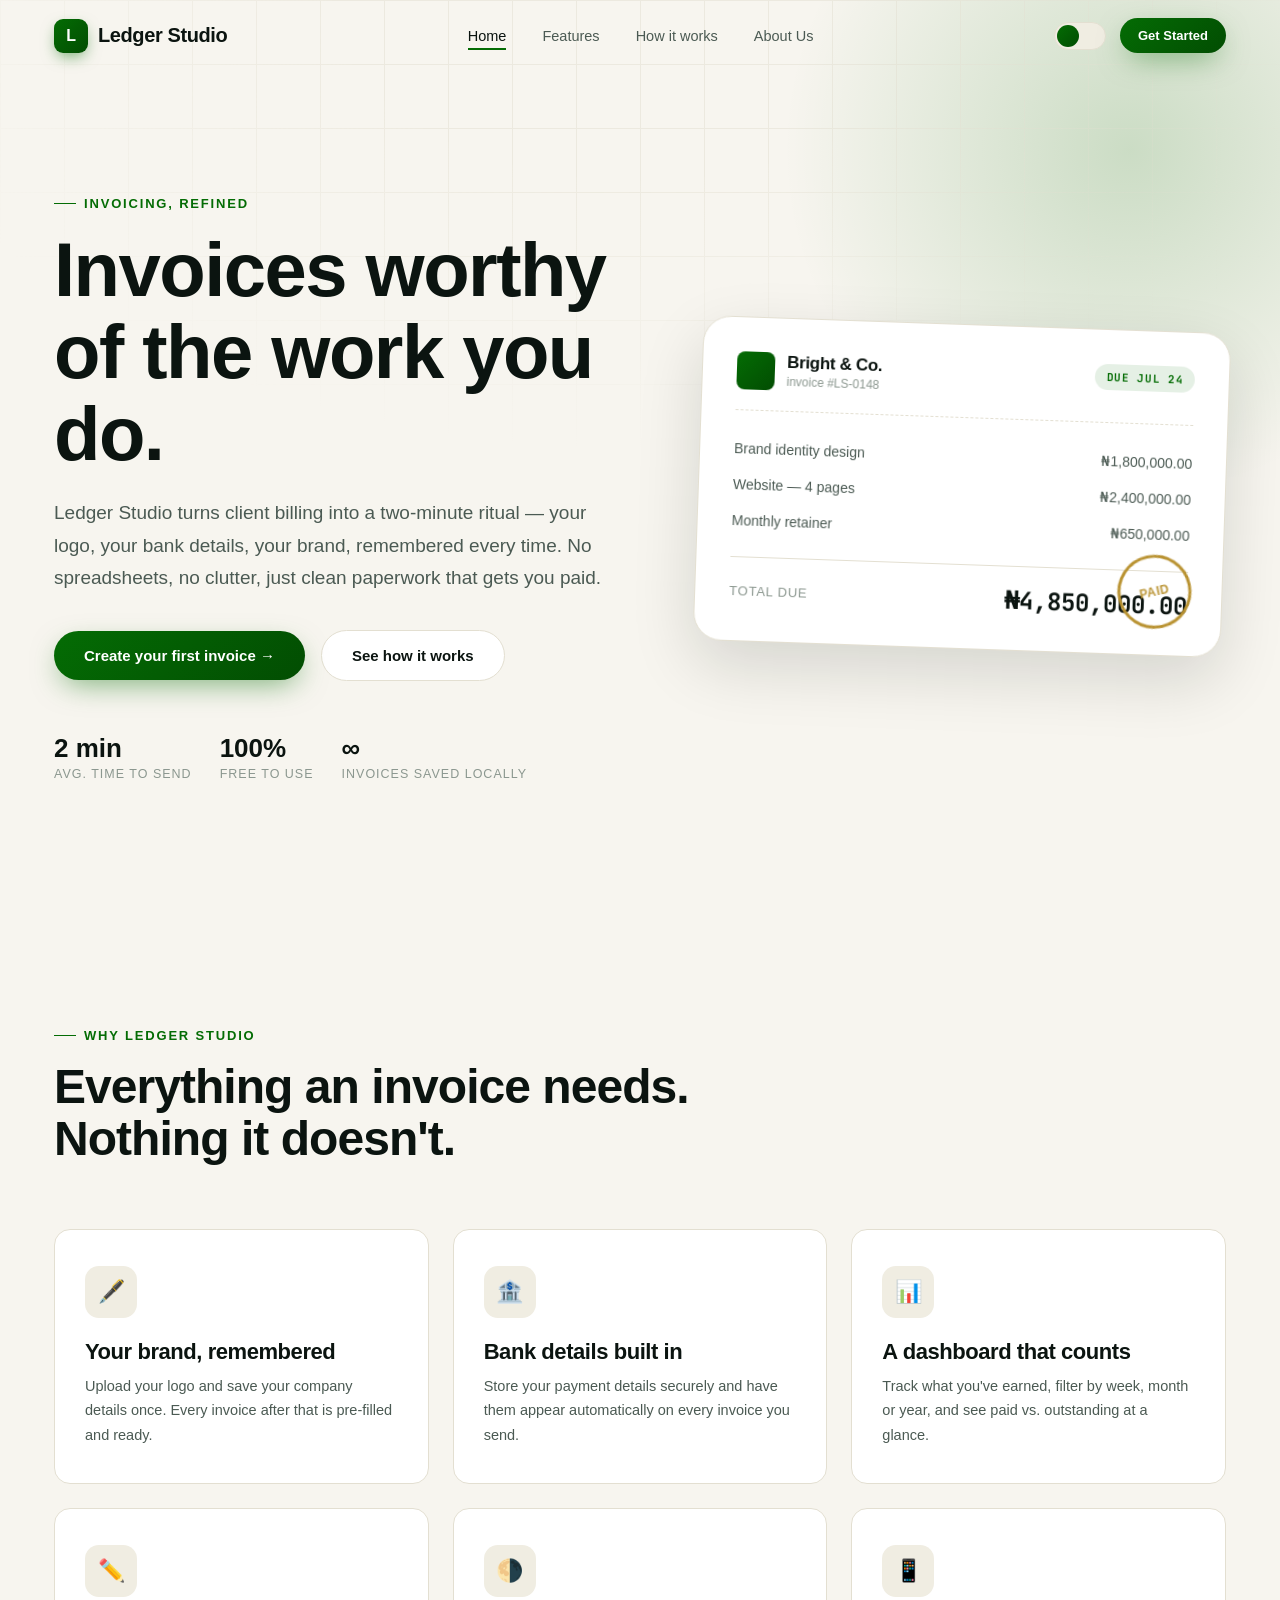
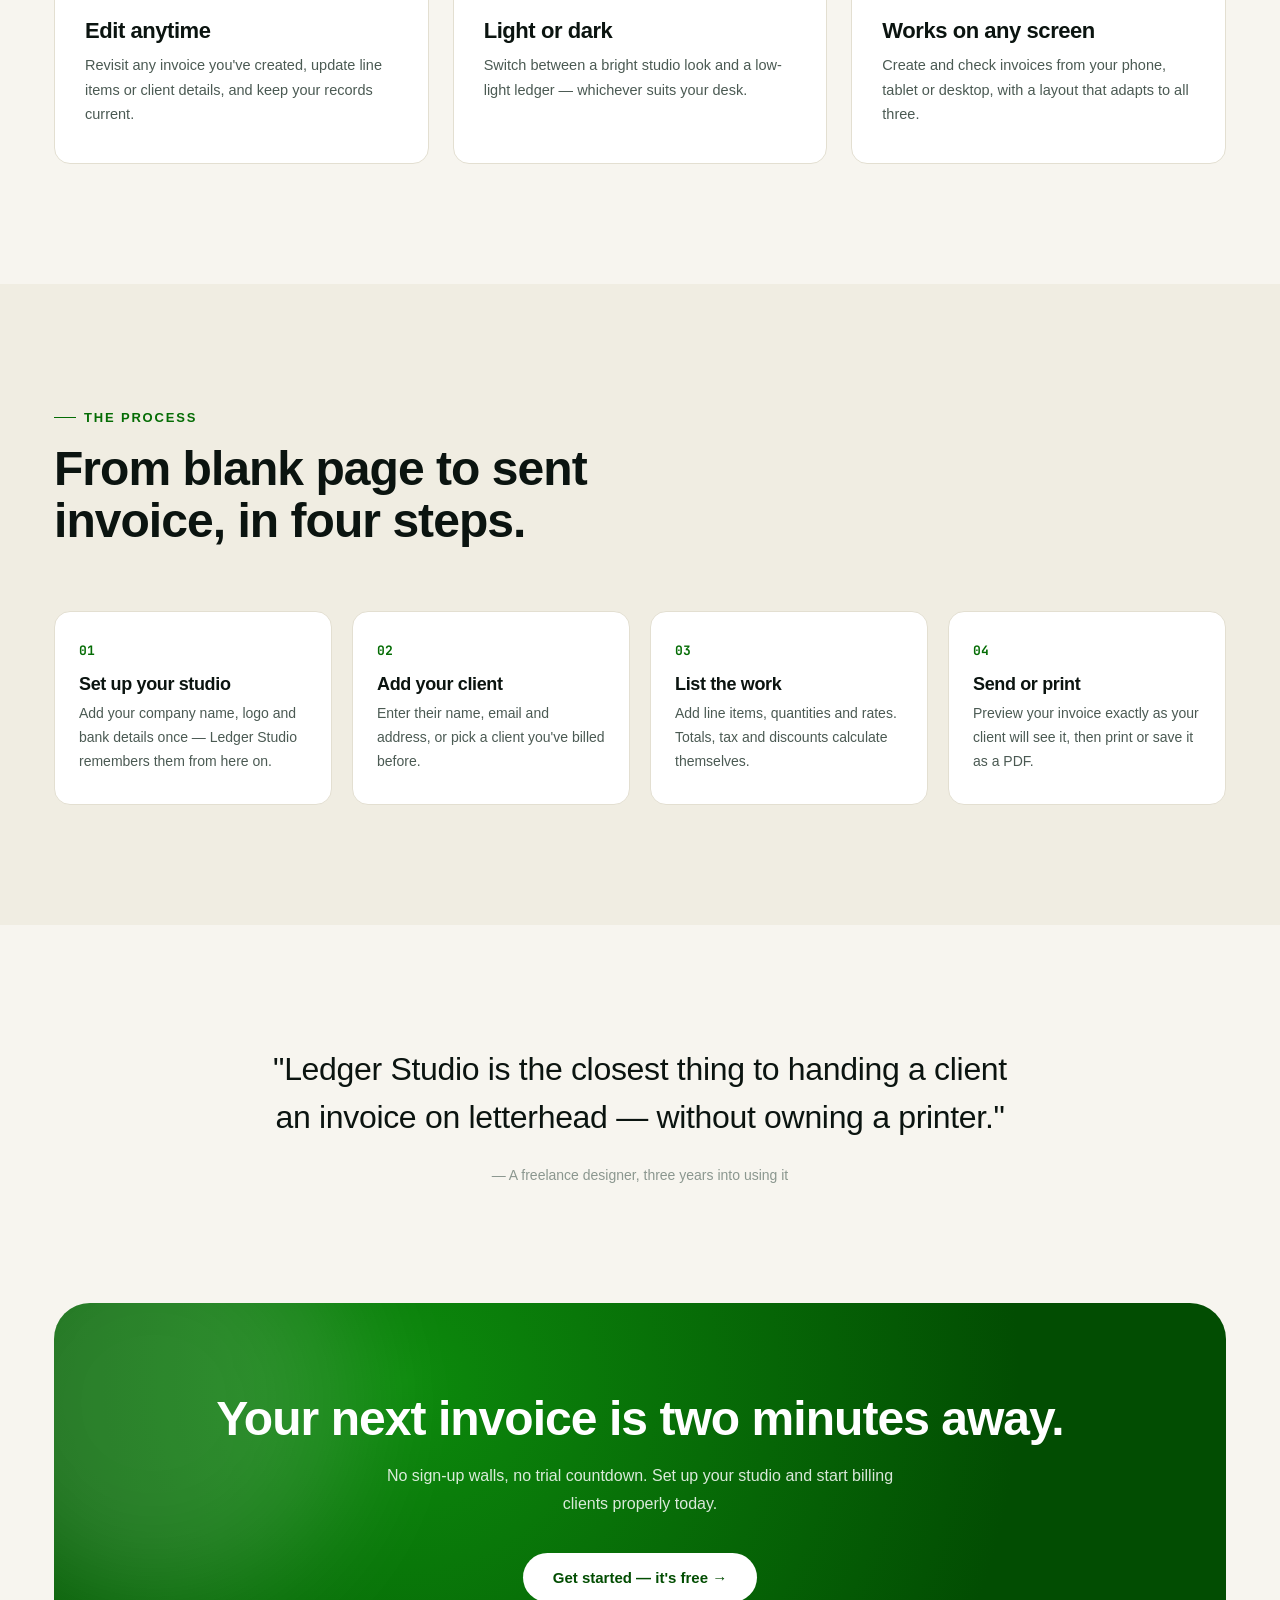
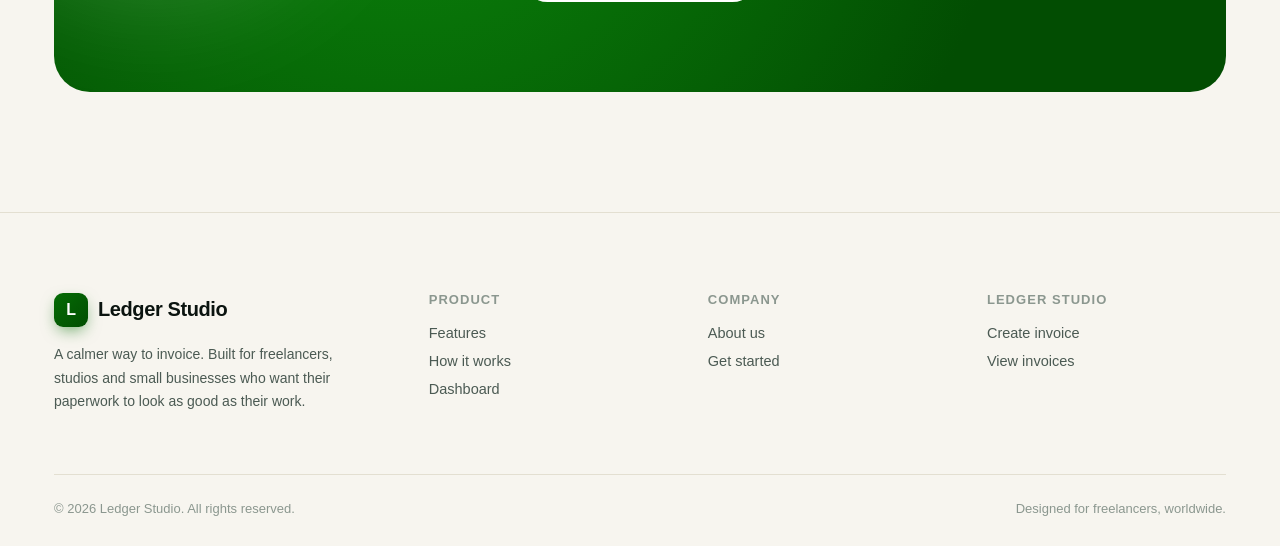
==== index.html @ 754c40a8 "Rename Index.html to index.html" ====
<!DOCTYPE html>
<html lang="en">
<head>
<meta charset="UTF-8">
<meta name="viewport" content="width=device-width, initial-scale=1.0">
<title>Ledger Studio — Beautiful invoices, generated in seconds</title>
<meta name="description" content="Ledger Studio helps freelancers and businesses create polished, professional invoices in minutes — with your logo, your bank details, and your brand.">
<link rel="stylesheet" href="style.css">
</head>
<body>

<nav class="nav" id="nav">
  <div class="container nav-inner">
    <a href="index.html" class="logo"><span class="logo-mark">L</span>Ledger Studio</a>
    <div class="nav-links" id="navLinks">
      <a href="index.html" class="active">Home</a>
      <a href="index.html#features">Features</a>
      <a href="index.html#how">How it works</a>
      <a href="about.html">About Us</a>
    </div>
    <div class="nav-actions">
      <button class="theme-switch" id="themeSwitch" aria-label="Toggle dark mode"><span class="knob"></span></button>
      <a href="app.html" class="btn btn-primary btn-sm">Get Started</a>
      <button class="mobile-menu-btn" id="mobileMenuBtn" aria-label="Toggle menu"><span></span><span></span><span></span></button>
    </div>
  </div>
</nav>

<section class="hero">
  <div class="hero-bg-glow"></div>
  <div class="hero-bg-grid"></div>
  <div class="container hero-grid">
    <div class="hero-copy">
      <span class="eyebrow">Invoicing, refined</span>
      <h1>Invoices worthy of the work you do.</h1>
      <p class="lead">Ledger Studio turns client billing into a two-minute ritual — your logo, your bank details, your brand, remembered every time. No spreadsheets, no clutter, just clean paperwork that gets you paid.</p>
      <div class="hero-actions">
        <a href="app.html" class="btn btn-primary">Create your first invoice →</a>
        <a href="#how" class="btn btn-ghost">See how it works</a>
      </div>
      <div class="trust-row">
        <div class="stat"><b>2 min</b><span>Avg. time to send</span></div>
        <div class="stat"><b>100%</b><span>Free to use</span></div>
        <div class="stat"><b>&#8734;</b><span>Invoices saved locally</span></div>
      </div>
    </div>

    <div class="invoice-mock" aria-hidden="true">
      <div class="invoice-mock-head">
        <div style="display:flex;gap:12px;align-items:center;">
          <div class="im-logo"></div>
          <div>
            <h4>Bright & Co.</h4>
            <small>invoice #LS-0148</small>
          </div>
        </div>
        <span class="im-badge">DUE JUL 24</span>
      </div>
      <div class="im-row"><span>Brand identity design</span><span>₦1,800,000.00</span></div>
      <div class="im-row"><span>Website — 4 pages</span><span>₦2,400,000.00</span></div>
      <div class="im-row"><span>Monthly retainer</span><span>₦650,000.00</span></div>
      <div class="im-total">
        <span style="font-size:13px;color:var(--ink-faint);text-transform:uppercase;letter-spacing:.06em;">Total due</span>
        <b class="im-total-num">₦4,850,000.00</b>
      </div>
      <div class="im-stamp">Paid</div>
    </div>
  </div>
</section>

<section class="section" id="features">
  <div class="container">
    <div class="section-head reveal">
      <span class="eyebrow">Why Ledger Studio</span>
      <h2>Everything an invoice needs. Nothing it doesn't.</h2>
    </div>
    <div class="feature-grid reveal-stagger">
      <div class="feature-card">
        <div class="feature-icon">🖋️</div>
        <h3>Your brand, remembered</h3>
        <p>Upload your logo and save your company details once. Every invoice after that is pre-filled and ready.</p>
      </div>
      <div class="feature-card">
        <div class="feature-icon">🏦</div>
        <h3>Bank details built in</h3>
        <p>Store your payment details securely and have them appear automatically on every invoice you send.</p>
      </div>
      <div class="feature-card">
        <div class="feature-icon">📊</div>
        <h3>A dashboard that counts</h3>
        <p>Track what you've earned, filter by week, month or year, and see paid vs. outstanding at a glance.</p>
      </div>
      <div class="feature-card">
        <div class="feature-icon">✏️</div>
        <h3>Edit anytime</h3>
        <p>Revisit any invoice you've created, update line items or client details, and keep your records current.</p>
      </div>
      <div class="feature-card">
        <div class="feature-icon">🌗</div>
        <h3>Light or dark</h3>
        <p>Switch between a bright studio look and a low-light ledger — whichever suits your desk.</p>
      </div>
      <div class="feature-card">
        <div class="feature-icon">📱</div>
        <h3>Works on any screen</h3>
        <p>Create and check invoices from your phone, tablet or desktop, with a layout that adapts to all three.</p>
      </div>
    </div>
  </div>
</section>

<section class="section" id="how" style="background:var(--surface-2);">
  <div class="container">
    <div class="section-head reveal">
      <span class="eyebrow">The process</span>
      <h2>From blank page to sent invoice, in four steps.</h2>
    </div>
    <div class="steps reveal-stagger">
      <div class="step">
        <span class="step-num">01</span>
        <h3>Set up your studio</h3>
        <p>Add your company name, logo and bank details once — Ledger Studio remembers them from here on.</p>
      </div>
      <div class="step">
        <span class="step-num">02</span>
        <h3>Add your client</h3>
        <p>Enter their name, email and address, or pick a client you've billed before.</p>
      </div>
      <div class="step">
        <span class="step-num">03</span>
        <h3>List the work</h3>
        <p>Add line items, quantities and rates. Totals, tax and discounts calculate themselves.</p>
      </div>
      <div class="step">
        <span class="step-num">04</span>
        <h3>Send or print</h3>
        <p>Preview your invoice exactly as your client will see it, then print or save it as a PDF.</p>
      </div>
    </div>
  </div>
</section>

<section class="section">
  <div class="container">
    <div class="quote-block reveal">
      <p>"Ledger Studio is the closest thing to handing a client an invoice on letterhead — without owning a printer."</p>
      <div class="quote-attr">— A freelance designer, three years into using it</div>
    </div>
  </div>
</section>

<section class="section" style="padding-top:0;">
  <div class="container">
    <div class="cta-banner reveal">
      <div class="cta-glow"></div>
      <h2>Your next invoice is two minutes away.</h2>
      <p>No sign-up walls, no trial countdown. Set up your studio and start billing clients properly today.</p>
      <a href="app.html" class="btn btn-ghost">Get started — it's free →</a>
    </div>
  </div>
</section>

<footer class="footer">
  <div class="container">
    <div class="footer-grid">
      <div class="footer-brand">
        <a href="index.html" class="logo"><span class="logo-mark">L</span>Ledger Studio</a>
        <p>A calmer way to invoice. Built for freelancers, studios and small businesses who want their paperwork to look as good as their work.</p>
      </div>
      <div class="footer-col">
        <h4>Product</h4>
        <a href="index.html#features">Features</a>
        <a href="index.html#how">How it works</a>
        <a href="app.html">Dashboard</a>
      </div>
      <div class="footer-col">
        <h4>Company</h4>
        <a href="about.html">About us</a>
        <a href="app.html">Get started</a>
      </div>
      <div class="footer-col">
        <h4>Ledger Studio</h4>
        <a href="app.html">Create invoice</a>
        <a href="app.html">View invoices</a>
      </div>
    </div>
    <div class="footer-bottom">
      <span>© <span id="year"></span> Ledger Studio. All rights reserved.</span>
      <span>Designed for freelancers, worldwide.</span>
    </div>
  </div>
</footer>

<script src="script.js"></script>
</body>
</html>
---- style.css ----
/* =========================================================
   LEDGER STUDIO — Global Stylesheet
   Font: Satoshi (display + body) / JetBrains Mono (ledger numerals)
   Brand: #046C04
========================================================= */

@import url('https://api.fontshare.com/v2/css?f[]=satoshi@400,500,700,900&display=swap');
@import url('https://fonts.googleapis.com/css2?family=JetBrains+Mono:wght@400;500;700&display=swap');

/* ---------- Design Tokens ---------- */
:root{
  --font-display:'Satoshi', -apple-system, BlinkMacSystemFont, sans-serif;
  --font-body:'Satoshi', -apple-system, BlinkMacSystemFont, sans-serif;
  --font-mono:'JetBrains Mono', ui-monospace, monospace;

  --brand:#046C04;
  --brand-light:#0C8A0C;
  --brand-dark:#024D02;
  --gold:#B8912F;

  --bg:#F7F5EF;
  --surface:#FFFFFF;
  --surface-2:#F0EDE2;
  --surface-3:#E9E5D8;
  --ink:#0B1410;
  --ink-soft:#4B5A53;
  --ink-faint:#8B978F;
  --border:#E3DFD1;
  --danger:#B3261E;
  --warn:#9A6B00;

  --shadow-sm:0 1px 2px rgba(11,20,16,.06);
  --shadow-md:0 8px 24px rgba(11,20,16,.08);
  --shadow-lg:0 24px 64px rgba(11,20,16,.14);
  --shadow-gold:0 8px 30px rgba(184,145,47,.25);

  --radius-sm:8px;
  --radius-md:16px;
  --radius-lg:28px;
  --ease:cubic-bezier(.16,.84,.44,1);
}

[data-theme="dark"]{
  --brand:#22B54A;
  --brand-light:#3ECF63;
  --brand-dark:#0C8A0C;
  --gold:#D9B76A;

  --bg:#080D0A;
  --surface:#101511;
  --surface-2:#161D18;
  --surface-3:#1E2721;
  --ink:#EEF3EF;
  --ink-soft:#A6B4AC;
  --ink-faint:#5C6A62;
  --border:#212B24;
  --shadow-sm:0 1px 2px rgba(0,0,0,.3);
  --shadow-md:0 8px 24px rgba(0,0,0,.45);
  --shadow-lg:0 24px 64px rgba(0,0,0,.55);
  --shadow-gold:0 8px 30px rgba(217,183,106,.15);
}

*,*::before,*::after{box-sizing:border-box;margin:0;padding:0;}
html{scroll-behavior:smooth;}
body{
  font-family:var(--font-body);
  background:var(--bg);
  color:var(--ink);
  -webkit-font-smoothing:antialiased;
  transition:background .4s var(--ease),color .4s var(--ease);
  overflow-x:hidden;
}
img{max-width:100%;display:block;}
a{color:inherit;text-decoration:none;}
ul{list-style:none;}
button{font-family:inherit;cursor:pointer;border:none;background:none;color:inherit;}
input,select,textarea{font-family:inherit;color:inherit;}
::selection{background:var(--brand);color:#fff;}

@media (prefers-reduced-motion: reduce){
  *{animation-duration:.001ms !important;animation-iteration-count:1 !important;transition-duration:.001ms !important;scroll-behavior:auto !important;}
}

.container{width:100%;max-width:1220px;margin:0 auto;padding:0 24px;}
.section{padding:120px 0;}
.eyebrow{
  display:inline-flex;align-items:center;gap:8px;
  font-size:13px;letter-spacing:.14em;text-transform:uppercase;
  color:var(--brand);font-weight:700;margin-bottom:18px;
}
.eyebrow::before{content:"";width:22px;height:1px;background:var(--brand);display:inline-block;}

h1,h2,h3,h4{font-family:var(--font-display);font-weight:700;line-height:1.08;letter-spacing:-.02em;}
h1{font-size:clamp(40px,6vw,76px);font-weight:900;}
h2{font-size:clamp(30px,4.2vw,48px);}
h3{font-size:22px;}
p{color:var(--ink-soft);line-height:1.7;font-size:16px;}
.lead{font-size:19px;max-width:560px;}
.mono{font-family:var(--font-mono);}

/* ---------- Buttons ---------- */
.btn{
  display:inline-flex;align-items:center;justify-content:center;gap:10px;
  padding:16px 30px;border-radius:999px;font-weight:700;font-size:15px;
  transition:transform .35s var(--ease),box-shadow .35s var(--ease),background .35s var(--ease);
  white-space:nowrap;
}
.btn-primary{
  background:linear-gradient(135deg,var(--brand) 0%,var(--brand-dark) 100%);
  color:#fff;box-shadow:0 10px 30px -8px rgba(4,108,4,.55);
  position:relative;overflow:hidden;
}
.btn-primary::after{
  content:"";position:absolute;inset:0;
  background:linear-gradient(120deg,transparent 30%,rgba(255,255,255,.35) 50%,transparent 70%);
  transform:translateX(-120%);transition:transform .7s var(--ease);
}
.btn-primary:hover::after{transform:translateX(120%);}
.btn-primary:hover{transform:translateY(-3px);box-shadow:0 16px 40px -8px rgba(4,108,4,.7);}
.btn-ghost{
  background:var(--surface);border:1px solid var(--border);color:var(--ink);
}
.btn-ghost:hover{border-color:var(--brand);color:var(--brand);transform:translateY(-2px);}
.btn-gold{
  background:linear-gradient(135deg,var(--gold),#8C6D22);color:#fff;box-shadow:var(--shadow-gold);
}
.btn-sm{padding:10px 18px;font-size:13px;}
.btn-block{width:100%;}
.btn-danger{background:rgba(179,38,30,.1);color:var(--danger);}
.btn-danger:hover{background:var(--danger);color:#fff;}
.btn-icon{width:42px;height:42px;padding:0;border-radius:50%;background:var(--surface-2);border:1px solid var(--border);}
.btn-icon:hover{background:var(--brand);color:#fff;border-color:var(--brand);}

/* ---------- Nav ---------- */
.nav{
  position:fixed;top:0;left:0;right:0;z-index:100;
  padding:18px 0;transition:all .4s var(--ease);
}
.nav.scrolled{
  background:color-mix(in srgb, var(--bg) 82%, transparent);
  backdrop-filter:blur(16px);border-bottom:1px solid var(--border);padding:14px 0;
}
.nav-inner{display:flex;align-items:center;justify-content:space-between;}
.logo{display:flex;align-items:center;gap:10px;font-family:var(--font-display);font-weight:900;font-size:20px;letter-spacing:-.02em;}
.logo-mark{
  width:34px;height:34px;border-radius:9px;
  background:linear-gradient(135deg,var(--brand),var(--brand-dark));
  display:flex;align-items:center;justify-content:center;color:#fff;font-size:16px;font-weight:900;
  box-shadow:0 6px 16px -4px rgba(4,108,4,.6);
}
.nav-links{display:flex;align-items:center;gap:36px;}
.nav-links a{font-size:14.5px;font-weight:500;color:var(--ink-soft);position:relative;padding:4px 0;}
.nav-links a::after{content:"";position:absolute;bottom:-2px;left:0;width:0;height:2px;background:var(--brand);transition:width .3s var(--ease);}
.nav-links a:hover,.nav-links a.active{color:var(--ink);}
.nav-links a:hover::after,.nav-links a.active::after{width:100%;}
.nav-actions{display:flex;align-items:center;gap:14px;}
.nav-toggle{display:none;}

/* Theme switch */
.theme-switch{
  width:52px;height:28px;border-radius:999px;background:var(--surface-2);border:1px solid var(--border);
  position:relative;transition:background .3s var(--ease);flex-shrink:0;
}
.theme-switch .knob{
  position:absolute;top:2px;left:2px;width:22px;height:22px;border-radius:50%;
  background:linear-gradient(135deg,var(--brand),var(--brand-dark));
  transition:transform .4s var(--ease);display:flex;align-items:center;justify-content:center;font-size:11px;
}
[data-theme="dark"] .theme-switch .knob{transform:translateX(24px);}

/* Mobile nav */
.mobile-menu-btn{display:none;width:40px;height:40px;flex-direction:column;justify-content:center;gap:5px;align-items:center;}
.mobile-menu-btn span{width:22px;height:2px;background:var(--ink);transition:all .3s var(--ease);}
.mobile-menu-btn.open span:nth-child(1){transform:translateY(7px) rotate(45deg);}
.mobile-menu-btn.open span:nth-child(2){opacity:0;}
.mobile-menu-btn.open span:nth-child(3){transform:translateY(-7px) rotate(-45deg);}

/* ---------- Hero ---------- */
.hero{position:relative;padding:190px 0 120px;overflow:hidden;}
.hero-bg-glow{
  position:absolute;top:-200px;right:-200px;width:700px;height:700px;border-radius:50%;
  background:radial-gradient(circle,rgba(4,108,4,.18),transparent 70%);pointer-events:none;
  animation:float 12s ease-in-out infinite;
}
.hero-bg-grid{
  position:absolute;inset:0;opacity:.5;pointer-events:none;
  background-image:linear-gradient(var(--border) 1px,transparent 1px),linear-gradient(90deg,var(--border) 1px,transparent 1px);
  background-size:64px 64px;mask-image:radial-gradient(ellipse 60% 50% at 50% 0%,#000 40%,transparent 100%);
}
@keyframes float{0%,100%{transform:translate(0,0);}50%{transform:translate(-30px,40px);}}

.hero-grid{display:grid;grid-template-columns:1.05fr .95fr;gap:60px;align-items:center;position:relative;z-index:2;}
.hero-copy .lead{margin:22px 0 36px;}
.hero-actions{display:flex;gap:16px;align-items:center;flex-wrap:wrap;}
.trust-row{display:flex;gap:28px;margin-top:52px;flex-wrap:wrap;}
.trust-row .stat b{display:block;font-family:var(--font-display);font-size:26px;font-weight:900;color:var(--ink);}
.trust-row .stat span{font-size:12.5px;color:var(--ink-faint);text-transform:uppercase;letter-spacing:.08em;}

/* ---- Signature element: animated invoice mock ---- */
.invoice-mock{
  position:relative;background:var(--surface);border:1px solid var(--border);border-radius:var(--radius-lg);
  box-shadow:var(--shadow-lg);padding:34px;transform:rotate(2deg);
  animation:mockIn 1.1s var(--ease) both, hover-float 6s ease-in-out 1.1s infinite;
}
@keyframes mockIn{from{opacity:0;transform:rotate(2deg) translateY(60px) scale(.94);}to{opacity:1;transform:rotate(2deg) translateY(0) scale(1);}}
@keyframes hover-float{0%,100%{transform:rotate(2deg) translateY(0);}50%{transform:rotate(1deg) translateY(-14px);}}
.invoice-mock-head{display:flex;justify-content:space-between;align-items:flex-start;padding-bottom:20px;border-bottom:1px dashed var(--border);margin-bottom:20px;}
.invoice-mock-head .im-logo{width:38px;height:38px;border-radius:8px;background:linear-gradient(135deg,var(--brand),var(--brand-dark));}
.invoice-mock-head h4{font-size:17px;}
.invoice-mock-head small{color:var(--ink-faint);font-size:12px;}
.im-badge{
  font-family:var(--font-mono);font-size:11px;font-weight:700;letter-spacing:.06em;
  background:rgba(4,108,4,.1);color:var(--brand);padding:6px 12px;border-radius:999px;
}
.im-row{display:flex;justify-content:space-between;font-size:14px;padding:10px 0;color:var(--ink-soft);
  opacity:0;transform:translateX(-14px);animation:rowIn .6s var(--ease) forwards;}
.im-row:nth-child(1){animation-delay:1.3s;}
.im-row:nth-child(2){animation-delay:1.55s;}
.im-row:nth-child(3){animation-delay:1.8s;}
@keyframes rowIn{to{opacity:1;transform:translateX(0);}}
.im-total{
  display:flex;justify-content:space-between;align-items:center;margin-top:18px;padding-top:18px;border-top:1px solid var(--border);
}
.im-total b{font-family:var(--font-mono);font-size:24px;color:var(--ink);}
.im-total .im-total-num{opacity:0;animation:fadeUp .6s var(--ease) forwards;animation-delay:2.1s;}
@keyframes fadeUp{from{opacity:0;transform:translateY(6px);}to{opacity:1;transform:translateY(0);}}
.im-stamp{
  position:absolute;bottom:26px;right:30px;width:74px;height:74px;border-radius:50%;
  border:3px solid var(--gold);color:var(--gold);display:flex;align-items:center;justify-content:center;
  font-family:var(--font-display);font-weight:900;font-size:12px;letter-spacing:.05em;text-transform:uppercase;
  transform:rotate(-18deg) scale(0);opacity:0;
  animation:stampIn .5s cubic-bezier(.3,1.6,.4,1) forwards;animation-delay:2.4s;
}
@keyframes stampIn{60%{transform:rotate(-14deg) scale(1.15);opacity:1;}100%{transform:rotate(-14deg) scale(1);opacity:1;}}

/* ---------- Reveal on scroll ---------- */
.reveal{opacity:0;transform:translateY(36px);transition:opacity .8s var(--ease),transform .8s var(--ease);}
.reveal.in{opacity:1;transform:translateY(0);}
.reveal-stagger > *{opacity:0;transform:translateY(30px);transition:opacity .7s var(--ease),transform .7s var(--ease);}
.reveal-stagger.in > *{opacity:1;transform:translateY(0);}
.reveal-stagger.in > *:nth-child(1){transition-delay:.05s;}
.reveal-stagger.in > *:nth-child(2){transition-delay:.15s;}
.reveal-stagger.in > *:nth-child(3){transition-delay:.25s;}
.reveal-stagger.in > *:nth-child(4){transition-delay:.35s;}

/* ---------- Feature Grid ---------- */
.section-head{max-width:640px;margin-bottom:64px;}
.feature-grid{display:grid;grid-template-columns:repeat(3,1fr);gap:24px;}
.feature-card{
  background:var(--surface);border:1px solid var(--border);border-radius:var(--radius-md);padding:36px 30px;
  transition:transform .4s var(--ease),box-shadow .4s var(--ease),border-color .4s var(--ease);
}
.feature-card:hover{transform:translateY(-8px);box-shadow:var(--shadow-md);border-color:var(--brand);}
.feature-icon{
  width:52px;height:52px;border-radius:14px;background:var(--surface-2);display:flex;align-items:center;justify-content:center;
  margin-bottom:22px;font-size:22px;color:var(--brand);transition:all .4s var(--ease);
}
.feature-card:hover .feature-icon{background:var(--brand);color:#fff;transform:rotate(-8deg) scale(1.06);}
.feature-card h3{margin-bottom:10px;}
.feature-card p{font-size:14.5px;}

/* ---------- How it works ---------- */
.steps{display:grid;grid-template-columns:repeat(4,1fr);gap:20px;position:relative;}
.step{position:relative;padding:30px 24px;background:var(--surface);border:1px solid var(--border);border-radius:var(--radius-md);}
.step-num{
  font-family:var(--font-mono);font-size:13px;color:var(--brand);font-weight:700;margin-bottom:16px;display:block;
}
.step h3{font-size:18px;margin-bottom:8px;}
.step p{font-size:14px;}

/* ---------- CTA banner ---------- */
.cta-banner{
  position:relative;border-radius:36px;overflow:hidden;padding:90px 60px;text-align:center;
  background:radial-gradient(circle at 30% 20%,var(--brand-light),var(--brand-dark) 70%);
  color:#fff;
}
.cta-banner h2{color:#fff;margin-bottom:18px;}
.cta-banner p{color:rgba(255,255,255,.85);max-width:520px;margin:0 auto 36px;}
.cta-banner .btn-ghost{background:#fff;color:var(--brand-dark);border:none;}
.cta-glow{position:absolute;width:400px;height:400px;background:rgba(255,255,255,.15);border-radius:50%;filter:blur(60px);top:-100px;left:-100px;animation:float 10s ease-in-out infinite;}

/* ---------- Testimonial / luxury quote ---------- */
.quote-block{text-align:center;max-width:760px;margin:0 auto;}
.quote-block p{font-family:var(--font-display);font-size:clamp(22px,3vw,32px);color:var(--ink);font-weight:500;line-height:1.5;letter-spacing:-.01em;}
.quote-attr{margin-top:26px;font-size:14px;color:var(--ink-faint);}

/* ---------- Footer ---------- */
.footer{padding:80px 0 30px;border-top:1px solid var(--border);}
.footer-grid{display:grid;grid-template-columns:1.4fr 1fr 1fr 1fr;gap:40px;margin-bottom:60px;}
.footer-brand p{margin-top:16px;font-size:14px;max-width:280px;}
.footer-col h4{font-size:13px;text-transform:uppercase;letter-spacing:.08em;margin-bottom:18px;color:var(--ink-faint);}
.footer-col a{display:block;font-size:14.5px;color:var(--ink-soft);margin-bottom:12px;transition:color .25s;}
.footer-col a:hover{color:var(--brand);}
.footer-bottom{display:flex;justify-content:space-between;align-items:center;padding-top:26px;border-top:1px solid var(--border);font-size:13px;color:var(--ink-faint);flex-wrap:wrap;gap:12px;}

/* ---------- About page ---------- */
.about-hero{padding:180px 0 80px;text-align:center;}
.about-hero .eyebrow{justify-content:center;}
.about-hero h1{max-width:820px;margin:0 auto;}
.values-grid{display:grid;grid-template-columns:repeat(2,1fr);gap:24px;}
.value-card{padding:32px;border-radius:var(--radius-md);border:1px solid var(--border);background:var(--surface);}
.value-card .n{font-family:var(--font-mono);color:var(--gold);font-weight:700;}
.split{display:grid;grid-template-columns:1fr 1fr;gap:70px;align-items:center;}
.timeline{border-left:2px solid var(--border);padding-left:30px;display:flex;flex-direction:column;gap:40px;}
.timeline-item{position:relative;}
.timeline-item::before{content:"";position:absolute;left:-36px;top:4px;width:10px;height:10px;border-radius:50%;background:var(--brand);box-shadow:0 0 0 4px color-mix(in srgb, var(--brand) 20%, transparent);}
.timeline-item span{font-family:var(--font-mono);font-size:13px;color:var(--brand);font-weight:700;}
.stat-strip{display:grid;grid-template-columns:repeat(4,1fr);gap:24px;padding:60px 0;border-top:1px solid var(--border);border-bottom:1px solid var(--border);}
.stat-strip .stat{text-align:center;}
.stat-strip b{font-family:var(--font-display);font-size:44px;font-weight:900;background:linear-gradient(135deg,var(--brand),var(--gold));-webkit-background-clip:text;background-clip:text;color:transparent;}
.stat-strip span{display:block;font-size:13px;color:var(--ink-faint);margin-top:6px;text-transform:uppercase;letter-spacing:.06em;}
.team-grid{display:grid;grid-template-columns:repeat(4,1fr);gap:24px;}
.team-card{text-align:center;}
.team-avatar{
  width:100%;aspect-ratio:1;border-radius:var(--radius-md);
  background:linear-gradient(135deg,var(--surface-2),var(--surface-3));margin-bottom:16px;
  display:flex;align-items:center;justify-content:center;font-family:var(--font-display);font-weight:900;font-size:30px;color:var(--brand);
  transition:transform .4s var(--ease);
}
.team-card:hover .team-avatar{transform:scale(1.04) rotate(-2deg);}
.team-card h4{font-size:15px;margin-bottom:4px;}
.team-card span{font-size:13px;color:var(--ink-faint);}

/* =========================================================
   APP SHELL (app.html)
========================================================= */
.app-body{background:var(--bg);}
.app-shell{display:grid;grid-template-columns:270px 1fr;min-height:100vh;}

/* Sidebar */
.sidebar{
  border-right:1px solid var(--border);background:var(--surface);padding:26px 20px;
  display:flex;flex-direction:column;gap:6px;position:sticky;top:0;height:100vh;
}
.sidebar .logo{margin-bottom:34px;padding:0 6px;}
.side-link{
  display:flex;align-items:center;gap:12px;padding:12px 14px;border-radius:12px;color:var(--ink-soft);
  font-size:14.5px;font-weight:500;transition:all .25s var(--ease);
}
.side-link .ic{width:20px;text-align:center;font-size:16px;}
.side-link:hover{background:var(--surface-2);color:var(--ink);}
.side-link.active{background:linear-gradient(135deg,var(--brand),var(--brand-dark));color:#fff;box-shadow:0 8px 20px -6px rgba(4,108,4,.5);}
.sidebar-section-label{font-size:11px;text-transform:uppercase;letter-spacing:.08em;color:var(--ink-faint);margin:22px 0 8px 14px;}
.sidebar-foot{margin-top:auto;display:flex;align-items:center;justify-content:space-between;padding:14px;border-top:1px solid var(--border);}

/* Main area */
.app-main{padding:34px 40px 80px;max-width:1180px;width:100%;}
.app-topbar{display:flex;justify-content:space-between;align-items:center;margin-bottom:34px;flex-wrap:wrap;gap:16px;}
.app-topbar h1{font-size:28px;}
.app-topbar p{font-size:14px;margin-top:4px;}
.view{display:none;animation:viewIn .5s var(--ease);}
.view.active{display:block;}
@keyframes viewIn{from{opacity:0;transform:translateY(14px);}to{opacity:1;transform:translateY(0);}}

/* Dashboard cards */
.stat-cards{display:grid;grid-template-columns:repeat(4,1fr);gap:20px;margin-bottom:32px;}
.stat-card{
  background:var(--surface);border:1px solid var(--border);border-radius:var(--radius-md);padding:24px;
  transition:transform .35s var(--ease),box-shadow .35s var(--ease);position:relative;overflow:hidden;
}
.stat-card:hover{transform:translateY(-5px);box-shadow:var(--shadow-md);}
.stat-card .lbl{font-size:12.5px;color:var(--ink-faint);text-transform:uppercase;letter-spacing:.06em;margin-bottom:12px;display:flex;justify-content:space-between;align-items:center;}
.stat-card .val{font-family:var(--font-mono);font-size:28px;font-weight:700;}
.stat-card .delta{font-size:12.5px;margin-top:8px;color:var(--brand);font-weight:600;}
.stat-card .delta.down{color:var(--danger);}
.stat-card .glyph{position:absolute;top:18px;right:18px;font-size:20px;color:var(--brand);opacity:.5;}

.filter-row{display:flex;gap:10px;margin-bottom:26px;flex-wrap:wrap;}
.chip{
  padding:9px 18px;border-radius:999px;font-size:13.5px;font-weight:600;border:1px solid var(--border);
  background:var(--surface);color:var(--ink-soft);transition:all .25s var(--ease);
}
.chip:hover{border-color:var(--brand);}
.chip.active{background:var(--brand);color:#fff;border-color:var(--brand);}

.panel{background:var(--surface);border:1px solid var(--border);border-radius:var(--radius-md);padding:28px;margin-bottom:24px;}
.panel-head{display:flex;justify-content:space-between;align-items:center;margin-bottom:22px;}
.panel-head h3{font-size:17px;}

/* Bar chart */
.bar-chart{display:flex;align-items:flex-end;gap:14px;height:200px;padding-top:20px;}
.bar-col{flex:1;display:flex;flex-direction:column;align-items:center;justify-content:flex-end;height:100%;gap:10px;}
.bar{
  width:100%;max-width:44px;border-radius:8px 8px 0 0;background:linear-gradient(180deg,var(--brand-light),var(--brand));
  transform:scaleY(0);transform-origin:bottom;transition:transform 1s var(--ease);
  box-shadow:0 -4px 14px -6px rgba(4,108,4,.5);
}
.bar-col span{font-size:11.5px;color:var(--ink-faint);}
.bar-col b{font-size:11px;font-family:var(--font-mono);color:var(--ink-soft);}

/* Table */
.table-wrap{overflow-x:auto;}
table{width:100%;border-collapse:collapse;font-size:14px;}
th{text-align:left;font-size:12px;text-transform:uppercase;letter-spacing:.06em;color:var(--ink-faint);padding:12px 14px;border-bottom:1px solid var(--border);}
td{padding:16px 14px;border-bottom:1px solid var(--border);color:var(--ink-soft);vertical-align:middle;}
tr:last-child td{border-bottom:none;}
tbody tr{transition:background .25s var(--ease);}
tbody tr:hover{background:var(--surface-2);}
.row-actions{display:flex;gap:8px;}
.icon-btn{width:34px;height:34px;border-radius:9px;background:var(--surface-2);display:inline-flex;align-items:center;justify-content:center;font-size:14px;transition:all .2s;}
.icon-btn:hover{background:var(--brand);color:#fff;}
.icon-btn.del:hover{background:var(--danger);}

.badge{padding:5px 12px;border-radius:999px;font-size:11.5px;font-weight:700;text-transform:uppercase;letter-spacing:.03em;}
.badge.paid{background:rgba(4,108,4,.12);color:var(--brand);}
.badge.unpaid{background:rgba(154,107,0,.14);color:var(--warn);}
.badge.draft{background:var(--surface-2);color:var(--ink-faint);}

.empty-state{text-align:center;padding:60px 20px;color:var(--ink-faint);}
.empty-state .ic{font-size:40px;margin-bottom:16px;opacity:.5;}
.empty-state h4{color:var(--ink);margin-bottom:8px;}

/* Search */
.search-box{position:relative;flex:1;max-width:320px;}
.search-box input{
  width:100%;padding:11px 16px 11px 40px;border-radius:12px;border:1px solid var(--border);background:var(--surface-2);font-size:14px;
}
.search-box::before{content:"⌕";position:absolute;left:14px;top:50%;transform:translateY(-50%);color:var(--ink-faint);font-size:16px;}

/* Forms */
.form-grid{display:grid;grid-template-columns:1fr 1fr;gap:20px;}
.field{display:flex;flex-direction:column;gap:8px;margin-bottom:18px;}
.field.full{grid-column:1/-1;}
.field label{font-size:13px;font-weight:600;color:var(--ink-soft);}
.field .hint{font-size:12px;color:var(--ink-faint);font-weight:400;}
.field input,.field select,.field textarea{
  padding:13px 16px;border-radius:11px;border:1px solid var(--border);background:var(--surface-2);color:var(--ink);font-size:14.5px;
  transition:border-color .25s,box-shadow .25s;
}
.field input:focus,.field select:focus,.field textarea:focus{
  outline:none;border-color:var(--brand);box-shadow:0 0 0 4px color-mix(in srgb, var(--brand) 14%, transparent);
}
.field textarea{resize:vertical;min-height:90px;}

/* Logo uploader */
.logo-upload{
  display:flex;align-items:center;gap:18px;padding:18px;border:1.5px dashed var(--border);border-radius:14px;background:var(--surface-2);
  transition:all .3s var(--ease);cursor:pointer;
}
.logo-upload:hover{border-color:var(--brand);}
.logo-upload.dragover{border-color:var(--brand);background:color-mix(in srgb, var(--brand) 8%, var(--surface-2));}
.logo-preview{
  width:64px;height:64px;border-radius:12px;background:var(--surface);border:1px solid var(--border);
  display:flex;align-items:center;justify-content:center;overflow:hidden;flex-shrink:0;font-size:22px;color:var(--ink-faint);
}
.logo-preview img{width:100%;height:100%;object-fit:contain;}
.logo-upload-text b{display:block;font-size:14px;}
.logo-upload-text span{font-size:12.5px;color:var(--ink-faint);}

/* Line items */
.line-items{display:flex;flex-direction:column;gap:12px;margin-bottom:18px;}
.line-item{
  display:grid;grid-template-columns:1fr 90px 120px 120px 40px;gap:12px;align-items:center;
  background:var(--surface-2);padding:12px;border-radius:12px;
}
.line-item input{background:var(--surface);}
.line-item .amt{font-family:var(--font-mono);font-size:14px;text-align:right;padding-right:6px;color:var(--ink);}
.add-line-btn{
  border:1.5px dashed var(--border);border-radius:12px;padding:14px;text-align:center;font-size:14px;font-weight:600;color:var(--ink-soft);
  transition:all .25s var(--ease);
}
.add-line-btn:hover{border-color:var(--brand);color:var(--brand);background:color-mix(in srgb, var(--brand) 6%, transparent);}

.totals-box{margin-left:auto;max-width:320px;display:flex;flex-direction:column;gap:10px;margin-top:20px;}
.totals-box .row{display:flex;justify-content:space-between;font-size:14px;color:var(--ink-soft);}
.totals-box .row.grand{font-size:20px;font-weight:800;color:var(--ink);padding-top:14px;border-top:1px solid var(--border);font-family:var(--font-mono);}
.totals-box .row b{font-family:var(--font-mono);color:var(--ink);}

/* Invoice editor layout */
.editor-grid{display:grid;grid-template-columns:1.1fr .9fr;gap:24px;align-items:start;}
@media (max-width:1050px){.editor-grid{grid-template-columns:1fr;}}

/* Invoice preview (matches print) */
.invoice-preview{
  background:#fff;color:#111;border-radius:var(--radius-md);padding:44px;box-shadow:var(--shadow-lg);position:sticky;top:30px;
  font-size:14px;
}
.invoice-preview .prev-head{display:flex;justify-content:space-between;align-items:flex-start;margin-bottom:36px;}
.invoice-preview .prev-logo{width:56px;height:56px;border-radius:10px;object-fit:contain;background:#f3f3f3;}
.invoice-preview h2{color:#111;font-size:22px;}
.invoice-preview .prev-meta{text-align:right;font-size:12.5px;color:#777;}
.invoice-preview .prev-badge{
  display:inline-block;margin-top:8px;padding:4px 12px;border-radius:999px;font-size:11px;font-weight:700;text-transform:uppercase;
}
.invoice-preview .prev-parties{display:flex;justify-content:space-between;margin-bottom:30px;gap:20px;}
.invoice-preview .prev-parties h5{font-size:11px;text-transform:uppercase;letter-spacing:.06em;color:#999;margin-bottom:8px;}
.invoice-preview .prev-parties p{color:#333;font-size:13.5px;line-height:1.6;}
.invoice-preview table{font-size:13px;}
.invoice-preview th{color:#999;border-color:#eee;}
.invoice-preview td{color:#333;border-color:#eee;}
.invoice-preview .prev-totals{margin-left:auto;max-width:260px;margin-top:10px;}
.invoice-preview .prev-totals .row{display:flex;justify-content:space-between;padding:6px 0;font-size:13.5px;color:#555;}
.invoice-preview .prev-totals .row.grand{font-size:19px;font-weight:800;color:#046C04;border-top:1px solid #eee;margin-top:6px;padding-top:12px;}
.invoice-preview .prev-bank{margin-top:34px;padding-top:22px;border-top:1px dashed #ddd;font-size:12.5px;color:#555;}
.invoice-preview .prev-bank h5{font-size:11px;text-transform:uppercase;color:#999;margin-bottom:8px;letter-spacing:.06em;}
.invoice-preview .prev-notes{margin-top:20px;font-size:12.5px;color:#777;}

/* Modal */
.modal-overlay{
  position:fixed;inset:0;background:rgba(6,10,8,.55);backdrop-filter:blur(6px);z-index:200;
  display:flex;align-items:center;justify-content:center;padding:24px;opacity:0;pointer-events:none;transition:opacity .3s var(--ease);
}
.modal-overlay.open{opacity:1;pointer-events:all;}
.modal{
  background:var(--surface);border-radius:var(--radius-md);padding:32px;max-width:460px;width:100%;box-shadow:var(--shadow-lg);
  transform:scale(.92) translateY(20px);transition:transform .35s var(--ease);
}
.modal-overlay.open .modal{transform:scale(1) translateY(0);}
.modal h3{margin-bottom:12px;}
.modal p{margin-bottom:24px;font-size:14.5px;}
.modal-actions{display:flex;gap:12px;justify-content:flex-end;}

/* Toast */
.toast-wrap{position:fixed;bottom:26px;right:26px;z-index:300;display:flex;flex-direction:column;gap:10px;}
.toast{
  background:var(--ink);color:var(--bg);padding:14px 20px;border-radius:12px;font-size:14px;font-weight:600;
  box-shadow:var(--shadow-lg);display:flex;align-items:center;gap:10px;
  animation:toastIn .4s var(--ease);
}
.toast.success::before{content:"✓";color:var(--brand-light);}
.toast.error::before{content:"✕";color:#ff6b6b;}
@keyframes toastIn{from{opacity:0;transform:translateY(16px) scale(.95);}to{opacity:1;transform:translateY(0) scale(1);}}

/* Mobile sidebar */
.app-mobile-bar{display:none;}

/* ---------- Responsive ---------- */
@media (max-width:1050px){
  .hero-grid{grid-template-columns:1fr;}
  .invoice-mock{max-width:460px;margin:0 auto;}
  .feature-grid{grid-template-columns:repeat(2,1fr);}
  .steps{grid-template-columns:repeat(2,1fr);}
  .footer-grid{grid-template-columns:1fr 1fr;}
  .values-grid{grid-template-columns:1fr;}
  .split{grid-template-columns:1fr;gap:40px;}
  .stat-strip{grid-template-columns:repeat(2,1fr);gap:30px;}
  .team-grid{grid-template-columns:repeat(2,1fr);}
  .stat-cards{grid-template-columns:repeat(2,1fr);}
}
@media (max-width:860px){
  .app-shell{grid-template-columns:1fr;}
  .sidebar{
    position:fixed;left:-280px;top:0;width:270px;z-index:150;transition:left .35s var(--ease);box-shadow:var(--shadow-lg);
  }
  .sidebar.open{left:0;}
  .app-mobile-bar{
    display:flex;align-items:center;justify-content:space-between;padding:16px 20px;border-bottom:1px solid var(--border);
    background:var(--surface);position:sticky;top:0;z-index:60;
  }
  .app-main{padding:24px 18px 60px;}
  .sidebar-overlay{display:none;position:fixed;inset:0;background:rgba(0,0,0,.5);z-index:140;}
  .sidebar-overlay.open{display:block;}
}
@media (max-width:640px){
  .nav-links{
    position:fixed;top:70px;left:0;right:0;background:var(--bg);border-bottom:1px solid var(--border);
    flex-direction:column;padding:20px 24px 30px;gap:20px;transform:translateY(-130%);opacity:0;transition:all .4s var(--ease);
  }
  .nav-links.open{transform:translateY(0);opacity:1;}
  .mobile-menu-btn{display:flex;}
  .nav-actions .btn{display:none;}
  .hero{padding:150px 0 80px;}
  .feature-grid{grid-template-columns:1fr;}
  .steps{grid-template-columns:1fr;}
  .footer-grid{grid-template-columns:1fr 1fr;gap:30px;}
  .stat-strip{grid-template-columns:1fr 1fr;}
  .team-grid{grid-template-columns:1fr 1fr;}
  .cta-banner{padding:60px 26px;}
  .form-grid{grid-template-columns:1fr;}
  .editor-grid{grid-template-columns:1fr;}
  .line-item{grid-template-columns:1fr 1fr;grid-template-areas:"desc desc" "qty rate" "amt del";}
  .stat-cards{grid-template-columns:1fr 1fr;}
  .invoice-preview{padding:26px;}
}

/* Print */
@media print{
  body *{visibility:hidden;}
  .invoice-preview,.invoice-preview *{visibility:visible;}
  .invoice-preview{position:absolute;top:0;left:0;width:100%;box-shadow:none;}
}
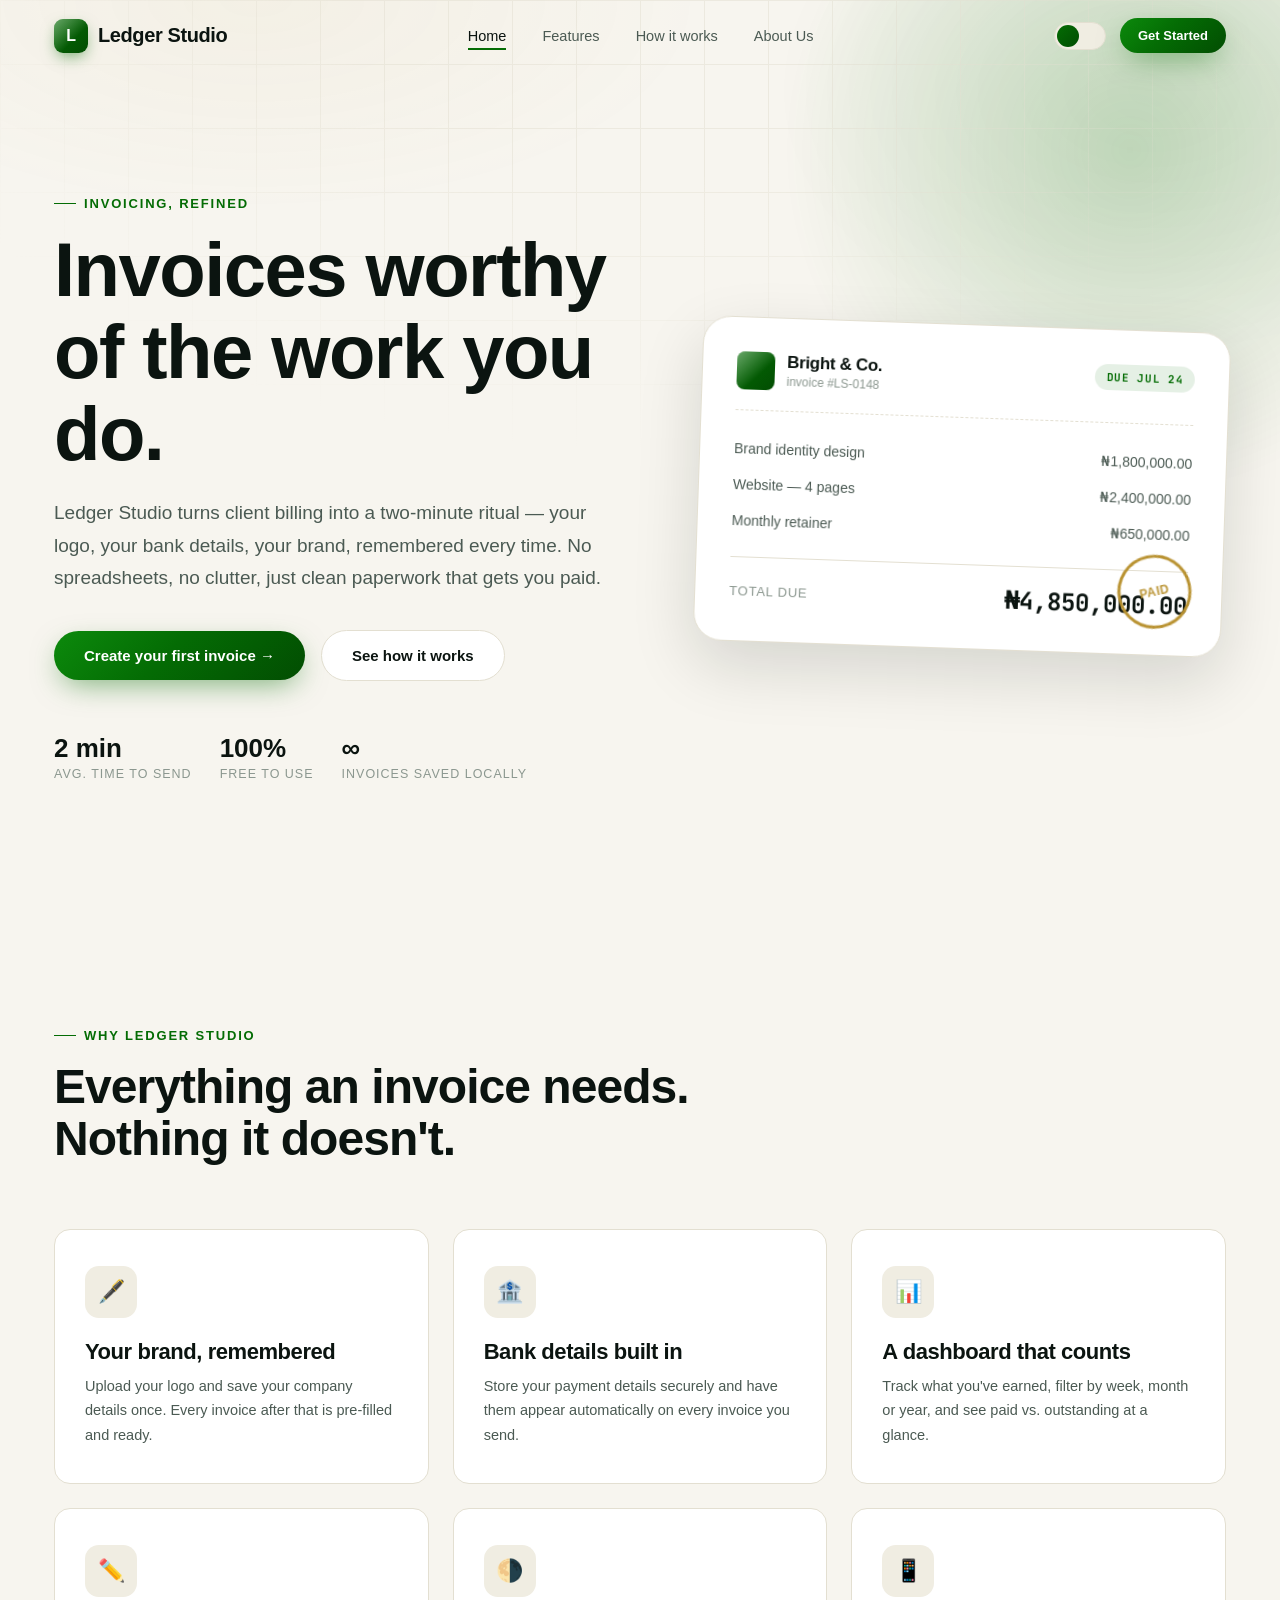
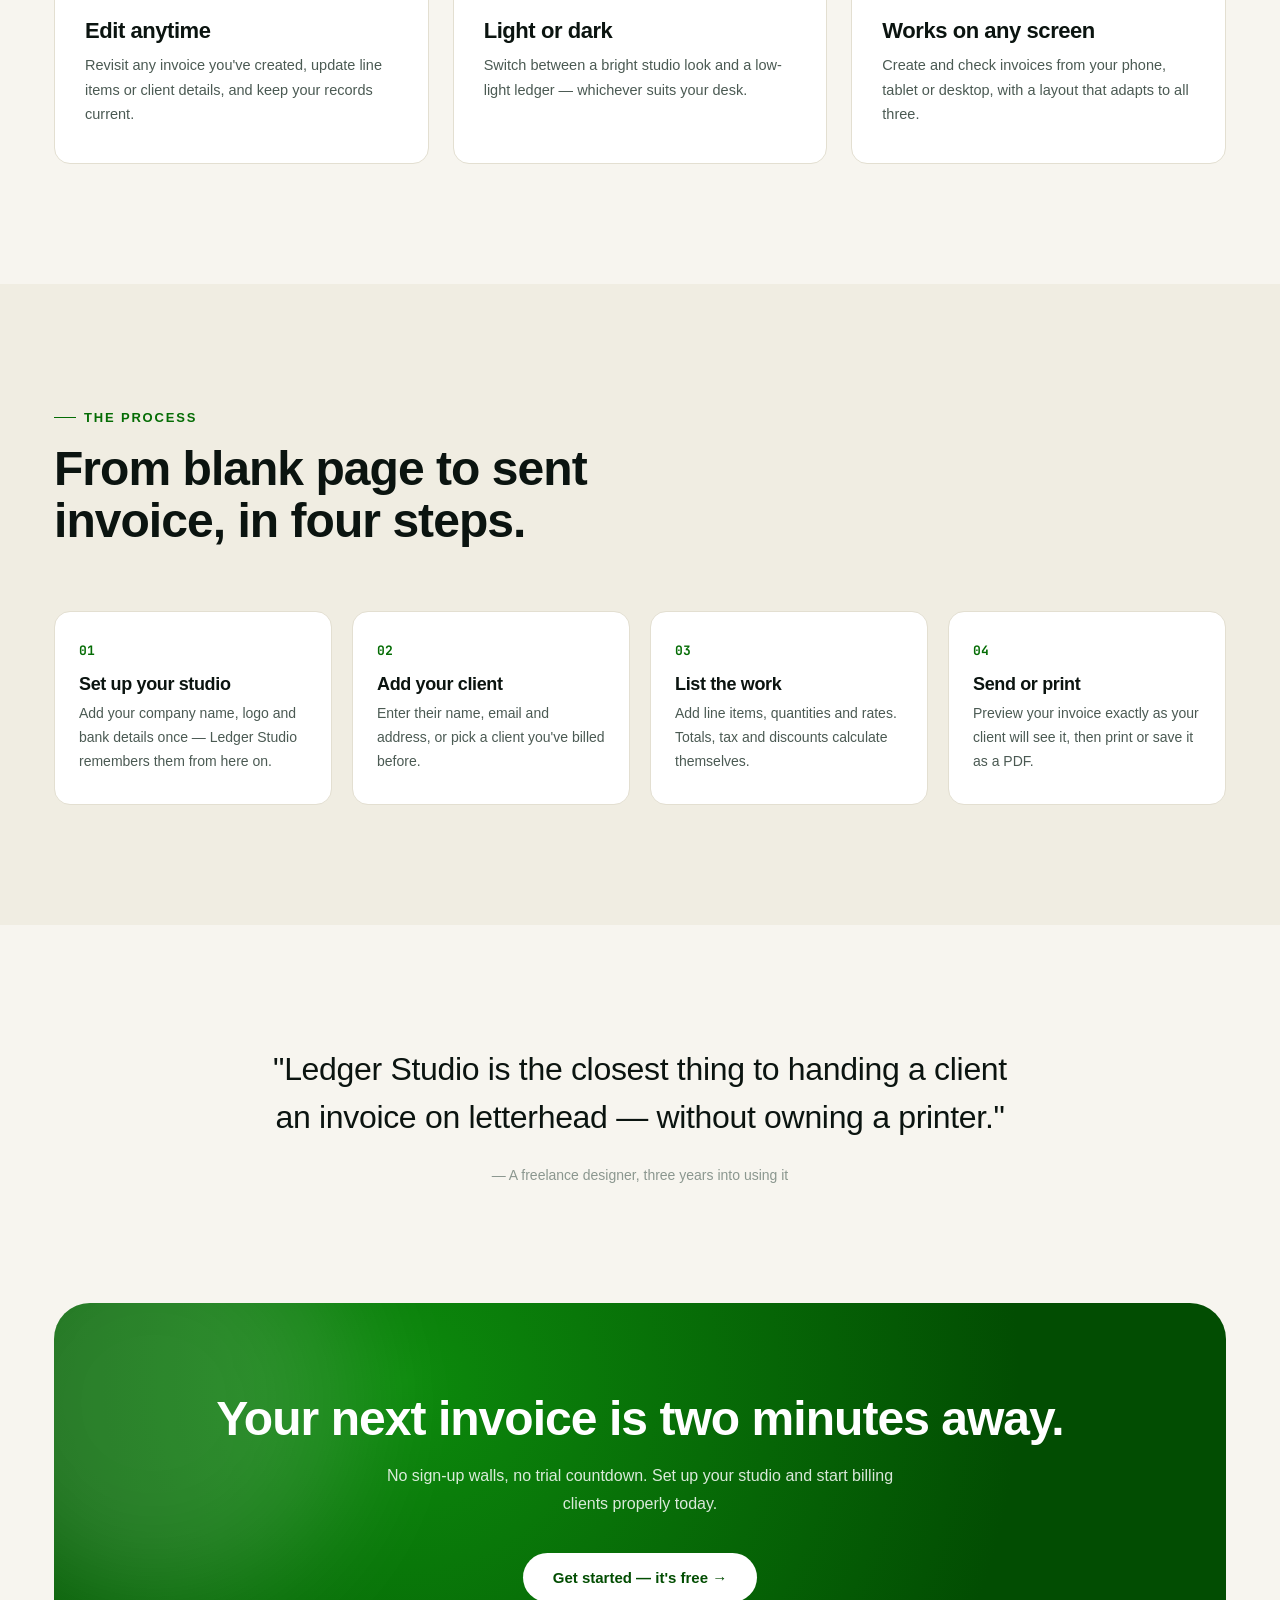
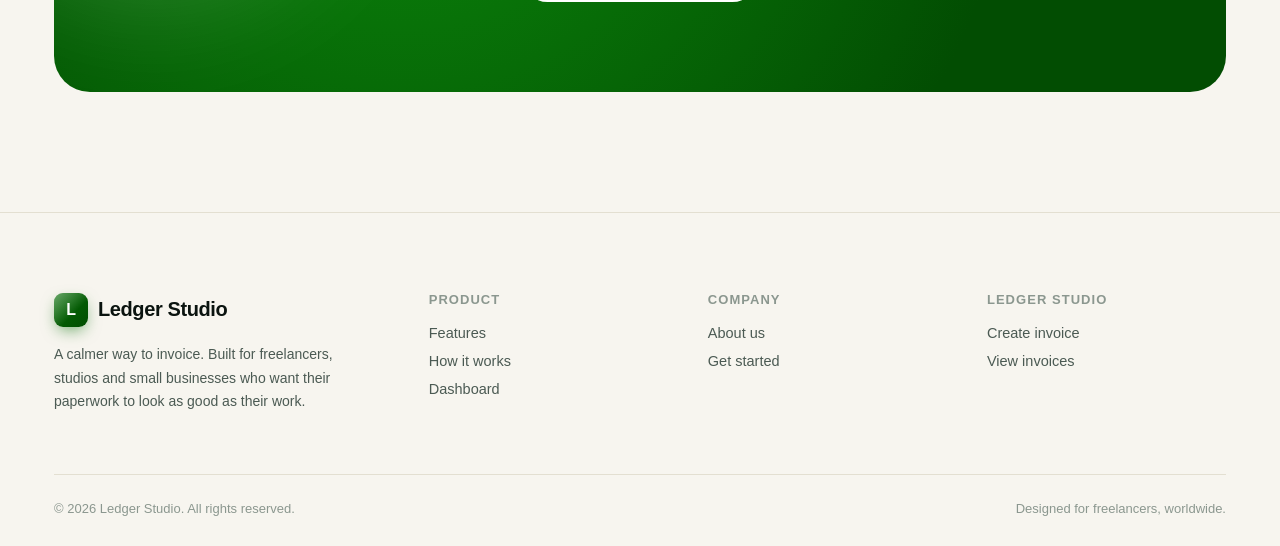
==== commit d57d033d: "modifications" ====
--- a/index.html
+++ b/index.html
@@ -193,4 +193,4 @@
 
 <script src="script.js"></script>
 </body>
-</html>
+</html>
--- a/style.css
+++ b/style.css
@@ -573,9 +573,127 @@
   .invoice-preview{padding:26px;}
 }
 
+/* =========================================================
+   POLISH PASS — richer depth, texture and premium detailing
+========================================================= */
+.hero-bg-glow{filter:blur(2px);}
+.hero::before{
+  content:"";position:absolute;inset:0;pointer-events:none;opacity:.5;
+  background:
+    radial-gradient(ellipse 60% 40% at 20% 0%, color-mix(in srgb, var(--gold) 10%, transparent), transparent 60%),
+    radial-gradient(ellipse 50% 50% at 90% 10%, color-mix(in srgb, var(--brand) 14%, transparent), transparent 60%);
+}
+.nav.scrolled{box-shadow:var(--shadow-sm);}
+.btn-primary{background:linear-gradient(135deg,var(--brand-light) 0%,var(--brand) 45%,var(--brand-dark) 100%);}
+.feature-card, .stat-card, .panel, .value-card, .step{
+  background:linear-gradient(180deg, color-mix(in srgb, var(--surface) 100%, transparent) 0%, var(--surface) 100%);
+}
+.invoice-mock{backdrop-filter:blur(2px);}
+.im-logo, .logo-mark{position:relative;overflow:hidden;}
+.im-logo::after, .logo-mark::after{
+  content:"";position:absolute;inset:0;background:linear-gradient(135deg,rgba(255,255,255,.4),transparent 60%);
+}
+
+/* =========================================================
+   AUTH SCREEN
+========================================================= */
+.auth-screen{
+  position:fixed;inset:0;z-index:400;display:flex;align-items:center;justify-content:center;
+  background:
+    radial-gradient(circle at 15% 10%, color-mix(in srgb, var(--brand) 16%, transparent), transparent 55%),
+    radial-gradient(circle at 85% 90%, color-mix(in srgb, var(--gold) 12%, transparent), transparent 55%),
+    var(--bg);
+  padding:24px;
+}
+.auth-card{
+  width:100%;max-width:420px;background:var(--surface);border:1px solid var(--border);border-radius:var(--radius-lg);
+  padding:40px 36px;box-shadow:var(--shadow-lg);animation:mockIn .7s var(--ease) both;
+}
+.auth-card .logo{justify-content:center;margin-bottom:8px;}
+.auth-sub{text-align:center;font-size:14px;color:var(--ink-faint);margin-bottom:28px;}
+.auth-tabs{display:flex;background:var(--surface-2);border-radius:12px;padding:4px;margin-bottom:26px;}
+.auth-tab{flex:1;text-align:center;padding:10px;border-radius:9px;font-size:13.5px;font-weight:700;color:var(--ink-faint);transition:all .3s var(--ease);}
+.auth-tab.active{background:var(--surface);color:var(--ink);box-shadow:var(--shadow-sm);}
+.auth-form{display:none;flex-direction:column;gap:16px;}
+.auth-form.active{display:flex;}
+.auth-error{
+  font-size:13px;color:var(--danger);background:rgba(179,38,30,.08);padding:10px 14px;border-radius:10px;display:none;
+}
+.auth-error.show{display:block;}
+.auth-foot{text-align:center;margin-top:22px;font-size:13.5px;color:var(--ink-faint);}
+.auth-foot button{color:var(--brand);font-weight:700;}
+.demo-note{margin-top:18px;font-size:12px;color:var(--ink-faint);text-align:center;line-height:1.6;}
+
+/* =========================================================
+   SIDEBAR USER CARD & PROFILE
+========================================================= */
+.user-card{
+  display:flex;align-items:center;gap:12px;padding:12px;border-radius:14px;background:var(--surface-2);
+  margin-bottom:18px;cursor:pointer;transition:background .25s var(--ease);
+}
+.user-card:hover{background:var(--surface-3);}
+.avatar{
+  width:38px;height:38px;border-radius:50%;background:linear-gradient(135deg,var(--brand),var(--brand-dark));
+  color:#fff;display:flex;align-items:center;justify-content:center;font-weight:800;font-size:14px;flex-shrink:0;
+  overflow:hidden;
+}
+.avatar img{width:100%;height:100%;object-fit:cover;}
+.avatar.lg{width:88px;height:88px;font-size:28px;}
+.user-card .who{overflow:hidden;}
+.user-card b{display:block;font-size:14px;white-space:nowrap;overflow:hidden;text-overflow:ellipsis;}
+.user-card span{font-size:12px;color:var(--ink-faint);white-space:nowrap;overflow:hidden;text-overflow:ellipsis;display:block;}
+
+.profile-head{display:flex;align-items:center;gap:22px;margin-bottom:8px;}
+.avatar-upload{position:relative;cursor:pointer;}
+.avatar-upload .edit-badge{
+  position:absolute;bottom:-2px;right:-2px;width:28px;height:28px;border-radius:50%;background:var(--brand);color:#fff;
+  display:flex;align-items:center;justify-content:center;font-size:13px;border:3px solid var(--surface);
+}
+.topbar-user-chip{display:flex;align-items:center;gap:10px;position:relative;}
+.topbar-user-chip .avatar{width:34px;height:34px;font-size:13px;}
+
+/* =========================================================
+   SHARE MODAL & PDF/SHARE BUTTONS
+========================================================= */
+.share-link-box{display:flex;gap:10px;margin:18px 0;}
+.share-link-box input{
+  flex:1;padding:12px 14px;border-radius:10px;border:1px solid var(--border);background:var(--surface-2);font-size:13px;font-family:var(--font-mono);
+}
+.share-options{display:flex;gap:10px;flex-wrap:wrap;margin-top:6px;}
+.share-options .btn{flex:1;}
+.link-warning{font-size:12px;color:var(--ink-faint);margin-top:14px;line-height:1.6;}
+
+/* =========================================================
+   PUBLIC INVOICE VIEW PAGE
+========================================================= */
+.public-invoice-page{min-height:100vh;padding:60px 20px 100px;background:var(--bg);}
+.public-invoice-wrap{max-width:760px;margin:0 auto;}
+.public-invoice-topbar{display:flex;justify-content:space-between;align-items:center;margin-bottom:26px;flex-wrap:wrap;gap:14px;}
+.public-invoice-actions{display:flex;gap:10px;}
+.public-invoice-footer{text-align:center;margin-top:34px;font-size:13px;color:var(--ink-faint);}
+.public-invoice-footer a{color:var(--brand);font-weight:700;}
+.invalid-link{text-align:center;padding:100px 20px;}
+.invalid-link .ic{font-size:48px;margin-bottom:20px;}
+
+@media (max-width:640px){
+  .profile-head{flex-direction:column;text-align:center;}
+  .share-link-box{flex-direction:column;}
+}
+
+.spinner{
+  width:40px;height:40px;border-radius:50%;margin:0 auto;
+  border:3px solid var(--border);border-top-color:var(--brand);
+  animation:spin .8s linear infinite;
+}
+@keyframes spin{to{transform:rotate(360deg);}}
+.btn[disabled]{opacity:.6;pointer-events:none;}
+
 /* Print */
 @media print{
   body *{visibility:hidden;}
   .invoice-preview,.invoice-preview *{visibility:visible;}
   .invoice-preview{position:absolute;top:0;left:0;width:100%;box-shadow:none;}
+}
+@media print{
+  .public-invoice-topbar, .public-invoice-footer{display:none !important;}
 }
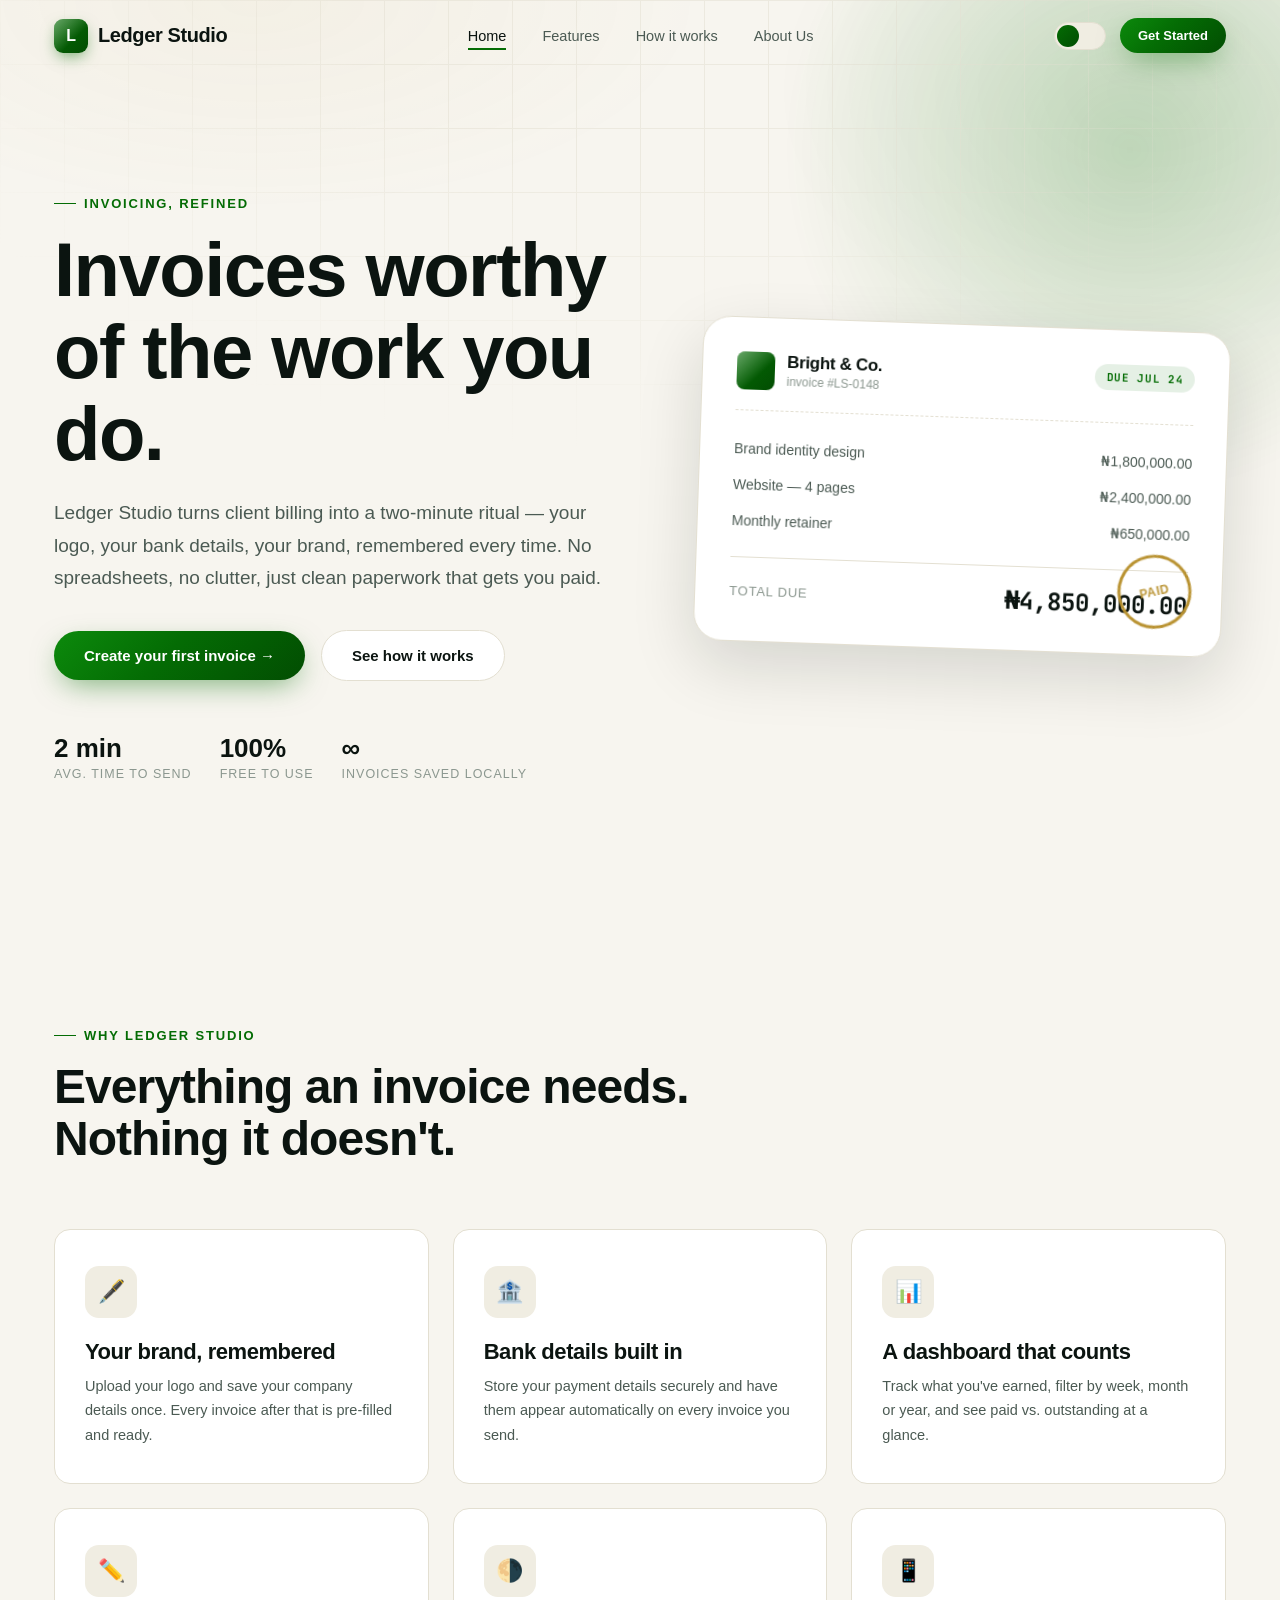
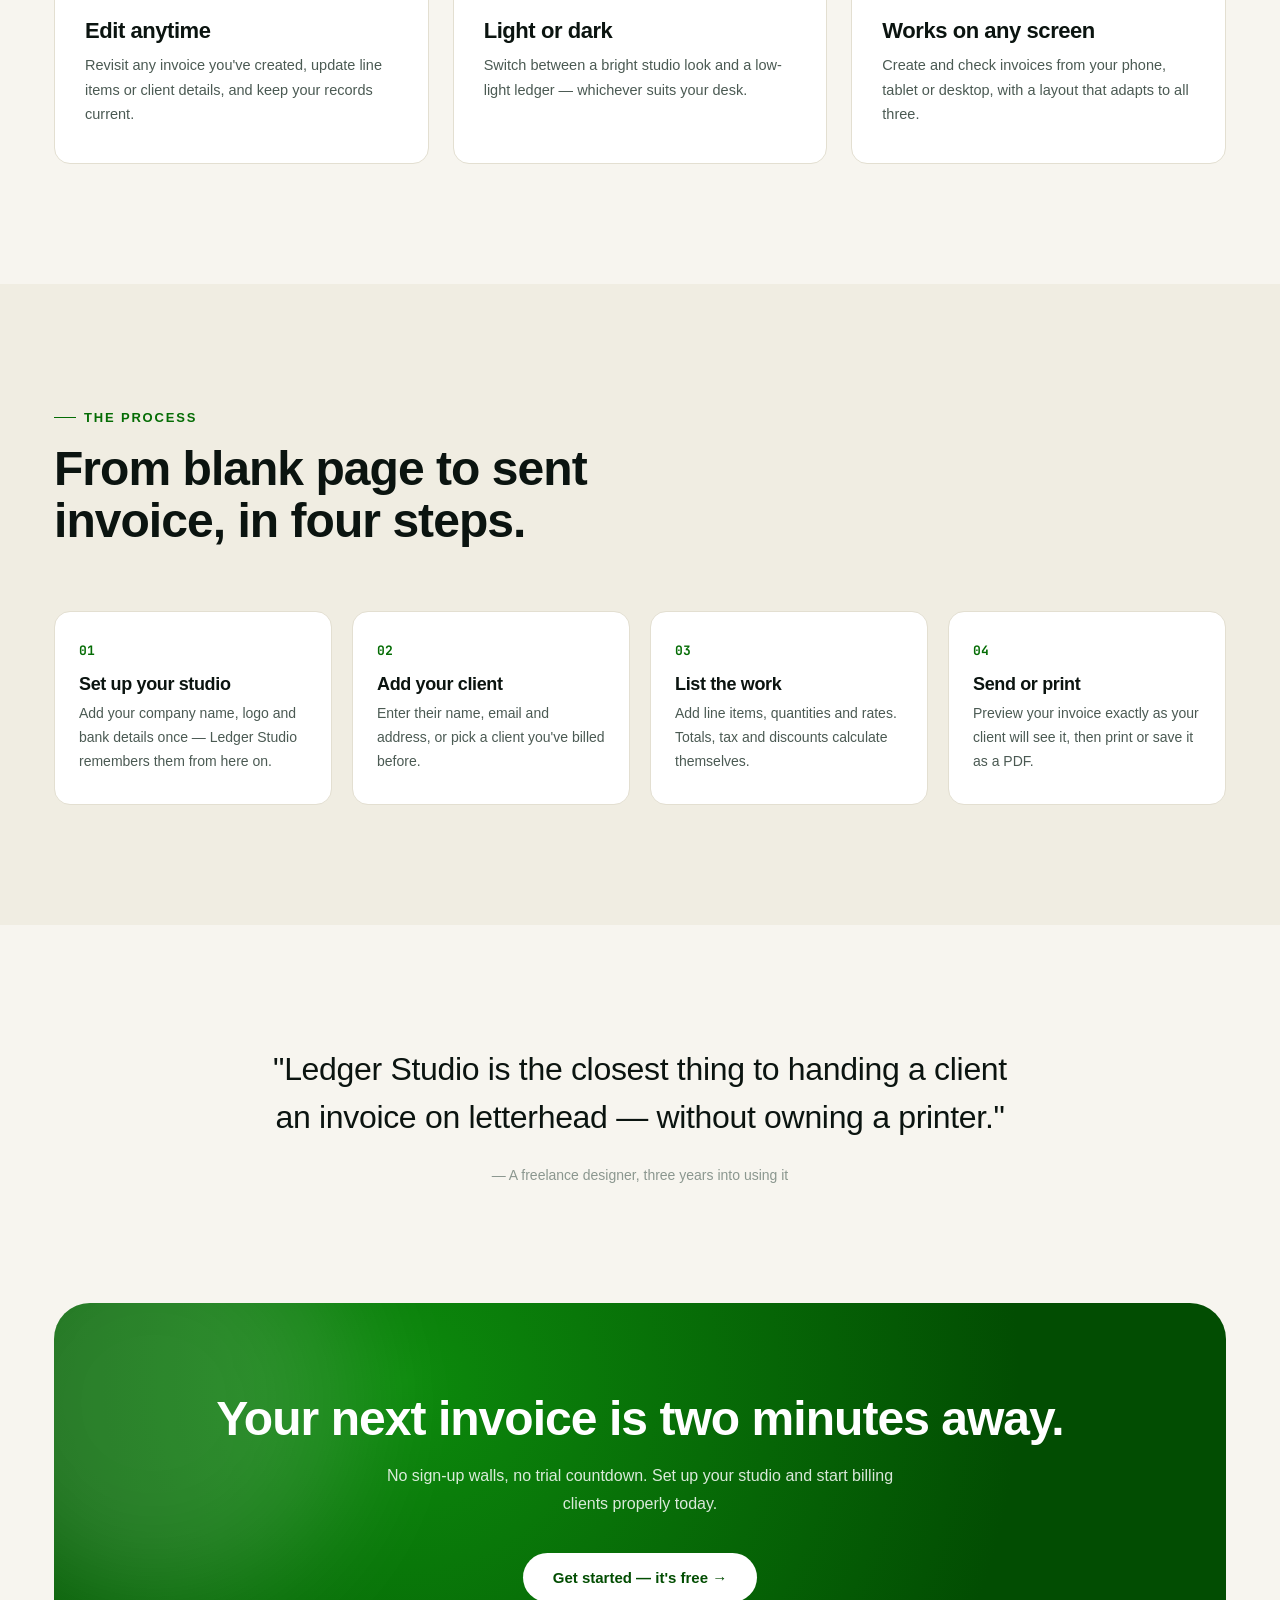
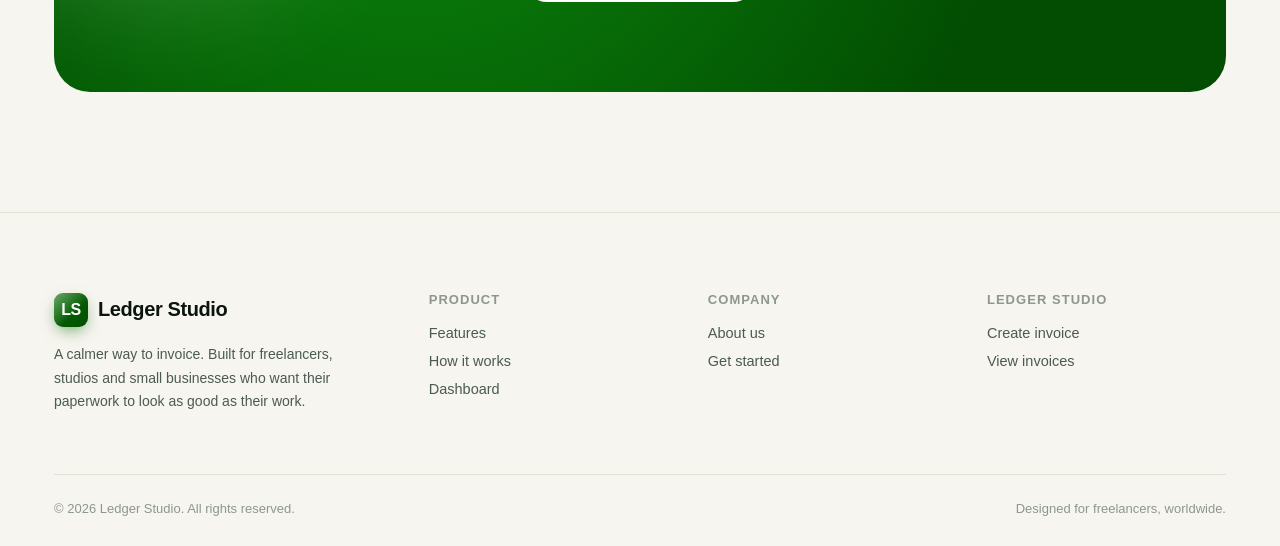
==== commit 1027fb09: "modifications on superbase-config.js and app.html to fix the issue with the database connection. Upd" ====
--- a/index.html
+++ b/index.html
@@ -164,7 +164,7 @@
   <div class="container">
     <div class="footer-grid">
       <div class="footer-brand">
-        <a href="index.html" class="logo"><span class="logo-mark">L</span>Ledger Studio</a>
+        <a href="index.html" class="logo"><span class="logo-mark">LS</span>Ledger Studio</a>
         <p>A calmer way to invoice. Built for freelancers, studios and small businesses who want their paperwork to look as good as their work.</p>
       </div>
       <div class="footer-col">
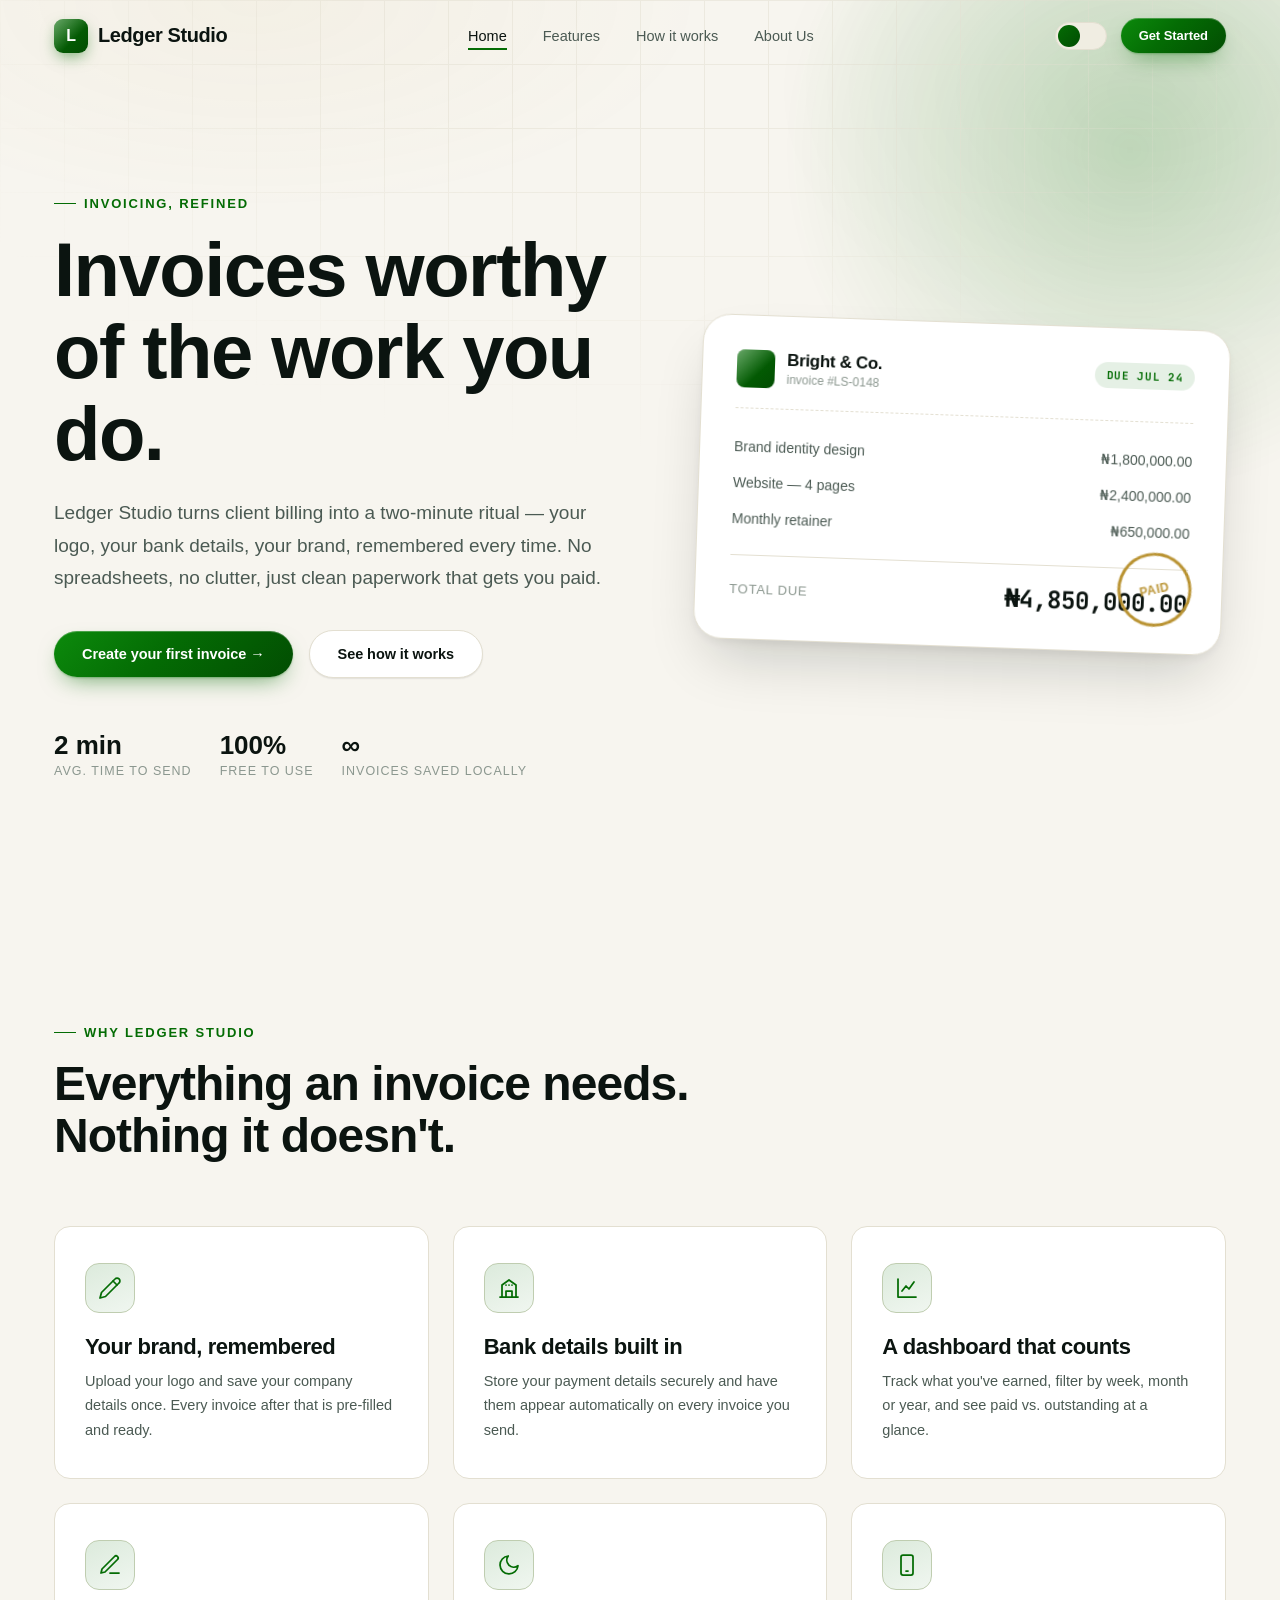
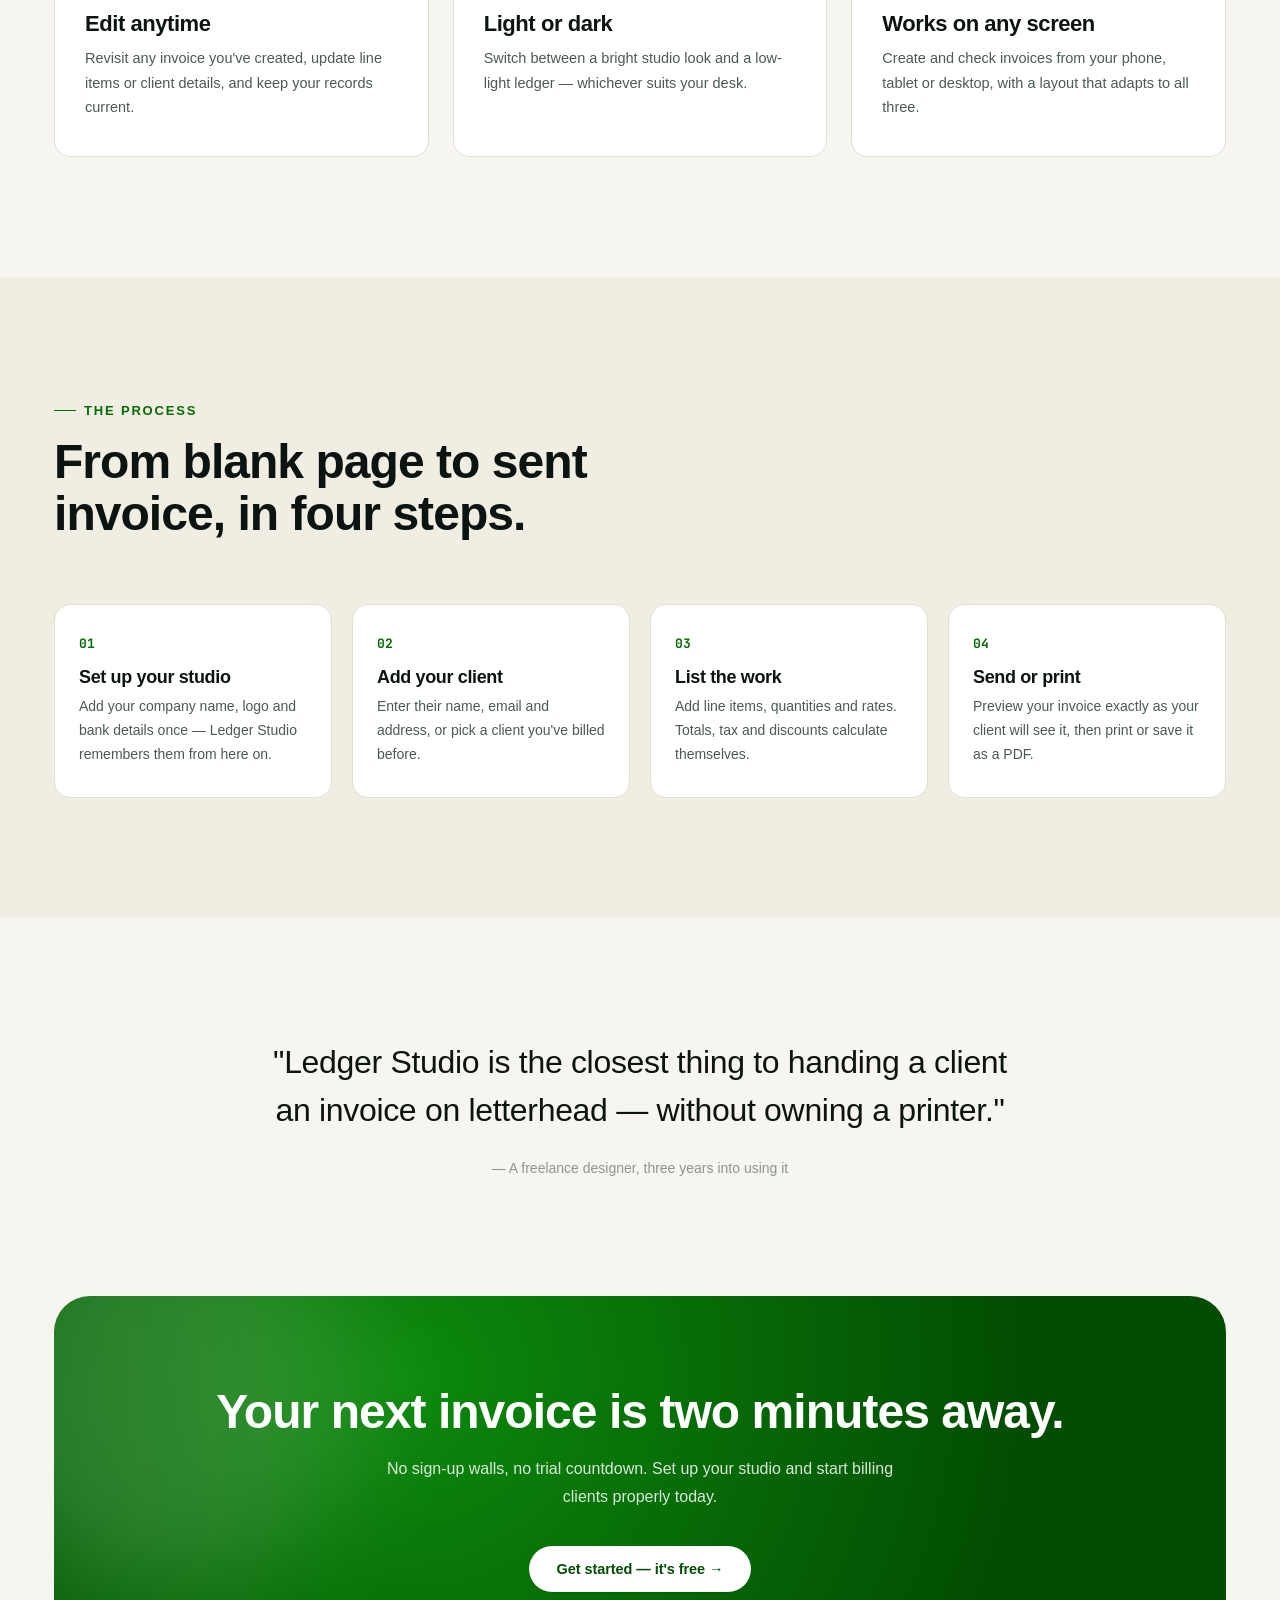
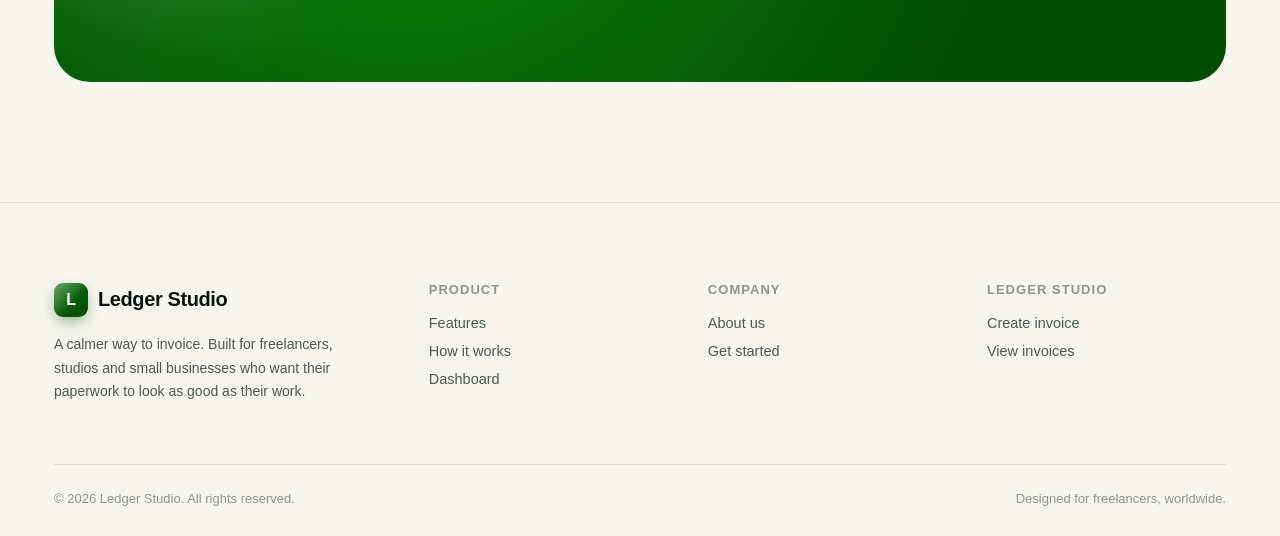
==== commit 53590479: "update on all the files and added supabase-config.js file to connect to supabase database" ====
--- a/index.html
+++ b/index.html
@@ -76,32 +76,32 @@
     </div>
     <div class="feature-grid reveal-stagger">
       <div class="feature-card">
-        <div class="feature-icon">🖋️</div>
+        <div class="feature-icon"><svg class="icon-lg" viewBox="0 0 24 24" fill="none" stroke="currentColor" stroke-width="1.75" stroke-linecap="round" stroke-linejoin="round"><path d="M17 3a2.83 2.83 0 1 1 4 4L7.5 20.5 2 22l1.5-5.5Z"/><path d="M15 5l4 4"/></svg></div>
         <h3>Your brand, remembered</h3>
         <p>Upload your logo and save your company details once. Every invoice after that is pre-filled and ready.</p>
       </div>
       <div class="feature-card">
-        <div class="feature-icon">🏦</div>
+        <div class="feature-icon"><svg class="icon-lg" viewBox="0 0 24 24" fill="none" stroke="currentColor" stroke-width="1.75" stroke-linecap="round" stroke-linejoin="round"><path d="M3 21h18"/><path d="M5 21V9l7-5 7 5v12"/><path d="M9 21v-6h6v6"/><path d="M9 9h.01M12 9h.01M15 9h.01"/></svg></div>
         <h3>Bank details built in</h3>
         <p>Store your payment details securely and have them appear automatically on every invoice you send.</p>
       </div>
       <div class="feature-card">
-        <div class="feature-icon">📊</div>
+        <div class="feature-icon"><svg class="icon-lg" viewBox="0 0 24 24" fill="none" stroke="currentColor" stroke-width="1.75" stroke-linecap="round" stroke-linejoin="round"><path d="M3 3v18h18"/><path d="M7 15l4-5 3 3 5-7"/></svg></div>
         <h3>A dashboard that counts</h3>
         <p>Track what you've earned, filter by week, month or year, and see paid vs. outstanding at a glance.</p>
       </div>
       <div class="feature-card">
-        <div class="feature-icon">✏️</div>
+        <div class="feature-icon"><svg class="icon-lg" viewBox="0 0 24 24" fill="none" stroke="currentColor" stroke-width="1.75" stroke-linecap="round" stroke-linejoin="round"><path d="M12 20h9"/><path d="M16.5 3.5a2.12 2.12 0 0 1 3 3L7 19l-4 1 1-4Z"/></svg></div>
         <h3>Edit anytime</h3>
         <p>Revisit any invoice you've created, update line items or client details, and keep your records current.</p>
       </div>
       <div class="feature-card">
-        <div class="feature-icon">🌗</div>
+        <div class="feature-icon"><svg class="icon-lg" viewBox="0 0 24 24" fill="none" stroke="currentColor" stroke-width="1.75" stroke-linecap="round" stroke-linejoin="round"><path d="M21 12.79A9 9 0 1 1 11.21 3 7 7 0 0 0 21 12.79Z"/></svg></div>
         <h3>Light or dark</h3>
         <p>Switch between a bright studio look and a low-light ledger — whichever suits your desk.</p>
       </div>
       <div class="feature-card">
-        <div class="feature-icon">📱</div>
+        <div class="feature-icon"><svg class="icon-lg" viewBox="0 0 24 24" fill="none" stroke="currentColor" stroke-width="1.75" stroke-linecap="round" stroke-linejoin="round"><rect x="6" y="2" width="12" height="20" rx="2"/><path d="M11 18h2"/></svg></div>
         <h3>Works on any screen</h3>
         <p>Create and check invoices from your phone, tablet or desktop, with a layout that adapts to all three.</p>
       </div>
@@ -164,7 +164,7 @@
   <div class="container">
     <div class="footer-grid">
       <div class="footer-brand">
-        <a href="index.html" class="logo"><span class="logo-mark">LS</span>Ledger Studio</a>
+        <a href="index.html" class="logo"><span class="logo-mark">L</span>Ledger Studio</a>
         <p>A calmer way to invoice. Built for freelancers, studios and small businesses who want their paperwork to look as good as their work.</p>
       </div>
       <div class="footer-col">
--- a/style.css
+++ b/style.css
@@ -29,15 +29,17 @@
   --danger:#B3261E;
   --warn:#9A6B00;
 
-  --shadow-sm:0 1px 2px rgba(11,20,16,.06);
-  --shadow-md:0 8px 24px rgba(11,20,16,.08);
-  --shadow-lg:0 24px 64px rgba(11,20,16,.14);
+  --shadow-sm:0 1px 2px rgba(11,20,16,.05), 0 1px 1px rgba(11,20,16,.04);
+  --shadow-md:0 2px 6px rgba(11,20,16,.05), 0 14px 28px -10px rgba(11,20,16,.14);
+  --shadow-lg:0 4px 10px rgba(11,20,16,.05), 0 30px 60px -16px rgba(11,20,16,.20);
   --shadow-gold:0 8px 30px rgba(184,145,47,.25);
+  --ring:0 0 0 4px color-mix(in srgb, var(--brand) 16%, transparent);
 
   --radius-sm:8px;
   --radius-md:16px;
   --radius-lg:28px;
   --ease:cubic-bezier(.16,.84,.44,1);
+  --ease-spring:cubic-bezier(.2,1.1,.3,1);
 }
 
 [data-theme="dark"]{
@@ -54,10 +56,11 @@
   --ink-soft:#A6B4AC;
   --ink-faint:#5C6A62;
   --border:#212B24;
-  --shadow-sm:0 1px 2px rgba(0,0,0,.3);
-  --shadow-md:0 8px 24px rgba(0,0,0,.45);
-  --shadow-lg:0 24px 64px rgba(0,0,0,.55);
+  --shadow-sm:0 1px 2px rgba(0,0,0,.35), 0 1px 1px rgba(0,0,0,.2);
+  --shadow-md:0 2px 6px rgba(0,0,0,.3), 0 14px 30px -10px rgba(0,0,0,.5);
+  --shadow-lg:0 4px 12px rgba(0,0,0,.35), 0 30px 64px -16px rgba(0,0,0,.6);
   --shadow-gold:0 8px 30px rgba(217,183,106,.15);
+  --ring:0 0 0 4px color-mix(in srgb, var(--brand) 22%, transparent);
 }
 
 *,*::before,*::after{box-sizing:border-box;margin:0;padding:0;}
@@ -76,6 +79,12 @@
 button{font-family:inherit;cursor:pointer;border:none;background:none;color:inherit;}
 input,select,textarea{font-family:inherit;color:inherit;}
 ::selection{background:var(--brand);color:#fff;}
+:focus-visible{outline:none;box-shadow:var(--ring);border-radius:6px;}
+button:focus-visible, a:focus-visible{box-shadow:var(--ring);}
+
+.icon{width:18px;height:18px;flex-shrink:0;display:inline-block;vertical-align:middle;}
+.icon-lg{width:24px;height:24px;}
+.icon-sm{width:15px;height:15px;}
 
 @media (prefers-reduced-motion: reduce){
   *{animation-duration:.001ms !important;animation-iteration-count:1 !important;transition-duration:.001ms !important;scroll-behavior:auto !important;}
@@ -100,34 +109,30 @@
 
 /* ---------- Buttons ---------- */
 .btn{
-  display:inline-flex;align-items:center;justify-content:center;gap:10px;
-  padding:16px 30px;border-radius:999px;font-weight:700;font-size:15px;
-  transition:transform .35s var(--ease),box-shadow .35s var(--ease),background .35s var(--ease);
+  display:inline-flex;align-items:center;justify-content:center;gap:9px;
+  padding:15px 28px;border-radius:999px;font-weight:600;font-size:14.5px;letter-spacing:-.005em;
+  transition:transform .25s var(--ease-spring),box-shadow .3s var(--ease),background .3s var(--ease),border-color .3s var(--ease),color .3s var(--ease);
   white-space:nowrap;
 }
+.btn:active{transform:translateY(1px) scale(.98);}
 .btn-primary{
-  background:linear-gradient(135deg,var(--brand) 0%,var(--brand-dark) 100%);
-  color:#fff;box-shadow:0 10px 30px -8px rgba(4,108,4,.55);
-  position:relative;overflow:hidden;
-}
-.btn-primary::after{
-  content:"";position:absolute;inset:0;
-  background:linear-gradient(120deg,transparent 30%,rgba(255,255,255,.35) 50%,transparent 70%);
-  transform:translateX(-120%);transition:transform .7s var(--ease);
-}
-.btn-primary:hover::after{transform:translateX(120%);}
-.btn-primary:hover{transform:translateY(-3px);box-shadow:0 16px 40px -8px rgba(4,108,4,.7);}
+  background:linear-gradient(180deg,var(--brand-light) 0%,var(--brand) 55%,var(--brand-dark) 100%);
+  color:#fff;box-shadow:inset 0 1px 0 rgba(255,255,255,.25), 0 1px 2px rgba(4,108,4,.3), 0 10px 24px -10px rgba(4,108,4,.65);
+  position:relative;
+}
+.btn-primary:hover{transform:translateY(-2px);box-shadow:inset 0 1px 0 rgba(255,255,255,.3), 0 2px 4px rgba(4,108,4,.3), 0 18px 32px -12px rgba(4,108,4,.75);}
+.btn-primary:active{transform:translateY(0) scale(.98);box-shadow:inset 0 1px 4px rgba(0,0,0,.2);}
 .btn-ghost{
-  background:var(--surface);border:1px solid var(--border);color:var(--ink);
-}
-.btn-ghost:hover{border-color:var(--brand);color:var(--brand);transform:translateY(-2px);}
+  background:var(--surface);border:1px solid var(--border);color:var(--ink);box-shadow:var(--shadow-sm);
+}
+.btn-ghost:hover{border-color:var(--brand);color:var(--brand);transform:translateY(-2px);box-shadow:var(--shadow-md);}
 .btn-gold{
-  background:linear-gradient(135deg,var(--gold),#8C6D22);color:#fff;box-shadow:var(--shadow-gold);
+  background:linear-gradient(180deg,#CBA646,var(--gold) 55%,#8C6D22);color:#fff;box-shadow:var(--shadow-gold);
 }
 .btn-sm{padding:10px 18px;font-size:13px;}
 .btn-block{width:100%;}
-.btn-danger{background:rgba(179,38,30,.1);color:var(--danger);}
-.btn-danger:hover{background:var(--danger);color:#fff;}
+.btn-danger{background:color-mix(in srgb, var(--danger) 10%, transparent);color:var(--danger);}
+.btn-danger:hover{background:var(--danger);color:#fff;transform:translateY(-1px);}
 .btn-icon{width:42px;height:42px;padding:0;border-radius:50%;background:var(--surface-2);border:1px solid var(--border);}
 .btn-icon:hover{background:var(--brand);color:#fff;border-color:var(--brand);}
 
@@ -137,8 +142,9 @@
   padding:18px 0;transition:all .4s var(--ease);
 }
 .nav.scrolled{
-  background:color-mix(in srgb, var(--bg) 82%, transparent);
-  backdrop-filter:blur(16px);border-bottom:1px solid var(--border);padding:14px 0;
+  background:color-mix(in srgb, var(--bg) 85%, transparent);
+  backdrop-filter:blur(20px) saturate(1.4);border-bottom:1px solid var(--border);padding:14px 0;
+  box-shadow:0 1px 0 rgba(0,0,0,.02), 0 12px 24px -16px rgba(11,20,16,.12);
 }
 .nav-inner{display:flex;align-items:center;justify-content:space-between;}
 .logo{display:flex;align-items:center;gap:10px;font-family:var(--font-display);font-weight:900;font-size:20px;letter-spacing:-.02em;}
@@ -250,12 +256,18 @@
   background:var(--surface);border:1px solid var(--border);border-radius:var(--radius-md);padding:36px 30px;
   transition:transform .4s var(--ease),box-shadow .4s var(--ease),border-color .4s var(--ease);
 }
-.feature-card:hover{transform:translateY(-8px);box-shadow:var(--shadow-md);border-color:var(--brand);}
+.feature-card:hover{transform:translateY(-6px);box-shadow:var(--shadow-md);border-color:color-mix(in srgb, var(--brand) 40%, var(--border));}
 .feature-icon{
-  width:52px;height:52px;border-radius:14px;background:var(--surface-2);display:flex;align-items:center;justify-content:center;
-  margin-bottom:22px;font-size:22px;color:var(--brand);transition:all .4s var(--ease);
-}
-.feature-card:hover .feature-icon{background:var(--brand);color:#fff;transform:rotate(-8deg) scale(1.06);}
+  width:50px;height:50px;border-radius:14px;
+  background:linear-gradient(155deg, color-mix(in srgb, var(--brand) 14%, var(--surface)), color-mix(in srgb, var(--brand) 6%, var(--surface)));
+  border:1px solid color-mix(in srgb, var(--brand) 16%, var(--border));
+  display:flex;align-items:center;justify-content:center;
+  margin-bottom:22px;color:var(--brand);transition:all .4s var(--ease-spring);
+}
+.feature-card:hover .feature-icon{
+  background:linear-gradient(155deg,var(--brand-light),var(--brand-dark));border-color:transparent;
+  color:#fff;transform:scale(1.08) rotate(-4deg);box-shadow:0 8px 20px -6px rgba(4,108,4,.5);
+}
 .feature-card h3{margin-bottom:10px;}
 .feature-card p{font-size:14.5px;}
 
@@ -334,12 +346,17 @@
 }
 .sidebar .logo{margin-bottom:34px;padding:0 6px;}
 .side-link{
-  display:flex;align-items:center;gap:12px;padding:12px 14px;border-radius:12px;color:var(--ink-soft);
-  font-size:14.5px;font-weight:500;transition:all .25s var(--ease);
-}
-.side-link .ic{width:20px;text-align:center;font-size:16px;}
+  display:flex;align-items:center;gap:12px;padding:11px 14px;border-radius:11px;color:var(--ink-soft);
+  font-size:14.5px;font-weight:500;transition:all .25s var(--ease);position:relative;
+}
+.side-link .ic{width:20px;height:20px;display:inline-flex;align-items:center;justify-content:center;flex-shrink:0;}
 .side-link:hover{background:var(--surface-2);color:var(--ink);}
-.side-link.active{background:linear-gradient(135deg,var(--brand),var(--brand-dark));color:#fff;box-shadow:0 8px 20px -6px rgba(4,108,4,.5);}
+.side-link.active{
+  background:color-mix(in srgb, var(--brand) 11%, transparent);
+  color:var(--brand);font-weight:700;
+  box-shadow:inset 2.5px 0 0 var(--brand);
+}
+[data-theme="dark"] .side-link.active{background:color-mix(in srgb, var(--brand) 16%, transparent);}
 .sidebar-section-label{font-size:11px;text-transform:uppercase;letter-spacing:.08em;color:var(--ink-faint);margin:22px 0 8px 14px;}
 .sidebar-foot{margin-top:auto;display:flex;align-items:center;justify-content:space-between;padding:14px;border-top:1px solid var(--border);}
 
@@ -355,27 +372,34 @@
 /* Dashboard cards */
 .stat-cards{display:grid;grid-template-columns:repeat(4,1fr);gap:20px;margin-bottom:32px;}
 .stat-card{
-  background:var(--surface);border:1px solid var(--border);border-radius:var(--radius-md);padding:24px;
+  background:var(--surface);border:1px solid var(--border);border-radius:var(--radius-md);padding:22px 24px;
   transition:transform .35s var(--ease),box-shadow .35s var(--ease);position:relative;overflow:hidden;
 }
-.stat-card:hover{transform:translateY(-5px);box-shadow:var(--shadow-md);}
-.stat-card .lbl{font-size:12.5px;color:var(--ink-faint);text-transform:uppercase;letter-spacing:.06em;margin-bottom:12px;display:flex;justify-content:space-between;align-items:center;}
-.stat-card .val{font-family:var(--font-mono);font-size:28px;font-weight:700;}
+.stat-card:hover{transform:translateY(-4px);box-shadow:var(--shadow-md);}
+.stat-card .lbl{font-size:12.5px;color:var(--ink-faint);text-transform:uppercase;letter-spacing:.06em;margin-bottom:22px;display:flex;justify-content:space-between;align-items:center;}
+.stat-card .val{font-family:var(--font-mono);font-size:27px;font-weight:700;letter-spacing:-.01em;}
 .stat-card .delta{font-size:12.5px;margin-top:8px;color:var(--brand);font-weight:600;}
 .stat-card .delta.down{color:var(--danger);}
-.stat-card .glyph{position:absolute;top:18px;right:18px;font-size:20px;color:var(--brand);opacity:.5;}
+.stat-card .glyph{
+  position:absolute;top:16px;right:16px;width:34px;height:34px;border-radius:10px;
+  background:color-mix(in srgb, var(--brand) 10%, transparent);color:var(--brand);
+  display:flex;align-items:center;justify-content:center;
+}
 
 .filter-row{display:flex;gap:10px;margin-bottom:26px;flex-wrap:wrap;}
 .chip{
   padding:9px 18px;border-radius:999px;font-size:13.5px;font-weight:600;border:1px solid var(--border);
-  background:var(--surface);color:var(--ink-soft);transition:all .25s var(--ease);
-}
-.chip:hover{border-color:var(--brand);}
-.chip.active{background:var(--brand);color:#fff;border-color:var(--brand);}
-
-.panel{background:var(--surface);border:1px solid var(--border);border-radius:var(--radius-md);padding:28px;margin-bottom:24px;}
+  background:var(--surface);color:var(--ink-soft);transition:all .22s var(--ease-spring);
+}
+.chip:hover{border-color:color-mix(in srgb, var(--brand) 50%, var(--border));color:var(--ink);transform:translateY(-1px);}
+.chip.active{
+  background:linear-gradient(180deg,var(--brand-light),var(--brand-dark));color:#fff;border-color:transparent;
+  box-shadow:0 4px 12px -4px rgba(4,108,4,.5);
+}
+
+.panel{background:var(--surface);border:1px solid var(--border);border-radius:var(--radius-md);padding:28px;margin-bottom:24px;box-shadow:var(--shadow-sm);}
 .panel-head{display:flex;justify-content:space-between;align-items:center;margin-bottom:22px;}
-.panel-head h3{font-size:17px;}
+.panel-head h3{font-size:16.5px;font-weight:700;letter-spacing:-.01em;}
 
 /* Bar chart */
 .bar-chart{display:flex;align-items:flex-end;gap:14px;height:200px;padding-top:20px;}
@@ -391,23 +415,27 @@
 /* Table */
 .table-wrap{overflow-x:auto;}
 table{width:100%;border-collapse:collapse;font-size:14px;}
-th{text-align:left;font-size:12px;text-transform:uppercase;letter-spacing:.06em;color:var(--ink-faint);padding:12px 14px;border-bottom:1px solid var(--border);}
+th{text-align:left;font-size:11.5px;font-weight:700;text-transform:uppercase;letter-spacing:.07em;color:var(--ink-faint);padding:12px 14px;border-bottom:1px solid var(--border);}
 td{padding:16px 14px;border-bottom:1px solid var(--border);color:var(--ink-soft);vertical-align:middle;}
 tr:last-child td{border-bottom:none;}
 tbody tr{transition:background .25s var(--ease);}
 tbody tr:hover{background:var(--surface-2);}
 .row-actions{display:flex;gap:8px;}
-.icon-btn{width:34px;height:34px;border-radius:9px;background:var(--surface-2);display:inline-flex;align-items:center;justify-content:center;font-size:14px;transition:all .2s;}
-.icon-btn:hover{background:var(--brand);color:#fff;}
+.icon-btn{width:34px;height:34px;border-radius:9px;background:var(--surface-2);display:inline-flex;align-items:center;justify-content:center;transition:all .2s var(--ease-spring);}
+.icon-btn:hover{background:var(--brand);color:#fff;transform:translateY(-1px);}
 .icon-btn.del:hover{background:var(--danger);}
 
-.badge{padding:5px 12px;border-radius:999px;font-size:11.5px;font-weight:700;text-transform:uppercase;letter-spacing:.03em;}
-.badge.paid{background:rgba(4,108,4,.12);color:var(--brand);}
-.badge.unpaid{background:rgba(154,107,0,.14);color:var(--warn);}
+.badge{padding:5px 12px 5px 10px;border-radius:999px;font-size:11.5px;font-weight:700;text-transform:uppercase;letter-spacing:.03em;display:inline-flex;align-items:center;gap:6px;}
+.badge::before{content:"";width:6px;height:6px;border-radius:50%;background:currentColor;flex-shrink:0;}
+.badge.paid{background:color-mix(in srgb, var(--brand) 12%, transparent);color:var(--brand);}
+.badge.unpaid{background:color-mix(in srgb, var(--warn) 14%, transparent);color:var(--warn);}
 .badge.draft{background:var(--surface-2);color:var(--ink-faint);}
 
 .empty-state{text-align:center;padding:60px 20px;color:var(--ink-faint);}
-.empty-state .ic{font-size:40px;margin-bottom:16px;opacity:.5;}
+.empty-state .ic{
+  width:56px;height:56px;border-radius:16px;margin:0 auto 18px;background:var(--surface-2);
+  display:flex;align-items:center;justify-content:center;color:var(--ink-faint);
+}
 .empty-state h4{color:var(--ink);margin-bottom:8px;}
 
 /* Search */
@@ -673,12 +701,29 @@
 .public-invoice-footer{text-align:center;margin-top:34px;font-size:13px;color:var(--ink-faint);}
 .public-invoice-footer a{color:var(--brand);font-weight:700;}
 .invalid-link{text-align:center;padding:100px 20px;}
-.invalid-link .ic{font-size:48px;margin-bottom:20px;}
+.invalid-link .ic{
+  width:64px;height:64px;border-radius:18px;margin:0 auto 22px;background:var(--surface-2);color:var(--ink-faint);
+  display:flex;align-items:center;justify-content:center;
+}
 
 @media (max-width:640px){
   .profile-head{flex-direction:column;text-align:center;}
   .share-link-box{flex-direction:column;}
 }
+
+.password-wrap{position:relative;}
+.password-wrap input{width:100%;padding-right:46px;}
+.pw-toggle{
+  position:absolute;right:6px;top:50%;transform:translateY(-50%);width:32px;height:32px;
+  border-radius:8px;font-size:15px;color:var(--ink-faint);display:flex;align-items:center;justify-content:center;
+}
+.pw-toggle:hover{background:var(--surface-3);color:var(--ink);}
+.link-btn{
+  font-size:12.5px;color:var(--brand);font-weight:700;margin-top:8px;display:inline-block;
+}
+.link-btn:hover{text-decoration:underline;}
+#resendBox{color:var(--ink-soft);background:var(--surface-2);font-size:13px;}
+#resendBox button{color:var(--brand);font-weight:700;}
 
 .spinner{
   width:40px;height:40px;border-radius:50%;margin:0 auto;
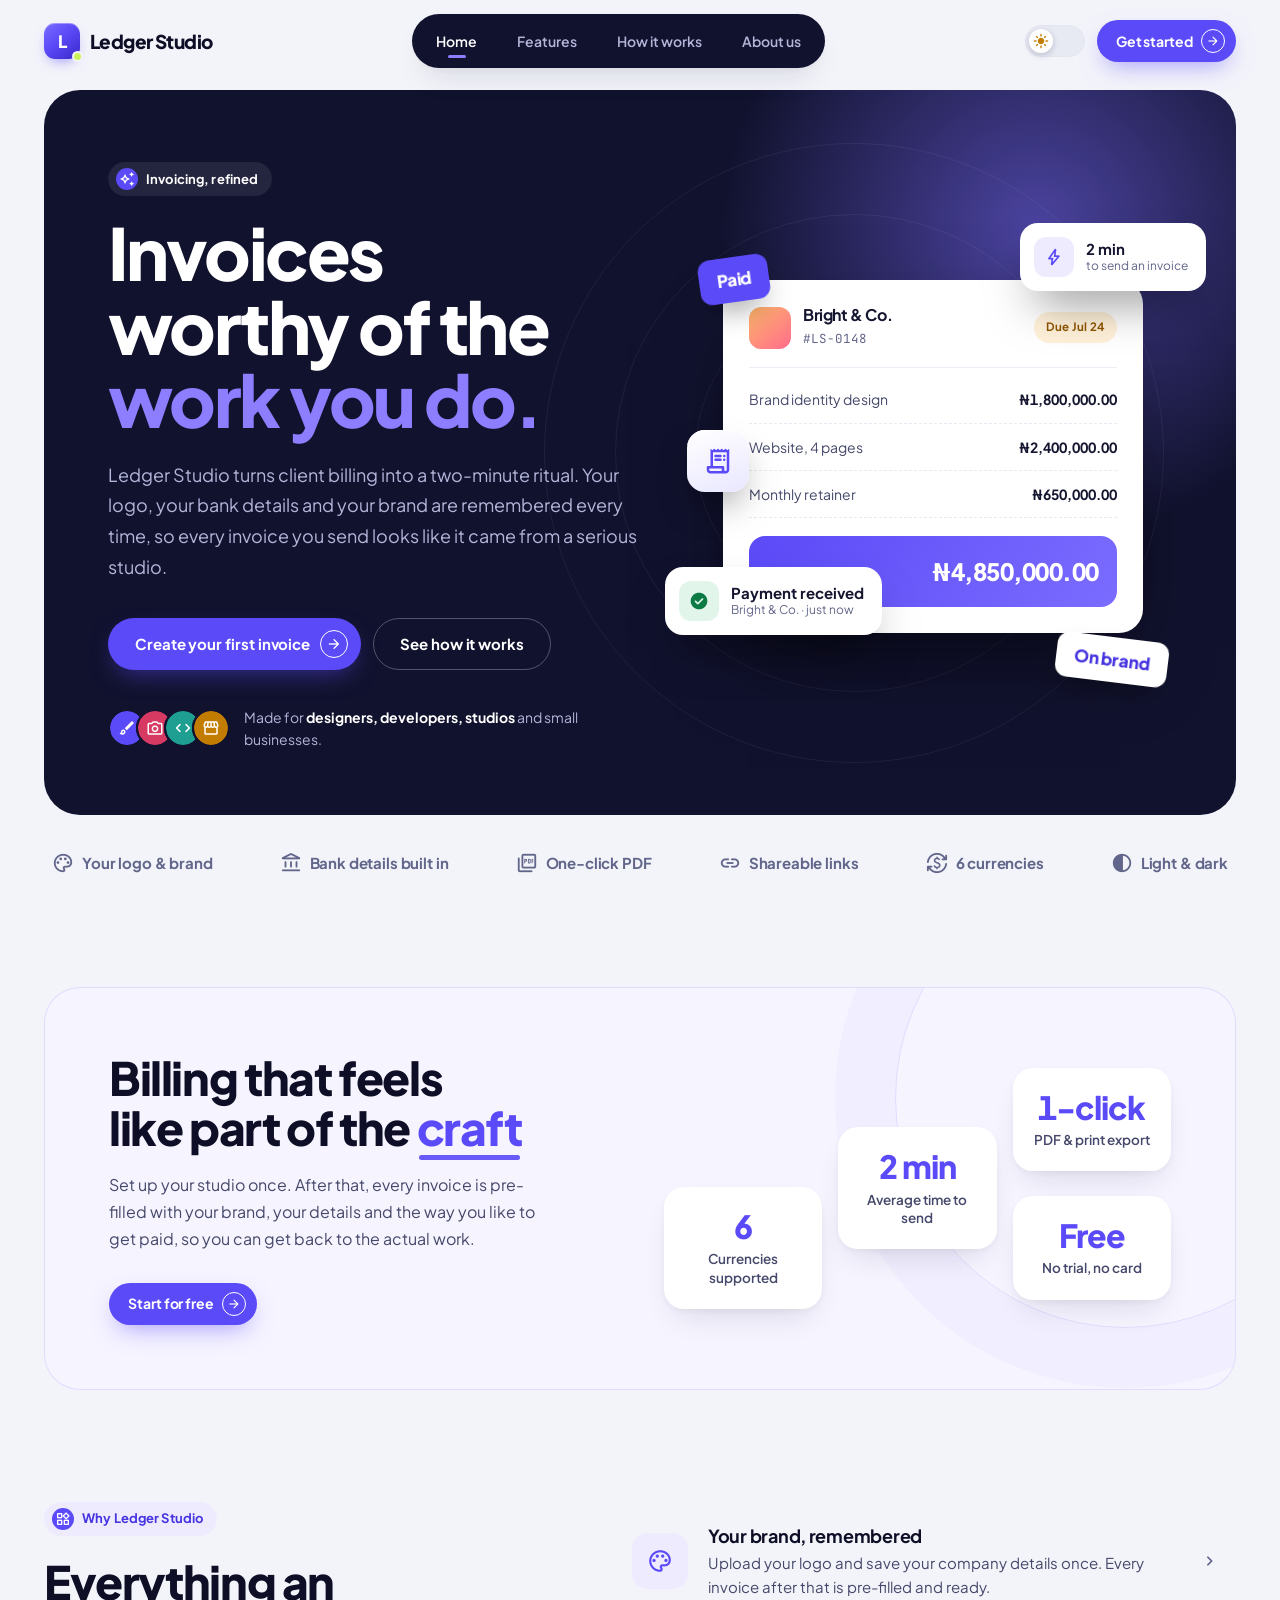
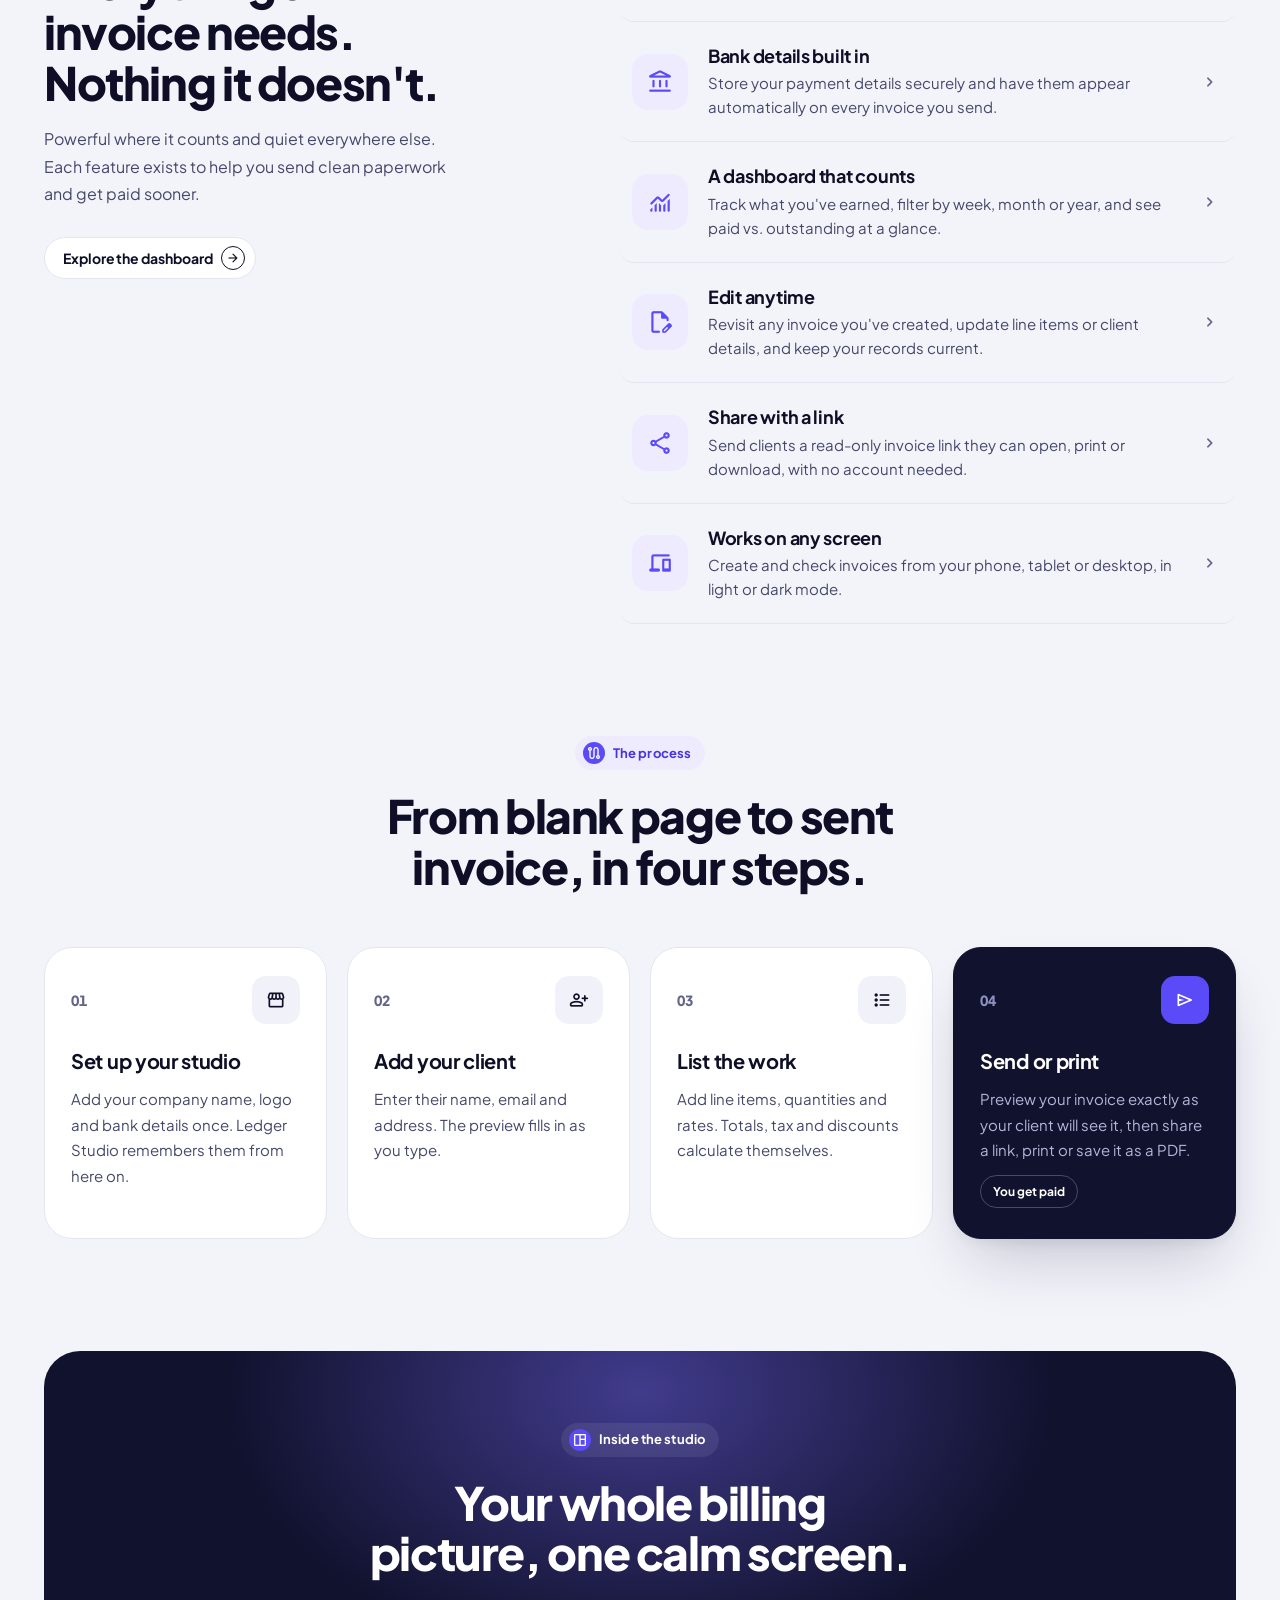
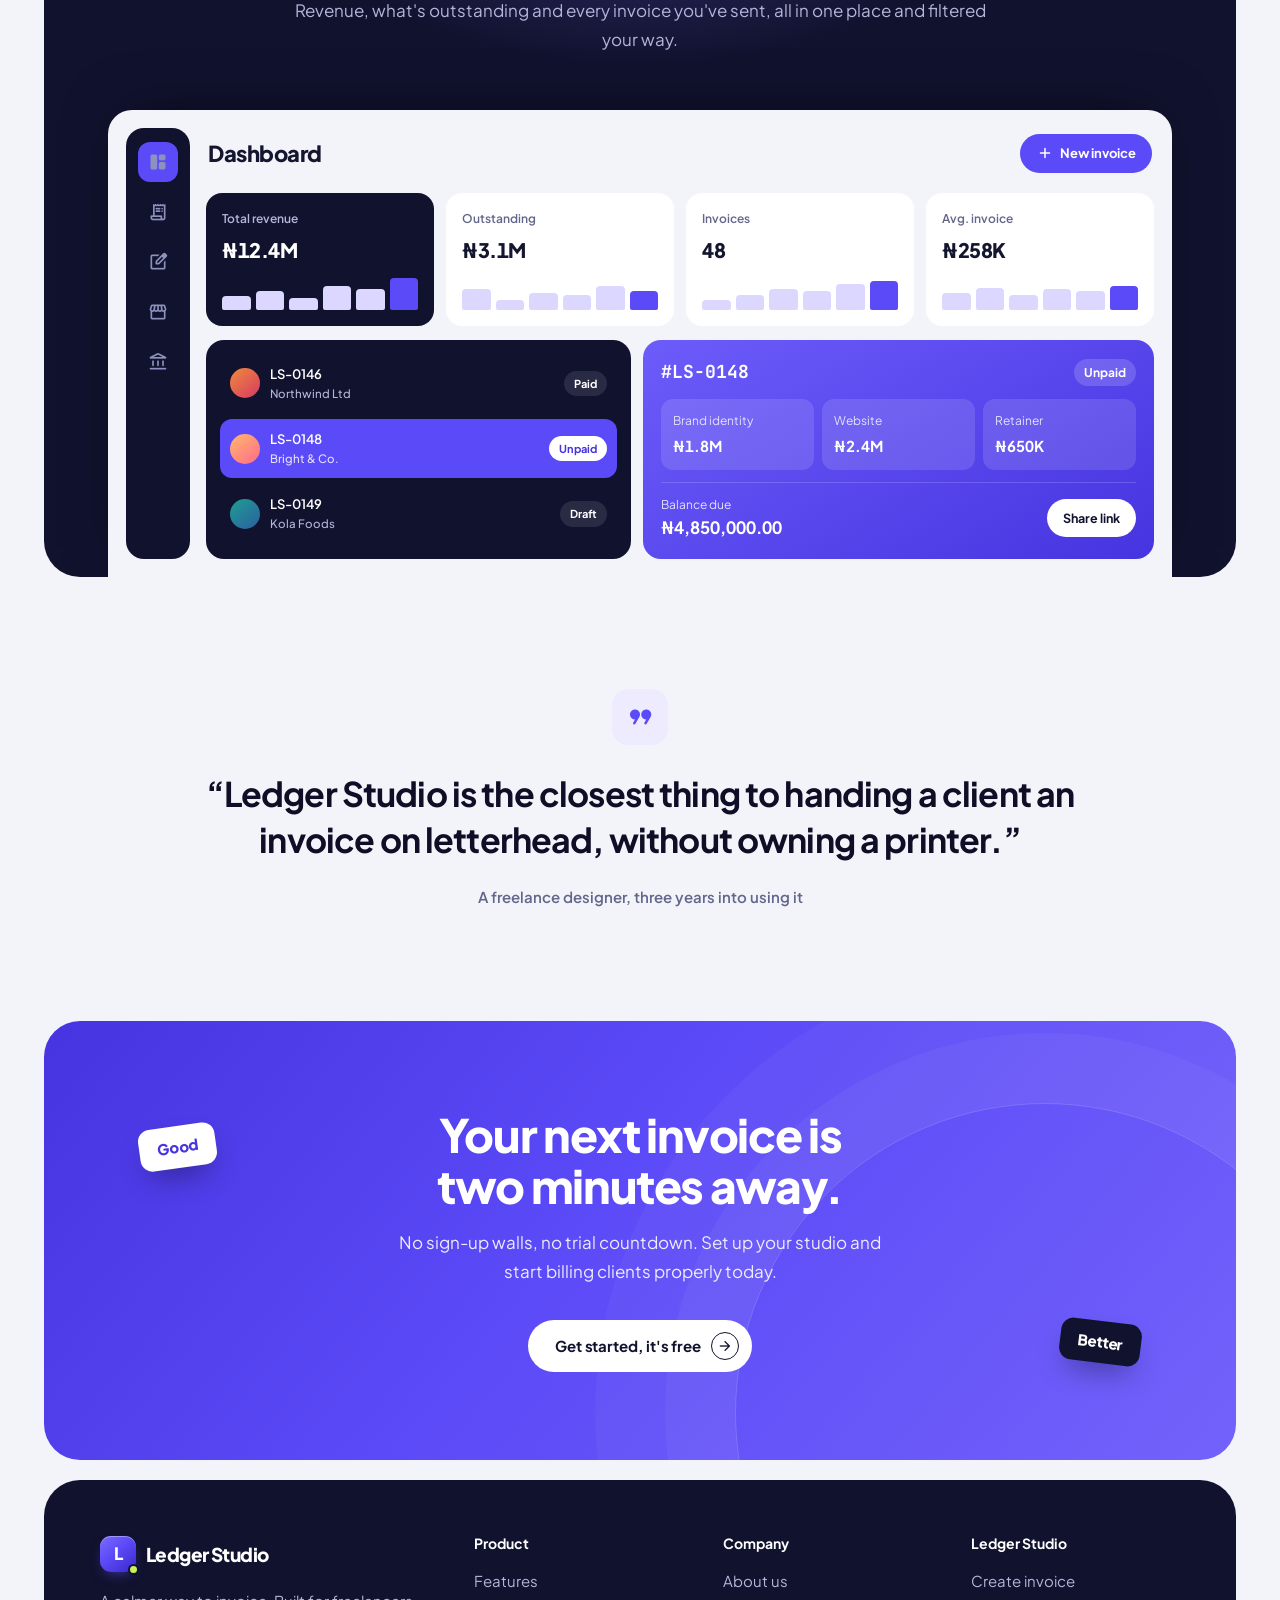
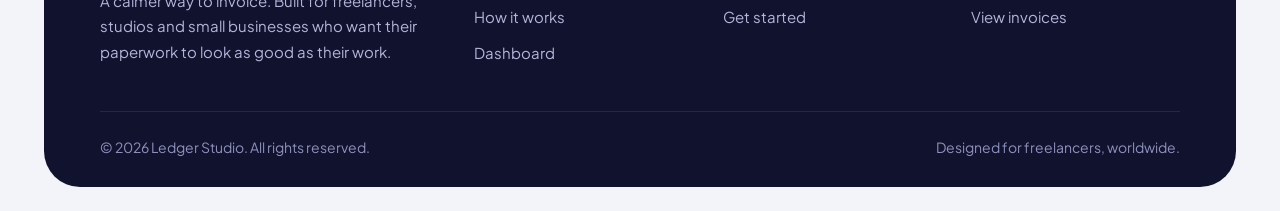
==== commit 181a11bb: "Redesign UI with indigo/navy design system across all pages - New design system: Plus Jakarta Sans, " ====
--- a/index.html
+++ b/index.html
@@ -5,192 +5,309 @@
 <meta name="viewport" content="width=device-width, initial-scale=1.0">
 <title>Ledger Studio — Beautiful invoices, generated in seconds</title>
 <meta name="description" content="Ledger Studio helps freelancers and businesses create polished, professional invoices in minutes — with your logo, your bank details, and your brand.">
+<meta name="theme-color" content="#11122E">
+<link rel="preconnect" href="https://fonts.googleapis.com">
+<link rel="preconnect" href="https://fonts.gstatic.com" crossorigin>
+<link rel="stylesheet" href="https://fonts.googleapis.com/css2?family=Plus+Jakarta+Sans:wght@400;500;600;700;800&family=JetBrains+Mono:wght@500;600&display=swap">
+<link rel="stylesheet" href="https://fonts.googleapis.com/css2?family=Material+Symbols+Rounded:opsz,wght,FILL,GRAD@20..48,400..600,0..1,0&display=block">
 <link rel="stylesheet" href="style.css">
 </head>
 <body>
-
-<nav class="nav" id="nav">
+<a href="#main" class="skip-link">Skip to content</a>
+
+<nav class="nav" id="nav" aria-label="Main">
   <div class="container nav-inner">
-    <a href="index.html" class="logo"><span class="logo-mark">L</span>Ledger Studio</a>
+    <a href="index.html" class="logo" aria-label="Ledger Studio home"><span class="logo-mark" aria-hidden="true">L</span>Ledger Studio</a>
     <div class="nav-links" id="navLinks">
-      <a href="index.html" class="active">Home</a>
+      <a href="index.html" class="active" aria-current="page">Home</a>
       <a href="index.html#features">Features</a>
       <a href="index.html#how">How it works</a>
-      <a href="about.html">About Us</a>
+      <a href="about.html">About us</a>
     </div>
     <div class="nav-actions">
-      <button class="theme-switch" id="themeSwitch" aria-label="Toggle dark mode"><span class="knob"></span></button>
-      <a href="app.html" class="btn btn-primary btn-sm">Get Started</a>
-      <button class="mobile-menu-btn" id="mobileMenuBtn" aria-label="Toggle menu"><span></span><span></span><span></span></button>
+      <button class="theme-switch" id="themeSwitch" aria-label="Dark mode" aria-pressed="false"><span class="knob" aria-hidden="true"></span></button>
+      <a href="app.html" class="btn btn-primary btn-sm">Get started <span class="ms btn-ic" aria-hidden="true">arrow_forward</span></a>
+      <button class="mobile-menu-btn" id="mobileMenuBtn" aria-label="Open menu" aria-controls="navLinks"><span></span><span></span><span></span></button>
     </div>
   </div>
 </nav>
 
+<main id="main">
+
+<!-- HERO -->
 <section class="hero">
-  <div class="hero-bg-glow"></div>
-  <div class="hero-bg-grid"></div>
-  <div class="container hero-grid">
-    <div class="hero-copy">
-      <span class="eyebrow">Invoicing, refined</span>
-      <h1>Invoices worthy of the work you do.</h1>
-      <p class="lead">Ledger Studio turns client billing into a two-minute ritual — your logo, your bank details, your brand, remembered every time. No spreadsheets, no clutter, just clean paperwork that gets you paid.</p>
-      <div class="hero-actions">
-        <a href="app.html" class="btn btn-primary">Create your first invoice →</a>
-        <a href="#how" class="btn btn-ghost">See how it works</a>
-      </div>
-      <div class="trust-row">
-        <div class="stat"><b>2 min</b><span>Avg. time to send</span></div>
-        <div class="stat"><b>100%</b><span>Free to use</span></div>
-        <div class="stat"><b>&#8734;</b><span>Invoices saved locally</span></div>
-      </div>
-    </div>
-
-    <div class="invoice-mock" aria-hidden="true">
-      <div class="invoice-mock-head">
-        <div style="display:flex;gap:12px;align-items:center;">
-          <div class="im-logo"></div>
-          <div>
-            <h4>Bright & Co.</h4>
-            <small>invoice #LS-0148</small>
-          </div>
-        </div>
-        <span class="im-badge">DUE JUL 24</span>
-      </div>
-      <div class="im-row"><span>Brand identity design</span><span>₦1,800,000.00</span></div>
-      <div class="im-row"><span>Website — 4 pages</span><span>₦2,400,000.00</span></div>
-      <div class="im-row"><span>Monthly retainer</span><span>₦650,000.00</span></div>
-      <div class="im-total">
-        <span style="font-size:13px;color:var(--ink-faint);text-transform:uppercase;letter-spacing:.06em;">Total due</span>
-        <b class="im-total-num">₦4,850,000.00</b>
-      </div>
-      <div class="im-stamp">Paid</div>
-    </div>
-  </div>
-</section>
-
+  <div class="container">
+    <div class="hero-panel">
+      <div class="hero-rings" aria-hidden="true"></div>
+      <div class="hero-grid">
+        <div class="hero-copy">
+          <span class="eyebrow"><span class="ms" aria-hidden="true">auto_awesome</span>Invoicing, refined</span>
+          <h1>Invoices worthy of the <em>work you do.</em></h1>
+          <p class="lead">Ledger Studio turns client billing into a two-minute ritual. Your logo, your bank details and your brand are remembered every time, so every invoice you send looks like it came from a serious studio.</p>
+          <div class="hero-actions">
+            <a href="app.html" class="btn btn-primary">Create your first invoice <span class="ms btn-ic" aria-hidden="true">arrow_forward</span></a>
+            <a href="#how" class="btn btn-outline-light">See how it works</a>
+          </div>
+          <div class="hero-proof">
+            <div class="stack" aria-hidden="true">
+              <span style="background:#5B4AF7;"><span class="ms">brush</span></span>
+              <span style="background:#D63A63;"><span class="ms">photo_camera</span></span>
+              <span style="background:#1F9E92;"><span class="ms">code</span></span>
+              <span style="background:#C27C00;"><span class="ms">storefront</span></span>
+            </div>
+            <span>Made for <b>designers, developers, studios</b> and small businesses.</span>
+          </div>
+        </div>
+
+        <div class="hero-visual" aria-hidden="true">
+          <span class="tag-tilt t1">Paid</span>
+          <div class="app-tile a1"><span class="ms">receipt_long</span></div>
+          <div class="float-card fc-time">
+            <div class="fc-ic"><span class="ms">bolt</span></div>
+            <div><b>2 min</b><small>to send an invoice</small></div>
+          </div>
+          <div class="invoice-mock">
+            <div class="invoice-mock-head">
+              <div style="display:flex;gap:12px;align-items:center;">
+                <div class="im-logo"></div>
+                <div>
+                  <h4>Bright &amp; Co.</h4>
+                  <small>#LS-0148</small>
+                </div>
+              </div>
+              <span class="im-badge">Due Jul 24</span>
+            </div>
+            <div class="im-row"><span>Brand identity design</span><span>₦1,800,000.00</span></div>
+            <div class="im-row"><span>Website, 4 pages</span><span>₦2,400,000.00</span></div>
+            <div class="im-row"><span>Monthly retainer</span><span>₦650,000.00</span></div>
+            <div class="im-total">
+              <small>Total due</small>
+              <b class="im-total-num">₦4,850,000.00</b>
+            </div>
+          </div>
+          <div class="float-card fc-paid">
+            <div class="fc-ic"><span class="ms fill">check_circle</span></div>
+            <div><b>Payment received</b><small>Bright &amp; Co. · just now</small></div>
+          </div>
+          <span class="tag-tilt t2">On brand</span>
+        </div>
+      </div>
+    </div>
+
+    <div class="cap-strip" aria-label="What's included">
+      <span><span class="ms" aria-hidden="true">palette</span>Your logo &amp; brand</span>
+      <span><span class="ms" aria-hidden="true">account_balance</span>Bank details built in</span>
+      <span><span class="ms" aria-hidden="true">picture_as_pdf</span>One-click PDF</span>
+      <span><span class="ms" aria-hidden="true">link</span>Shareable links</span>
+      <span><span class="ms" aria-hidden="true">currency_exchange</span>6 currencies</span>
+      <span><span class="ms" aria-hidden="true">contrast</span>Light &amp; dark</span>
+    </div>
+  </div>
+</section>
+
+<!-- STAT BAND -->
+<section class="section" style="padding-bottom:0;">
+  <div class="container">
+    <div class="stat-band reveal">
+      <div>
+        <h2>Billing that feels like part of the <span class="swoosh">craft</span></h2>
+        <p>Set up your studio once. After that, every invoice is pre-filled with your brand, your details and the way you like to get paid, so you can get back to the actual work.</p>
+        <a href="app.html" class="btn btn-primary btn-sm">Start for free <span class="ms btn-ic" aria-hidden="true">arrow_forward</span></a>
+      </div>
+      <div class="stat-tiles">
+        <div class="stat-tile"><b>6</b><span>Currencies supported</span></div>
+        <div class="stat-tile"><b>2 min</b><span>Average time to send</span></div>
+        <div class="stat-tile"><b>1-click</b><span>PDF &amp; print export</span></div>
+        <div class="stat-tile"><b>Free</b><span>No trial, no card</span></div>
+      </div>
+    </div>
+  </div>
+</section>
+
+<!-- FEATURES -->
 <section class="section" id="features">
-  <div class="container">
-    <div class="section-head reveal">
-      <span class="eyebrow">Why Ledger Studio</span>
+  <div class="container feature-split">
+    <div class="sticky reveal">
+      <span class="eyebrow"><span class="ms" aria-hidden="true">widgets</span>Why Ledger Studio</span>
       <h2>Everything an invoice needs. Nothing it doesn't.</h2>
+      <p>Powerful where it counts and quiet everywhere else. Each feature exists to help you send clean paperwork and get paid sooner.</p>
+      <a href="app.html" class="btn btn-ghost btn-sm">Explore the dashboard <span class="ms btn-ic" aria-hidden="true">arrow_forward</span></a>
     </div>
     <div class="feature-grid reveal-stagger">
       <div class="feature-card">
-        <div class="feature-icon"><svg class="icon-lg" viewBox="0 0 24 24" fill="none" stroke="currentColor" stroke-width="1.75" stroke-linecap="round" stroke-linejoin="round"><path d="M17 3a2.83 2.83 0 1 1 4 4L7.5 20.5 2 22l1.5-5.5Z"/><path d="M15 5l4 4"/></svg></div>
-        <h3>Your brand, remembered</h3>
-        <p>Upload your logo and save your company details once. Every invoice after that is pre-filled and ready.</p>
-      </div>
-      <div class="feature-card">
-        <div class="feature-icon"><svg class="icon-lg" viewBox="0 0 24 24" fill="none" stroke="currentColor" stroke-width="1.75" stroke-linecap="round" stroke-linejoin="round"><path d="M3 21h18"/><path d="M5 21V9l7-5 7 5v12"/><path d="M9 21v-6h6v6"/><path d="M9 9h.01M12 9h.01M15 9h.01"/></svg></div>
-        <h3>Bank details built in</h3>
-        <p>Store your payment details securely and have them appear automatically on every invoice you send.</p>
-      </div>
-      <div class="feature-card">
-        <div class="feature-icon"><svg class="icon-lg" viewBox="0 0 24 24" fill="none" stroke="currentColor" stroke-width="1.75" stroke-linecap="round" stroke-linejoin="round"><path d="M3 3v18h18"/><path d="M7 15l4-5 3 3 5-7"/></svg></div>
-        <h3>A dashboard that counts</h3>
-        <p>Track what you've earned, filter by week, month or year, and see paid vs. outstanding at a glance.</p>
-      </div>
-      <div class="feature-card">
-        <div class="feature-icon"><svg class="icon-lg" viewBox="0 0 24 24" fill="none" stroke="currentColor" stroke-width="1.75" stroke-linecap="round" stroke-linejoin="round"><path d="M12 20h9"/><path d="M16.5 3.5a2.12 2.12 0 0 1 3 3L7 19l-4 1 1-4Z"/></svg></div>
-        <h3>Edit anytime</h3>
-        <p>Revisit any invoice you've created, update line items or client details, and keep your records current.</p>
-      </div>
-      <div class="feature-card">
-        <div class="feature-icon"><svg class="icon-lg" viewBox="0 0 24 24" fill="none" stroke="currentColor" stroke-width="1.75" stroke-linecap="round" stroke-linejoin="round"><path d="M21 12.79A9 9 0 1 1 11.21 3 7 7 0 0 0 21 12.79Z"/></svg></div>
-        <h3>Light or dark</h3>
-        <p>Switch between a bright studio look and a low-light ledger — whichever suits your desk.</p>
-      </div>
-      <div class="feature-card">
-        <div class="feature-icon"><svg class="icon-lg" viewBox="0 0 24 24" fill="none" stroke="currentColor" stroke-width="1.75" stroke-linecap="round" stroke-linejoin="round"><rect x="6" y="2" width="12" height="20" rx="2"/><path d="M11 18h2"/></svg></div>
-        <h3>Works on any screen</h3>
-        <p>Create and check invoices from your phone, tablet or desktop, with a layout that adapts to all three.</p>
-      </div>
-    </div>
-  </div>
-</section>
-
-<section class="section" id="how" style="background:var(--surface-2);">
-  <div class="container">
-    <div class="section-head reveal">
-      <span class="eyebrow">The process</span>
+        <div class="feature-icon"><span class="ms" aria-hidden="true">palette</span></div>
+        <div><h3>Your brand, remembered</h3><p>Upload your logo and save your company details once. Every invoice after that is pre-filled and ready.</p></div>
+        <span class="ms chev" aria-hidden="true">chevron_right</span>
+      </div>
+      <div class="feature-card">
+        <div class="feature-icon"><span class="ms" aria-hidden="true">account_balance</span></div>
+        <div><h3>Bank details built in</h3><p>Store your payment details securely and have them appear automatically on every invoice you send.</p></div>
+        <span class="ms chev" aria-hidden="true">chevron_right</span>
+      </div>
+      <div class="feature-card">
+        <div class="feature-icon"><span class="ms" aria-hidden="true">monitoring</span></div>
+        <div><h3>A dashboard that counts</h3><p>Track what you've earned, filter by week, month or year, and see paid vs. outstanding at a glance.</p></div>
+        <span class="ms chev" aria-hidden="true">chevron_right</span>
+      </div>
+      <div class="feature-card">
+        <div class="feature-icon"><span class="ms" aria-hidden="true">edit_document</span></div>
+        <div><h3>Edit anytime</h3><p>Revisit any invoice you've created, update line items or client details, and keep your records current.</p></div>
+        <span class="ms chev" aria-hidden="true">chevron_right</span>
+      </div>
+      <div class="feature-card">
+        <div class="feature-icon"><span class="ms" aria-hidden="true">share</span></div>
+        <div><h3>Share with a link</h3><p>Send clients a read-only invoice link they can open, print or download, with no account needed.</p></div>
+        <span class="ms chev" aria-hidden="true">chevron_right</span>
+      </div>
+      <div class="feature-card">
+        <div class="feature-icon"><span class="ms" aria-hidden="true">devices</span></div>
+        <div><h3>Works on any screen</h3><p>Create and check invoices from your phone, tablet or desktop, in light or dark mode.</p></div>
+        <span class="ms chev" aria-hidden="true">chevron_right</span>
+      </div>
+    </div>
+  </div>
+</section>
+
+<!-- HOW IT WORKS -->
+<section class="section" id="how" style="padding-top:0;">
+  <div class="container">
+    <div class="section-head center reveal">
+      <span class="eyebrow"><span class="ms" aria-hidden="true">route</span>The process</span>
       <h2>From blank page to sent invoice, in four steps.</h2>
     </div>
     <div class="steps reveal-stagger">
       <div class="step">
-        <span class="step-num">01</span>
+        <div class="step-top"><span class="step-num">01</span><span class="step-ic"><span class="ms" aria-hidden="true">storefront</span></span></div>
         <h3>Set up your studio</h3>
-        <p>Add your company name, logo and bank details once — Ledger Studio remembers them from here on.</p>
+        <p>Add your company name, logo and bank details once. Ledger Studio remembers them from here on.</p>
       </div>
       <div class="step">
-        <span class="step-num">02</span>
+        <div class="step-top"><span class="step-num">02</span><span class="step-ic"><span class="ms" aria-hidden="true">person_add</span></span></div>
         <h3>Add your client</h3>
-        <p>Enter their name, email and address, or pick a client you've billed before.</p>
+        <p>Enter their name, email and address. The preview fills in as you type.</p>
       </div>
       <div class="step">
-        <span class="step-num">03</span>
+        <div class="step-top"><span class="step-num">03</span><span class="step-ic"><span class="ms" aria-hidden="true">format_list_bulleted</span></span></div>
         <h3>List the work</h3>
         <p>Add line items, quantities and rates. Totals, tax and discounts calculate themselves.</p>
       </div>
-      <div class="step">
-        <span class="step-num">04</span>
+      <div class="step featured">
+        <div class="step-top"><span class="step-num">04</span><span class="step-ic"><span class="ms" aria-hidden="true">send</span></span></div>
         <h3>Send or print</h3>
-        <p>Preview your invoice exactly as your client will see it, then print or save it as a PDF.</p>
-      </div>
-    </div>
-  </div>
-</section>
-
-<section class="section">
-  <div class="container">
-    <div class="quote-block reveal">
-      <p>"Ledger Studio is the closest thing to handing a client an invoice on letterhead — without owning a printer."</p>
-      <div class="quote-attr">— A freelance designer, three years into using it</div>
-    </div>
-  </div>
-</section>
-
+        <p>Preview your invoice exactly as your client will see it, then share a link, print or save it as a PDF.</p>
+        <span class="step-pill">You get paid</span>
+      </div>
+    </div>
+  </div>
+</section>
+
+<!-- PRODUCT PREVIEW -->
 <section class="section" style="padding-top:0;">
   <div class="container">
+    <div class="preview-band reveal">
+      <div class="section-head center">
+        <span class="eyebrow"><span class="ms" aria-hidden="true">space_dashboard</span>Inside the studio</span>
+        <h2>Your whole billing picture, one calm screen.</h2>
+        <p>Revenue, what's outstanding and every invoice you've sent, all in one place and filtered your way.</p>
+      </div>
+      <div class="dash-mock" role="img" aria-label="Preview of the Ledger Studio dashboard with revenue stats and an invoice list">
+        <div class="dm-rail" aria-hidden="true">
+          <span class="on"><span class="ms fill">space_dashboard</span></span>
+          <span><span class="ms">receipt_long</span></span>
+          <span><span class="ms">edit_square</span></span>
+          <span><span class="ms">storefront</span></span>
+          <span><span class="ms">account_balance</span></span>
+        </div>
+        <div class="dm-body" aria-hidden="true">
+          <div class="dm-top"><b>Dashboard</b><span class="pill"><span class="ms sm">add</span>New invoice</span></div>
+          <div class="dm-stats">
+            <div class="dm-stat dark"><small>Total revenue</small><b>₦12.4M</b><div class="bars"><i style="height:40%"></i><i style="height:55%"></i><i style="height:35%"></i><i style="height:70%"></i><i style="height:60%"></i><i style="height:95%"></i></div></div>
+            <div class="dm-stat"><small>Outstanding</small><b>₦3.1M</b><div class="bars"><i style="height:60%"></i><i style="height:30%"></i><i style="height:50%"></i><i style="height:45%"></i><i style="height:70%"></i><i style="height:55%"></i></div></div>
+            <div class="dm-stat"><small>Invoices</small><b>48</b><div class="bars"><i style="height:30%"></i><i style="height:45%"></i><i style="height:60%"></i><i style="height:55%"></i><i style="height:75%"></i><i style="height:85%"></i></div></div>
+            <div class="dm-stat"><small>Avg. invoice</small><b>₦258K</b><div class="bars"><i style="height:50%"></i><i style="height:65%"></i><i style="height:45%"></i><i style="height:60%"></i><i style="height:55%"></i><i style="height:70%"></i></div></div>
+          </div>
+          <div class="dm-split">
+            <div class="dm-list">
+              <div class="row"><span class="av" style="background:linear-gradient(140deg,#F08A3C,#D63A63)"></span><span class="grow">LS-0146<small>Northwind Ltd</small></span><span class="chip-s">Paid</span></div>
+              <div class="row on"><span class="av" style="background:linear-gradient(140deg,#FFB86B,#FF6B8B)"></span><span class="grow">LS-0148<small>Bright &amp; Co.</small></span><span class="chip-s">Unpaid</span></div>
+              <div class="row"><span class="av" style="background:linear-gradient(140deg,#1F9E92,#2B5FA0)"></span><span class="grow">LS-0149<small>Kola Foods</small></span><span class="chip-s">Draft</span></div>
+            </div>
+            <div class="dm-detail">
+              <div class="h"><b>#LS-0148</b><span>Unpaid</span></div>
+              <div class="grid">
+                <div>Brand identity<b>₦1.8M</b></div>
+                <div>Website<b>₦2.4M</b></div>
+                <div>Retainer<b>₦650K</b></div>
+              </div>
+              <div class="foot"><div>Balance due<b>₦4,850,000.00</b></div><span class="pay">Share link</span></div>
+            </div>
+          </div>
+        </div>
+      </div>
+    </div>
+  </div>
+</section>
+
+<!-- QUOTE -->
+<section class="section" style="padding-top:0;">
+  <div class="container">
+    <figure class="quote-block reveal">
+      <div class="q-ic" aria-hidden="true"><span class="ms fill">format_quote</span></div>
+      <blockquote><p>“Ledger Studio is the closest thing to handing a client an invoice on letterhead, without owning a printer.”</p></blockquote>
+      <figcaption class="quote-attr">A freelance designer, three years into using it</figcaption>
+    </figure>
+  </div>
+</section>
+
+<!-- CTA -->
+<section class="section" style="padding-top:0;padding-bottom:0;">
+  <div class="container">
     <div class="cta-banner reveal">
-      <div class="cta-glow"></div>
+      <div class="cta-glow" aria-hidden="true"></div>
+      <span class="tag-tilt t1" aria-hidden="true">Good</span>
+      <span class="tag-tilt t2" aria-hidden="true">Better</span>
       <h2>Your next invoice is two minutes away.</h2>
       <p>No sign-up walls, no trial countdown. Set up your studio and start billing clients properly today.</p>
-      <a href="app.html" class="btn btn-ghost">Get started — it's free →</a>
-    </div>
-  </div>
-</section>
+      <a href="app.html" class="btn btn-light">Get started, it's free <span class="ms btn-ic" aria-hidden="true">arrow_forward</span></a>
+    </div>
+  </div>
+</section>
+
+</main>
 
 <footer class="footer">
   <div class="container">
-    <div class="footer-grid">
-      <div class="footer-brand">
-        <a href="index.html" class="logo"><span class="logo-mark">L</span>Ledger Studio</a>
-        <p>A calmer way to invoice. Built for freelancers, studios and small businesses who want their paperwork to look as good as their work.</p>
-      </div>
-      <div class="footer-col">
-        <h4>Product</h4>
-        <a href="index.html#features">Features</a>
-        <a href="index.html#how">How it works</a>
-        <a href="app.html">Dashboard</a>
-      </div>
-      <div class="footer-col">
-        <h4>Company</h4>
-        <a href="about.html">About us</a>
-        <a href="app.html">Get started</a>
-      </div>
-      <div class="footer-col">
-        <h4>Ledger Studio</h4>
-        <a href="app.html">Create invoice</a>
-        <a href="app.html">View invoices</a>
-      </div>
-    </div>
-    <div class="footer-bottom">
-      <span>© <span id="year"></span> Ledger Studio. All rights reserved.</span>
-      <span>Designed for freelancers, worldwide.</span>
+    <div class="footer-shell">
+      <div class="footer-grid">
+        <div class="footer-brand">
+          <a href="index.html" class="logo"><span class="logo-mark" aria-hidden="true">L</span>Ledger Studio</a>
+          <p>A calmer way to invoice. Built for freelancers, studios and small businesses who want their paperwork to look as good as their work.</p>
+        </div>
+        <nav class="footer-col" aria-label="Product">
+          <h4>Product</h4>
+          <a href="index.html#features">Features</a>
+          <a href="index.html#how">How it works</a>
+          <a href="app.html">Dashboard</a>
+        </nav>
+        <nav class="footer-col" aria-label="Company">
+          <h4>Company</h4>
+          <a href="about.html">About us</a>
+          <a href="app.html">Get started</a>
+        </nav>
+        <nav class="footer-col" aria-label="Studio">
+          <h4>Ledger Studio</h4>
+          <a href="app.html">Create invoice</a>
+          <a href="app.html">View invoices</a>
+        </nav>
+      </div>
+      <div class="footer-bottom">
+        <span>© <span id="year"></span> Ledger Studio. All rights reserved.</span>
+        <span>Designed for freelancers, worldwide.</span>
+      </div>
     </div>
   </div>
 </footer>
 
 <script src="script.js"></script>
 </body>
-</html>+</html>
--- a/style.css
+++ b/style.css
@@ -1,744 +1,1213 @@
 /* =========================================================
-   LEDGER STUDIO — Global Stylesheet
-   Font: Satoshi (display + body) / JetBrains Mono (ledger numerals)
-   Brand: #046C04
+   LEDGER STUDIO — Design System
+   Type:  Plus Jakarta Sans (display + UI), JetBrains Mono (invoice IDs)
+   Icons: Google Material Symbols Rounded
+   Brand: Indigo #5B4AF7 on cool canvas, navy #11122E for contrast panels
 ========================================================= */
 
-@import url('https://api.fontshare.com/v2/css?f[]=satoshi@400,500,700,900&display=swap');
-@import url('https://fonts.googleapis.com/css2?family=JetBrains+Mono:wght@400;500;700&display=swap');
-
-/* ---------- Design Tokens ---------- */
+/* ---------- Tokens ---------- */
 :root{
-  --font-display:'Satoshi', -apple-system, BlinkMacSystemFont, sans-serif;
-  --font-body:'Satoshi', -apple-system, BlinkMacSystemFont, sans-serif;
-  --font-mono:'JetBrains Mono', ui-monospace, monospace;
-
-  --brand:#046C04;
-  --brand-light:#0C8A0C;
-  --brand-dark:#024D02;
-  --gold:#B8912F;
-
-  --bg:#F7F5EF;
+  --font-display:'Plus Jakarta Sans', system-ui, -apple-system, 'Segoe UI', sans-serif;
+  --font-body:'Plus Jakarta Sans', system-ui, -apple-system, 'Segoe UI', sans-serif;
+  --font-mono:'JetBrains Mono', ui-monospace, SFMono-Regular, monospace;
+
+  /* Brand */
+  --brand:#5B4AF7;
+  --brand-strong:#4634E0;
+  --brand-light:#8C7EFF;
+  --brand-soft:#EEEBFF;
+  --brand-tint:#F6F4FF;
+  --on-brand:#FFFFFF;
+
+  /* Contrast panels (navy) — stay dark in both themes */
+  --navy:#11122E;
+  --navy-2:#1B1C45;
+  --navy-3:#2A2B63;
+  --navy-line:rgba(255,255,255,.09);
+  --navy-ink:#FFFFFF;
+  --navy-soft:#B3B5D9;
+  --navy-faint:#8E91BD;
+
+  /* Canvas */
+  --bg:#F3F4FA;
   --surface:#FFFFFF;
-  --surface-2:#F0EDE2;
-  --surface-3:#E9E5D8;
-  --ink:#0B1410;
-  --ink-soft:#4B5A53;
-  --ink-faint:#8B978F;
-  --border:#E3DFD1;
-  --danger:#B3261E;
-  --warn:#9A6B00;
-
-  --shadow-sm:0 1px 2px rgba(11,20,16,.05), 0 1px 1px rgba(11,20,16,.04);
-  --shadow-md:0 2px 6px rgba(11,20,16,.05), 0 14px 28px -10px rgba(11,20,16,.14);
-  --shadow-lg:0 4px 10px rgba(11,20,16,.05), 0 30px 60px -16px rgba(11,20,16,.20);
-  --shadow-gold:0 8px 30px rgba(184,145,47,.25);
-  --ring:0 0 0 4px color-mix(in srgb, var(--brand) 16%, transparent);
-
-  --radius-sm:8px;
-  --radius-md:16px;
+  --surface-2:#F1F2F9;
+  --surface-3:#E7E9F3;
+  --ink:#0E0F26;
+  --ink-soft:#45486A;
+  --ink-faint:#62668A;
+  --border:#E3E5F0;
+
+  /* Semantic */
+  --success:#0B7A44;
+  --success-soft:#E2F5EB;
+  --warn:#8F5600;
+  --warn-soft:#FFF1D9;
+  --danger:#C42B2B;
+  --danger-soft:#FDE8E8;
+
+  /* Elevation */
+  --shadow-xs:0 1px 2px rgba(17,18,46,.06);
+  --shadow-sm:0 1px 2px rgba(17,18,46,.05), 0 2px 8px -2px rgba(17,18,46,.06);
+  --shadow-md:0 2px 6px rgba(17,18,46,.04), 0 16px 32px -12px rgba(17,18,46,.14);
+  --shadow-lg:0 4px 12px rgba(17,18,46,.05), 0 32px 64px -20px rgba(17,18,46,.24);
+  --shadow-brand:0 10px 24px -8px rgba(91,74,247,.55);
+
+  /* Shape + motion */
+  --radius-xs:10px;
+  --radius-sm:14px;
+  --radius-md:20px;
   --radius-lg:28px;
+  --radius-xl:36px;
   --ease:cubic-bezier(.16,.84,.44,1);
   --ease-spring:cubic-bezier(.2,1.1,.3,1);
 }
 
 [data-theme="dark"]{
-  --brand:#22B54A;
-  --brand-light:#3ECF63;
-  --brand-dark:#0C8A0C;
-  --gold:#D9B76A;
-
-  --bg:#080D0A;
-  --surface:#101511;
-  --surface-2:#161D18;
-  --surface-3:#1E2721;
-  --ink:#EEF3EF;
-  --ink-soft:#A6B4AC;
-  --ink-faint:#5C6A62;
-  --border:#212B24;
-  --shadow-sm:0 1px 2px rgba(0,0,0,.35), 0 1px 1px rgba(0,0,0,.2);
-  --shadow-md:0 2px 6px rgba(0,0,0,.3), 0 14px 30px -10px rgba(0,0,0,.5);
-  --shadow-lg:0 4px 12px rgba(0,0,0,.35), 0 30px 64px -16px rgba(0,0,0,.6);
-  --shadow-gold:0 8px 30px rgba(217,183,106,.15);
-  --ring:0 0 0 4px color-mix(in srgb, var(--brand) 22%, transparent);
-}
-
+  --brand:#7C6DFF;
+  --brand-strong:#9387FF;
+  --brand-light:#A79DFF;
+  --brand-soft:rgba(124,109,255,.16);
+  --brand-tint:rgba(124,109,255,.08);
+
+  --navy:#16173A;
+  --navy-2:#1F2050;
+  --navy-3:#2D2E6A;
+
+  --bg:#0A0B1C;
+  --surface:#12132B;
+  --surface-2:#191A39;
+  --surface-3:#222448;
+  --ink:#F2F2FB;
+  --ink-soft:#B9BBD8;
+  --ink-faint:#9497BE;
+  --border:#25274C;
+
+  --success:#4BD48D;
+  --success-soft:rgba(75,212,141,.14);
+  --warn:#F2B451;
+  --warn-soft:rgba(242,180,81,.14);
+  --danger:#FF7A7A;
+  --danger-soft:rgba(255,122,122,.14);
+
+  --shadow-xs:0 1px 2px rgba(0,0,0,.4);
+  --shadow-sm:0 1px 2px rgba(0,0,0,.35), 0 2px 8px -2px rgba(0,0,0,.4);
+  --shadow-md:0 2px 6px rgba(0,0,0,.3), 0 16px 32px -12px rgba(0,0,0,.55);
+  --shadow-lg:0 4px 12px rgba(0,0,0,.35), 0 32px 64px -20px rgba(0,0,0,.7);
+  --shadow-brand:0 10px 28px -8px rgba(124,109,255,.55);
+}
+
+/* ---------- Base ---------- */
 *,*::before,*::after{box-sizing:border-box;margin:0;padding:0;}
-html{scroll-behavior:smooth;}
+html{scroll-behavior:smooth;-webkit-text-size-adjust:100%;}
 body{
   font-family:var(--font-body);
-  background:var(--bg);
-  color:var(--ink);
-  -webkit-font-smoothing:antialiased;
-  transition:background .4s var(--ease),color .4s var(--ease);
+  font-size:16px;line-height:1.6;
+  background:var(--bg);color:var(--ink);
+  -webkit-font-smoothing:antialiased;-moz-osx-font-smoothing:grayscale;
+  transition:background-color .35s var(--ease),color .35s var(--ease);
   overflow-x:hidden;
 }
 img{max-width:100%;display:block;}
 a{color:inherit;text-decoration:none;}
 ul{list-style:none;}
-button{font-family:inherit;cursor:pointer;border:none;background:none;color:inherit;}
-input,select,textarea{font-family:inherit;color:inherit;}
+button{font-family:inherit;font-size:inherit;cursor:pointer;border:none;background:none;color:inherit;}
+input,select,textarea{font-family:inherit;color:inherit;font-size:inherit;}
 ::selection{background:var(--brand);color:#fff;}
-:focus-visible{outline:none;box-shadow:var(--ring);border-radius:6px;}
-button:focus-visible, a:focus-visible{box-shadow:var(--ring);}
-
-.icon{width:18px;height:18px;flex-shrink:0;display:inline-block;vertical-align:middle;}
-.icon-lg{width:24px;height:24px;}
-.icon-sm{width:15px;height:15px;}
+:focus{outline:none;}
+:focus-visible{outline:2px solid var(--brand);outline-offset:3px;border-radius:8px;}
+.sr-only{position:absolute;width:1px;height:1px;padding:0;margin:-1px;overflow:hidden;clip:rect(0,0,0,0);white-space:nowrap;border:0;}
+
+.skip-link{
+  position:absolute;left:16px;top:-60px;z-index:1000;
+  background:var(--navy);color:#fff;padding:10px 18px;border-radius:999px;font-weight:600;font-size:14px;
+  transition:top .2s var(--ease);
+}
+.skip-link:focus{top:16px;}
+
+/* Google Material Symbols */
+.ms{
+  font-family:'Material Symbols Rounded';
+  font-weight:normal;font-style:normal;font-size:20px;line-height:1;
+  letter-spacing:normal;text-transform:none;white-space:nowrap;word-wrap:normal;direction:ltr;
+  display:inline-flex;align-items:center;justify-content:center;flex-shrink:0;
+  width:1em;height:1em;overflow:hidden;
+  -webkit-font-smoothing:antialiased;font-feature-settings:'liga';
+  font-variation-settings:'FILL' 0,'wght' 400,'GRAD' 0,'opsz' 24;
+  user-select:none;
+}
+.ms.fill{font-variation-settings:'FILL' 1,'wght' 400,'GRAD' 0,'opsz' 24;}
+.ms.sm{font-size:18px;}
+.ms.lg{font-size:24px;}
+.ms.xl{font-size:28px;}
 
 @media (prefers-reduced-motion: reduce){
-  *{animation-duration:.001ms !important;animation-iteration-count:1 !important;transition-duration:.001ms !important;scroll-behavior:auto !important;}
-}
-
-.container{width:100%;max-width:1220px;margin:0 auto;padding:0 24px;}
-.section{padding:120px 0;}
+  *,*::before,*::after{animation-duration:.001ms !important;animation-iteration-count:1 !important;transition-duration:.001ms !important;scroll-behavior:auto !important;}
+}
+
+/* ---------- Layout + type ---------- */
+.container{width:100%;max-width:1240px;margin:0 auto;padding:0 24px;}
+.section{padding:112px 0;}
+
+h1,h2,h3,h4,h5{font-family:var(--font-display);color:var(--ink);letter-spacing:-.025em;line-height:1.1;font-weight:700;}
+h1,h2{text-wrap:balance;}
+h1{font-size:clamp(40px,5.6vw,72px);font-weight:800;letter-spacing:-.035em;line-height:1.02;}
+h2{font-size:clamp(30px,3.6vw,46px);font-weight:800;letter-spacing:-.03em;}
+h3{font-size:19px;letter-spacing:-.015em;line-height:1.3;}
+h4{font-size:16px;}
+p{color:var(--ink-soft);line-height:1.7;}
+.lead{font-size:18px;line-height:1.7;max-width:560px;}
+.mono{font-family:var(--font-mono);font-size:.92em;letter-spacing:-.01em;}
+.num{font-variant-numeric:tabular-nums;}
+.text-brand{color:var(--brand);}
+
 .eyebrow{
   display:inline-flex;align-items:center;gap:8px;
-  font-size:13px;letter-spacing:.14em;text-transform:uppercase;
-  color:var(--brand);font-weight:700;margin-bottom:18px;
-}
-.eyebrow::before{content:"";width:22px;height:1px;background:var(--brand);display:inline-block;}
-
-h1,h2,h3,h4{font-family:var(--font-display);font-weight:700;line-height:1.08;letter-spacing:-.02em;}
-h1{font-size:clamp(40px,6vw,76px);font-weight:900;}
-h2{font-size:clamp(30px,4.2vw,48px);}
-h3{font-size:22px;}
-p{color:var(--ink-soft);line-height:1.7;font-size:16px;}
-.lead{font-size:19px;max-width:560px;}
-.mono{font-family:var(--font-mono);}
+  padding:6px 14px 6px 8px;border-radius:999px;
+  background:var(--brand-soft);color:var(--brand-strong);
+  font-size:13px;font-weight:700;letter-spacing:.01em;margin-bottom:20px;
+}
+[data-theme="dark"] .eyebrow{color:var(--brand-light);}
+.eyebrow .ms{font-size:16px;width:22px;height:22px;border-radius:50%;background:var(--brand);color:#fff;}
+.eyebrow.on-dark{background:rgba(255,255,255,.08);color:#fff;}
+
+/* Underline swoosh for headline accents */
+.swoosh{position:relative;white-space:nowrap;color:var(--brand);}
+.swoosh::after{
+  content:"";position:absolute;left:2%;right:2%;bottom:-.08em;height:.12em;border-radius:999px;
+  background:currentColor;opacity:.9;
+}
 
 /* ---------- Buttons ---------- */
 .btn{
-  display:inline-flex;align-items:center;justify-content:center;gap:9px;
-  padding:15px 28px;border-radius:999px;font-weight:600;font-size:14.5px;letter-spacing:-.005em;
-  transition:transform .25s var(--ease-spring),box-shadow .3s var(--ease),background .3s var(--ease),border-color .3s var(--ease),color .3s var(--ease);
-  white-space:nowrap;
+  display:inline-flex;align-items:center;justify-content:center;gap:10px;
+  height:52px;padding:0 26px;border-radius:999px;
+  font-size:15px;font-weight:700;letter-spacing:-.005em;white-space:nowrap;
+  border:1.5px solid transparent;
+  transition:background-color .2s var(--ease),border-color .2s var(--ease),color .2s var(--ease),transform .2s var(--ease),box-shadow .2s var(--ease);
 }
 .btn:active{transform:translateY(1px) scale(.98);}
-.btn-primary{
-  background:linear-gradient(180deg,var(--brand-light) 0%,var(--brand) 55%,var(--brand-dark) 100%);
-  color:#fff;box-shadow:inset 0 1px 0 rgba(255,255,255,.25), 0 1px 2px rgba(4,108,4,.3), 0 10px 24px -10px rgba(4,108,4,.65);
-  position:relative;
-}
-.btn-primary:hover{transform:translateY(-2px);box-shadow:inset 0 1px 0 rgba(255,255,255,.3), 0 2px 4px rgba(4,108,4,.3), 0 18px 32px -12px rgba(4,108,4,.75);}
-.btn-primary:active{transform:translateY(0) scale(.98);box-shadow:inset 0 1px 4px rgba(0,0,0,.2);}
-.btn-ghost{
-  background:var(--surface);border:1px solid var(--border);color:var(--ink);box-shadow:var(--shadow-sm);
-}
-.btn-ghost:hover{border-color:var(--brand);color:var(--brand);transform:translateY(-2px);box-shadow:var(--shadow-md);}
-.btn-gold{
-  background:linear-gradient(180deg,#CBA646,var(--gold) 55%,#8C6D22);color:#fff;box-shadow:var(--shadow-gold);
-}
-.btn-sm{padding:10px 18px;font-size:13px;}
+.btn .ms{font-size:20px;}
+.btn .btn-ic{
+  width:28px;height:28px;border-radius:50%;margin-right:-14px;
+  border:1.5px solid currentColor;font-size:16px;
+  transition:transform .25s var(--ease);
+}
+.btn:hover .btn-ic{transform:translateX(3px);}
+.btn-primary{background:var(--brand);color:#fff;box-shadow:var(--shadow-brand);}
+.btn-primary:hover{background:var(--brand-strong);}
+[data-theme="dark"] .btn-primary{background:#6A5AFA;}
+[data-theme="dark"] .btn-primary:hover{background:#5B4AF7;}
+.btn-ghost{background:var(--surface);color:var(--ink);border-color:var(--border);}
+.btn-ghost:hover{border-color:var(--ink-faint);background:var(--surface-2);}
+.btn-light{background:#fff;color:#11122E;}
+.btn-light:hover{background:#ECEBFF;}
+.btn-outline-light{background:transparent;color:#fff;border-color:rgba(255,255,255,.28);}
+.btn-outline-light:hover{border-color:#fff;background:rgba(255,255,255,.06);}
+.btn-danger{background:var(--danger-soft);color:var(--danger);}
+.btn-danger:hover{background:var(--danger);color:#fff;}
+[data-theme="dark"] .btn-danger:hover{color:#2A0606;}
+.btn-sm{height:42px;padding:0 18px;font-size:14px;gap:8px;}
+.btn-sm .ms{font-size:18px;}
+.btn-sm .btn-ic{width:24px;height:24px;font-size:14px;margin-right:-8px;}
 .btn-block{width:100%;}
-.btn-danger{background:color-mix(in srgb, var(--danger) 10%, transparent);color:var(--danger);}
-.btn-danger:hover{background:var(--danger);color:#fff;transform:translateY(-1px);}
-.btn-icon{width:42px;height:42px;padding:0;border-radius:50%;background:var(--surface-2);border:1px solid var(--border);}
-.btn-icon:hover{background:var(--brand);color:#fff;border-color:var(--brand);}
-
-/* ---------- Nav ---------- */
-.nav{
-  position:fixed;top:0;left:0;right:0;z-index:100;
-  padding:18px 0;transition:all .4s var(--ease);
-}
-.nav.scrolled{
-  background:color-mix(in srgb, var(--bg) 85%, transparent);
-  backdrop-filter:blur(20px) saturate(1.4);border-bottom:1px solid var(--border);padding:14px 0;
-  box-shadow:0 1px 0 rgba(0,0,0,.02), 0 12px 24px -16px rgba(11,20,16,.12);
-}
-.nav-inner{display:flex;align-items:center;justify-content:space-between;}
-.logo{display:flex;align-items:center;gap:10px;font-family:var(--font-display);font-weight:900;font-size:20px;letter-spacing:-.02em;}
-.logo-mark{
-  width:34px;height:34px;border-radius:9px;
-  background:linear-gradient(135deg,var(--brand),var(--brand-dark));
-  display:flex;align-items:center;justify-content:center;color:#fff;font-size:16px;font-weight:900;
-  box-shadow:0 6px 16px -4px rgba(4,108,4,.6);
-}
-.nav-links{display:flex;align-items:center;gap:36px;}
-.nav-links a{font-size:14.5px;font-weight:500;color:var(--ink-soft);position:relative;padding:4px 0;}
-.nav-links a::after{content:"";position:absolute;bottom:-2px;left:0;width:0;height:2px;background:var(--brand);transition:width .3s var(--ease);}
-.nav-links a:hover,.nav-links a.active{color:var(--ink);}
-.nav-links a:hover::after,.nav-links a.active::after{width:100%;}
-.nav-actions{display:flex;align-items:center;gap:14px;}
-.nav-toggle{display:none;}
+.btn[disabled]{opacity:.55;pointer-events:none;}
+
+.btn-icon{
+  width:44px;height:44px;border-radius:50%;display:inline-flex;align-items:center;justify-content:center;
+  background:var(--surface);border:1px solid var(--border);color:var(--ink);
+  transition:background-color .2s var(--ease),border-color .2s var(--ease);
+}
+.btn-icon:hover{background:var(--surface-2);border-color:var(--ink-faint);}
+
+.link-btn{font-size:13px;color:var(--brand);font-weight:700;margin-top:10px;display:inline-flex;min-height:24px;align-items:center;align-self:flex-start;}
+.link-btn:hover{text-decoration:underline;text-underline-offset:3px;}
 
 /* Theme switch */
 .theme-switch{
-  width:52px;height:28px;border-radius:999px;background:var(--surface-2);border:1px solid var(--border);
-  position:relative;transition:background .3s var(--ease);flex-shrink:0;
+  position:relative;width:60px;height:32px;border-radius:999px;flex-shrink:0;
+  background:var(--surface-3);border:1px solid var(--border);
+  transition:background-color .3s var(--ease);
 }
 .theme-switch .knob{
-  position:absolute;top:2px;left:2px;width:22px;height:22px;border-radius:50%;
-  background:linear-gradient(135deg,var(--brand),var(--brand-dark));
-  transition:transform .4s var(--ease);display:flex;align-items:center;justify-content:center;font-size:11px;
-}
-[data-theme="dark"] .theme-switch .knob{transform:translateX(24px);}
-
-/* Mobile nav */
-.mobile-menu-btn{display:none;width:40px;height:40px;flex-direction:column;justify-content:center;gap:5px;align-items:center;}
-.mobile-menu-btn span{width:22px;height:2px;background:var(--ink);transition:all .3s var(--ease);}
-.mobile-menu-btn.open span:nth-child(1){transform:translateY(7px) rotate(45deg);}
+  position:absolute;top:3px;left:3px;width:24px;height:24px;border-radius:50%;
+  background:#fff;box-shadow:0 2px 6px rgba(17,18,46,.2);
+  display:flex;align-items:center;justify-content:center;color:#C27C00;
+  transition:transform .35s var(--ease-spring),background-color .3s var(--ease),color .3s var(--ease);
+}
+.theme-switch .knob::before{
+  content:"light_mode";font-family:'Material Symbols Rounded';font-size:16px;line-height:1;
+  font-variation-settings:'FILL' 1,'wght' 500,'GRAD' 0,'opsz' 20;
+}
+[data-theme="dark"] .theme-switch{background:var(--brand);border-color:transparent;}
+[data-theme="dark"] .theme-switch .knob{transform:translateX(28px);background:#11122E;color:#fff;}
+[data-theme="dark"] .theme-switch .knob::before{content:"dark_mode";}
+
+/* ---------- Logo ---------- */
+.logo{display:inline-flex;align-items:center;gap:10px;font-weight:800;font-size:19px;letter-spacing:-.03em;color:var(--ink);}
+.logo-mark{
+  position:relative;width:36px;height:36px;border-radius:11px;
+  display:inline-flex;align-items:center;justify-content:center;
+  background:linear-gradient(140deg,#7B6CFF 0%,#5B4AF7 45%,#3A28C9 100%);
+  color:#fff;font-size:17px;font-weight:800;letter-spacing:0;
+  box-shadow:inset 0 1px 0 rgba(255,255,255,.35), 0 6px 14px -6px rgba(91,74,247,.7);
+}
+.logo-mark::after{
+  content:"";position:absolute;right:-3px;bottom:-3px;width:11px;height:11px;border-radius:50%;
+  background:#C9F25A;border:2.5px solid var(--bg);
+}
+
+/* =========================================================
+   MARKETING — NAV
+========================================================= */
+.nav{position:sticky;top:0;z-index:100;padding:14px 0;transition:padding .3s var(--ease),background-color .3s var(--ease);}
+.nav.scrolled{padding:8px 0;background:color-mix(in srgb, var(--bg) 82%, transparent);backdrop-filter:saturate(1.4) blur(14px);-webkit-backdrop-filter:saturate(1.4) blur(14px);}
+.nav-inner{display:flex;align-items:center;justify-content:space-between;gap:20px;}
+.nav-links{
+  display:flex;align-items:center;gap:4px;padding:6px;border-radius:999px;
+  background:var(--navy);box-shadow:var(--shadow-md);
+}
+.nav-links a{
+  position:relative;padding:10px 18px;border-radius:999px;
+  font-size:14px;font-weight:600;color:var(--navy-soft);
+  transition:color .2s var(--ease),background-color .2s var(--ease);
+}
+.nav-links a:hover{color:#fff;background:rgba(255,255,255,.06);}
+.nav-links a.active{color:#fff;}
+.nav-links a.active::after{
+  content:"";position:absolute;left:50%;bottom:4px;width:18px;height:3px;border-radius:3px;
+  background:var(--brand-light);transform:translateX(-50%);
+}
+.nav-actions{display:flex;align-items:center;gap:12px;}
+.mobile-menu-btn{
+  display:none;width:44px;height:44px;border-radius:50%;background:var(--surface);border:1px solid var(--border);
+  flex-direction:column;align-items:center;justify-content:center;gap:4px;
+}
+.mobile-menu-btn span{width:18px;height:2px;border-radius:2px;background:var(--ink);transition:transform .3s var(--ease),opacity .2s;}
+.mobile-menu-btn.open span:nth-child(1){transform:translateY(6px) rotate(45deg);}
 .mobile-menu-btn.open span:nth-child(2){opacity:0;}
-.mobile-menu-btn.open span:nth-child(3){transform:translateY(-7px) rotate(-45deg);}
-
-/* ---------- Hero ---------- */
-.hero{position:relative;padding:190px 0 120px;overflow:hidden;}
-.hero-bg-glow{
-  position:absolute;top:-200px;right:-200px;width:700px;height:700px;border-radius:50%;
-  background:radial-gradient(circle,rgba(4,108,4,.18),transparent 70%);pointer-events:none;
-  animation:float 12s ease-in-out infinite;
-}
-.hero-bg-grid{
-  position:absolute;inset:0;opacity:.5;pointer-events:none;
-  background-image:linear-gradient(var(--border) 1px,transparent 1px),linear-gradient(90deg,var(--border) 1px,transparent 1px);
-  background-size:64px 64px;mask-image:radial-gradient(ellipse 60% 50% at 50% 0%,#000 40%,transparent 100%);
-}
-@keyframes float{0%,100%{transform:translate(0,0);}50%{transform:translate(-30px,40px);}}
-
-.hero-grid{display:grid;grid-template-columns:1.05fr .95fr;gap:60px;align-items:center;position:relative;z-index:2;}
-.hero-copy .lead{margin:22px 0 36px;}
-.hero-actions{display:flex;gap:16px;align-items:center;flex-wrap:wrap;}
-.trust-row{display:flex;gap:28px;margin-top:52px;flex-wrap:wrap;}
-.trust-row .stat b{display:block;font-family:var(--font-display);font-size:26px;font-weight:900;color:var(--ink);}
-.trust-row .stat span{font-size:12.5px;color:var(--ink-faint);text-transform:uppercase;letter-spacing:.08em;}
-
-/* ---- Signature element: animated invoice mock ---- */
+.mobile-menu-btn.open span:nth-child(3){transform:translateY(-6px) rotate(-45deg);}
+
+/* =========================================================
+   MARKETING — HERO
+========================================================= */
+.hero{padding:8px 0 0;}
+.hero-panel{
+  position:relative;overflow:hidden;isolation:isolate;
+  background:var(--navy);border-radius:var(--radius-xl);
+  padding:72px 64px 64px;color:#fff;
+}
+.hero-panel::before{
+  content:"";position:absolute;z-index:-1;width:720px;height:720px;right:-160px;top:-220px;border-radius:50%;
+  background:radial-gradient(circle, rgba(124,109,255,.55) 0%, rgba(124,109,255,0) 62%);
+}
+.hero-rings{
+  position:absolute;z-index:-1;right:6%;top:50%;width:620px;height:620px;transform:translateY(-50%);
+  border-radius:50%;border:1px solid rgba(255,255,255,.06);pointer-events:none;
+}
+.hero-rings::before,.hero-rings::after{content:"";position:absolute;border-radius:50%;border:1px solid rgba(255,255,255,.06);}
+.hero-rings::before{inset:70px;}
+.hero-rings::after{inset:150px;}
+.hero-grid{display:grid;grid-template-columns:1.05fr .95fr;gap:56px;align-items:center;}
+.hero h1{color:#fff;}
+.hero h1 em{font-style:normal;color:var(--brand-light);}
+.hero .eyebrow{background:rgba(255,255,255,.08);color:#fff;}
+.hero .lead{color:var(--navy-soft);margin-top:24px;}
+.hero-actions{display:flex;gap:12px;flex-wrap:wrap;margin-top:36px;}
+.hero-proof{display:flex;align-items:center;gap:14px;margin-top:36px;color:var(--navy-soft);font-size:14px;}
+.hero-proof .stack{display:flex;}
+.hero-proof .stack span{
+  width:38px;height:38px;border-radius:50%;margin-left:-10px;border:2.5px solid var(--navy);
+  display:flex;align-items:center;justify-content:center;color:#fff;
+}
+.hero-proof .stack span:first-child{margin-left:0;}
+.hero-proof .stack .ms{font-size:18px;}
+.hero-proof b{color:#fff;font-weight:700;}
+
+/* Hero visual composition */
+.hero-visual{position:relative;min-height:440px;display:flex;align-items:center;justify-content:center;}
 .invoice-mock{
+  position:relative;width:100%;max-width:420px;
+  background:#fff;color:#14152F;border-radius:24px;padding:26px;
+  box-shadow:0 40px 80px -24px rgba(0,0,0,.6);
+  animation:mockIn .9s var(--ease) .1s both;
+}
+.invoice-mock-head{display:flex;justify-content:space-between;align-items:center;padding-bottom:18px;margin-bottom:8px;border-bottom:1px solid #ECEDF5;}
+.invoice-mock-head .im-logo{width:42px;height:42px;border-radius:12px;background:linear-gradient(140deg,#FFB86B,#FF6B8B);}
+.invoice-mock-head h4{font-size:16px;color:#14152F;}
+.invoice-mock-head small{font-size:12.5px;color:#62668A;font-family:var(--font-mono);}
+.im-badge{padding:6px 12px;border-radius:999px;background:#FFF1D9;color:#8F5600;font-size:11.5px;font-weight:700;letter-spacing:.02em;}
+.im-row{display:flex;justify-content:space-between;align-items:center;gap:12px;padding:12px 0;font-size:14px;color:#45486A;border-bottom:1px dashed #E7E9F3;}
+.im-row span:last-child{font-weight:700;color:#14152F;font-variant-numeric:tabular-nums;}
+.im-total{
+  display:flex;justify-content:space-between;align-items:center;margin-top:18px;padding:16px 18px;border-radius:16px;
+  background:linear-gradient(120deg,#5B4AF7,#7B6CFF);color:#fff;
+}
+.im-total small{font-size:12px;font-weight:600;letter-spacing:.02em;}
+.im-total-num{font-size:24px;font-weight:800;letter-spacing:-.02em;font-variant-numeric:tabular-nums;}
+
+/* Floating pieces around the mock */
+.float-card{
+  position:absolute;z-index:2;background:#fff;color:#14152F;border-radius:18px;padding:14px 18px 14px 14px;
+  box-shadow:0 24px 48px -16px rgba(0,0,0,.5);display:flex;align-items:center;gap:12px;
+  animation:floatY 6s ease-in-out infinite;
+}
+.float-card .fc-ic{width:40px;height:40px;border-radius:12px;display:flex;align-items:center;justify-content:center;}
+.float-card b{display:block;font-size:15px;line-height:1.2;font-variant-numeric:tabular-nums;}
+.float-card small{display:block;font-size:12px;color:#62668A;line-height:1.3;}
+.float-card.fc-paid{left:-28px;bottom:42px;}
+.float-card.fc-paid .fc-ic{background:#E2F5EB;color:#0B7A44;}
+.float-card.fc-time{right:-34px;top:-14px;animation-delay:-3s;}
+.float-card.fc-time .fc-ic{background:#EEEBFF;color:#5B4AF7;}
+.tag-tilt{
+  position:absolute;z-index:3;padding:9px 18px;border-radius:12px;font-weight:800;font-size:17px;letter-spacing:-.01em;
+  box-shadow:0 14px 30px -10px rgba(0,0,0,.45);
+}
+.tag-tilt.t1{background:#5B4AF7;color:#fff;transform:rotate(-8deg);left:6px;top:20px;animation:tiltIn .7s var(--ease-spring) .5s both;}
+.tag-tilt.t2{background:#fff;color:#4634E0;transform:rotate(7deg);right:4px;bottom:-6px;animation:tiltIn2 .7s var(--ease-spring) .7s both;}
+.app-tile{
+  position:absolute;z-index:2;width:62px;height:62px;border-radius:18px;
+  background:linear-gradient(160deg,#fff,#E9E7FF);color:#5B4AF7;
+  display:flex;align-items:center;justify-content:center;
+  box-shadow:0 18px 36px -12px rgba(0,0,0,.5), inset 0 1px 0 #fff;
+  animation:floatY 7s ease-in-out infinite;
+}
+.app-tile.a1{left:-6px;top:44%;animation-delay:-1.5s;}
+.app-tile .ms{font-size:30px;}
+
+@keyframes mockIn{from{opacity:0;transform:translateY(40px) scale(.96);}to{opacity:1;transform:none;}}
+@keyframes floatY{0%,100%{transform:translateY(0);}50%{transform:translateY(-10px);}}
+@keyframes tiltIn{from{opacity:0;transform:rotate(-20deg) scale(.6);}to{opacity:1;transform:rotate(-8deg) scale(1);}}
+@keyframes tiltIn2{from{opacity:0;transform:rotate(20deg) scale(.6);}to{opacity:1;transform:rotate(7deg) scale(1);}}
+
+/* Capability strip (under hero) */
+.cap-strip{display:flex;justify-content:space-between;flex-wrap:wrap;gap:18px 28px;padding:36px 8px 0;}
+.cap-strip span{display:inline-flex;align-items:center;gap:8px;font-weight:700;font-size:15px;color:var(--ink-faint);letter-spacing:-.01em;}
+.cap-strip .ms{font-size:22px;}
+
+/* =========================================================
+   MARKETING — SECTIONS
+========================================================= */
+.section-head{max-width:720px;margin-bottom:56px;}
+.section-head.center{margin-left:auto;margin-right:auto;text-align:center;}
+.section-head p{margin-top:18px;font-size:17px;}
+
+/* Lavender stats band */
+.stat-band{
+  position:relative;overflow:hidden;
+  background:var(--brand-tint);border:1px solid color-mix(in srgb, var(--brand) 14%, transparent);
+  border-radius:var(--radius-xl);padding:64px;
+  display:grid;grid-template-columns:1fr 1fr;gap:48px;align-items:center;
+}
+.stat-band::before{
+  content:"";position:absolute;right:-120px;top:-120px;width:460px;height:460px;border-radius:50%;
+  border:1px solid color-mix(in srgb, var(--brand) 14%, transparent);
+  box-shadow:0 0 0 60px color-mix(in srgb, var(--brand) 3%, transparent);
+}
+.stat-band p{margin-top:18px;max-width:440px;}
+.stat-band .btn{margin-top:30px;}
+.stat-tiles{position:relative;display:grid;grid-template-columns:repeat(3,1fr);gap:16px;align-items:center;}
+.stat-tile{background:var(--surface);border-radius:var(--radius-md);padding:22px 18px;text-align:center;box-shadow:var(--shadow-md);}
+.stat-tile b{display:block;font-size:32px;font-weight:800;letter-spacing:-.03em;color:var(--brand);line-height:1.1;font-variant-numeric:tabular-nums;}
+[data-theme="dark"] .stat-tile b{color:var(--brand-light);}
+.stat-tile span{display:block;margin-top:6px;font-size:13.5px;font-weight:600;color:var(--ink-soft);line-height:1.35;}
+.stat-tile:nth-child(1){grid-column:1;grid-row:2;}
+.stat-tile:nth-child(2){grid-column:2;grid-row:1 / span 2;}
+.stat-tile:nth-child(3){grid-column:3;grid-row:1;}
+.stat-tile:nth-child(4){grid-column:3;grid-row:2;}
+
+/* Features — split list */
+.feature-split{display:grid;grid-template-columns:.9fr 1.1fr;gap:72px;align-items:start;}
+.feature-split .sticky{position:sticky;top:120px;}
+.feature-split .sticky p{margin-top:18px;max-width:420px;}
+.feature-split .sticky .btn{margin-top:30px;}
+.feature-grid{display:flex;flex-direction:column;}
+.feature-card{
+  display:grid;grid-template-columns:56px 1fr 24px;gap:20px;align-items:center;
+  padding:22px 12px;border-bottom:1px solid var(--border);border-radius:var(--radius-sm);
+  transition:background-color .25s var(--ease),border-color .25s var(--ease);
+}
+.feature-card:hover{background:var(--surface);border-bottom-color:transparent;}
+.feature-icon{
+  width:56px;height:56px;border-radius:16px;background:var(--brand-soft);color:var(--brand);
+  display:flex;align-items:center;justify-content:center;
+  transition:background-color .25s var(--ease),color .25s var(--ease),transform .3s var(--ease-spring);
+}
+[data-theme="dark"] .feature-icon{color:var(--brand-light);}
+.feature-icon .ms{font-size:26px;}
+.feature-card:hover .feature-icon{background:var(--brand);color:#fff;transform:rotate(-6deg);}
+.feature-card h3{font-size:18px;}
+.feature-card p{font-size:15px;margin-top:4px;line-height:1.6;}
+.feature-card .chev{color:var(--ink-faint);transition:transform .25s var(--ease),color .25s var(--ease);}
+.feature-card:hover .chev{transform:translateX(4px);color:var(--brand);}
+
+/* Steps — one highlighted, like a featured pricing card */
+.steps{display:grid;grid-template-columns:repeat(4,1fr);gap:20px;align-items:stretch;}
+.step{
   position:relative;background:var(--surface);border:1px solid var(--border);border-radius:var(--radius-lg);
-  box-shadow:var(--shadow-lg);padding:34px;transform:rotate(2deg);
-  animation:mockIn 1.1s var(--ease) both, hover-float 6s ease-in-out 1.1s infinite;
-}
-@keyframes mockIn{from{opacity:0;transform:rotate(2deg) translateY(60px) scale(.94);}to{opacity:1;transform:rotate(2deg) translateY(0) scale(1);}}
-@keyframes hover-float{0%,100%{transform:rotate(2deg) translateY(0);}50%{transform:rotate(1deg) translateY(-14px);}}
-.invoice-mock-head{display:flex;justify-content:space-between;align-items:flex-start;padding-bottom:20px;border-bottom:1px dashed var(--border);margin-bottom:20px;}
-.invoice-mock-head .im-logo{width:38px;height:38px;border-radius:8px;background:linear-gradient(135deg,var(--brand),var(--brand-dark));}
-.invoice-mock-head h4{font-size:17px;}
-.invoice-mock-head small{color:var(--ink-faint);font-size:12px;}
-.im-badge{
-  font-family:var(--font-mono);font-size:11px;font-weight:700;letter-spacing:.06em;
-  background:rgba(4,108,4,.1);color:var(--brand);padding:6px 12px;border-radius:999px;
-}
-.im-row{display:flex;justify-content:space-between;font-size:14px;padding:10px 0;color:var(--ink-soft);
-  opacity:0;transform:translateX(-14px);animation:rowIn .6s var(--ease) forwards;}
-.im-row:nth-child(1){animation-delay:1.3s;}
-.im-row:nth-child(2){animation-delay:1.55s;}
-.im-row:nth-child(3){animation-delay:1.8s;}
-@keyframes rowIn{to{opacity:1;transform:translateX(0);}}
-.im-total{
-  display:flex;justify-content:space-between;align-items:center;margin-top:18px;padding-top:18px;border-top:1px solid var(--border);
-}
-.im-total b{font-family:var(--font-mono);font-size:24px;color:var(--ink);}
-.im-total .im-total-num{opacity:0;animation:fadeUp .6s var(--ease) forwards;animation-delay:2.1s;}
-@keyframes fadeUp{from{opacity:0;transform:translateY(6px);}to{opacity:1;transform:translateY(0);}}
-.im-stamp{
-  position:absolute;bottom:26px;right:30px;width:74px;height:74px;border-radius:50%;
-  border:3px solid var(--gold);color:var(--gold);display:flex;align-items:center;justify-content:center;
-  font-family:var(--font-display);font-weight:900;font-size:12px;letter-spacing:.05em;text-transform:uppercase;
-  transform:rotate(-18deg) scale(0);opacity:0;
-  animation:stampIn .5s cubic-bezier(.3,1.6,.4,1) forwards;animation-delay:2.4s;
-}
-@keyframes stampIn{60%{transform:rotate(-14deg) scale(1.15);opacity:1;}100%{transform:rotate(-14deg) scale(1);opacity:1;}}
-
-/* ---------- Reveal on scroll ---------- */
-.reveal{opacity:0;transform:translateY(36px);transition:opacity .8s var(--ease),transform .8s var(--ease);}
-.reveal.in{opacity:1;transform:translateY(0);}
-.reveal-stagger > *{opacity:0;transform:translateY(30px);transition:opacity .7s var(--ease),transform .7s var(--ease);}
-.reveal-stagger.in > *{opacity:1;transform:translateY(0);}
-.reveal-stagger.in > *:nth-child(1){transition-delay:.05s;}
-.reveal-stagger.in > *:nth-child(2){transition-delay:.15s;}
-.reveal-stagger.in > *:nth-child(3){transition-delay:.25s;}
-.reveal-stagger.in > *:nth-child(4){transition-delay:.35s;}
-
-/* ---------- Feature Grid ---------- */
-.section-head{max-width:640px;margin-bottom:64px;}
-.feature-grid{display:grid;grid-template-columns:repeat(3,1fr);gap:24px;}
-.feature-card{
-  background:var(--surface);border:1px solid var(--border);border-radius:var(--radius-md);padding:36px 30px;
-  transition:transform .4s var(--ease),box-shadow .4s var(--ease),border-color .4s var(--ease);
-}
-.feature-card:hover{transform:translateY(-6px);box-shadow:var(--shadow-md);border-color:color-mix(in srgb, var(--brand) 40%, var(--border));}
-.feature-icon{
-  width:50px;height:50px;border-radius:14px;
-  background:linear-gradient(155deg, color-mix(in srgb, var(--brand) 14%, var(--surface)), color-mix(in srgb, var(--brand) 6%, var(--surface)));
-  border:1px solid color-mix(in srgb, var(--brand) 16%, var(--border));
+  padding:28px 26px 30px;display:flex;flex-direction:column;gap:12px;
+  transition:transform .3s var(--ease),box-shadow .3s var(--ease);
+}
+.step:hover{transform:translateY(-4px);box-shadow:var(--shadow-md);}
+.step-top{display:flex;justify-content:space-between;align-items:center;margin-bottom:12px;}
+.step-num{font-size:14px;font-weight:800;color:var(--ink-faint);letter-spacing:.02em;font-variant-numeric:tabular-nums;}
+.step-ic{width:48px;height:48px;border-radius:14px;background:var(--surface-2);color:var(--ink);display:flex;align-items:center;justify-content:center;}
+.step h3{font-size:20px;}
+.step p{font-size:15px;}
+.step.featured{background:var(--navy);border-color:var(--navy);box-shadow:var(--shadow-lg);}
+.step.featured h3{color:#fff;}
+.step.featured p{color:var(--navy-soft);}
+.step.featured .step-num{color:var(--navy-faint);}
+.step.featured .step-ic{background:#5B4AF7;color:#fff;}
+.step-pill{
+  align-self:flex-start;margin-top:auto;padding:6px 12px;border-radius:999px;font-size:12px;font-weight:700;
+  border:1px solid rgba(255,255,255,.24);color:#fff;
+}
+
+/* Product preview band */
+.preview-band{
+  position:relative;overflow:hidden;isolation:isolate;
+  background:var(--navy);border-radius:var(--radius-xl);padding:72px 64px 0;color:#fff;
+}
+.preview-band::before{
+  content:"";position:absolute;z-index:-1;left:50%;top:-260px;width:900px;height:600px;transform:translateX(-50%);
+  background:radial-gradient(ellipse, rgba(124,109,255,.45), rgba(124,109,255,0) 65%);
+}
+.preview-band .eyebrow{background:rgba(255,255,255,.08);color:#fff;}
+.preview-band .section-head h2{color:#fff;}
+.preview-band .section-head p{color:var(--navy-soft);}
+.dash-mock{
+  background:#F3F4FA;border-radius:24px 24px 0 0;padding:18px 18px 0;
+  box-shadow:0 -10px 60px -20px rgba(0,0,0,.6);
+  display:grid;grid-template-columns:64px 1fr;gap:16px;color:#14152F;
+}
+.dm-rail{background:#11122E;border-radius:18px;padding:14px 0;display:flex;flex-direction:column;align-items:center;gap:10px;margin-bottom:18px;}
+.dm-rail span{width:40px;height:40px;border-radius:12px;display:flex;align-items:center;justify-content:center;color:#8E91BD;}
+.dm-rail span.on{background:#5B4AF7;color:#fff;}
+.dm-body{display:flex;flex-direction:column;gap:14px;padding-bottom:18px;min-width:0;}
+.dm-top{display:flex;justify-content:space-between;align-items:center;gap:12px;padding:6px 2px;}
+.dm-top b{font-size:22px;font-weight:800;letter-spacing:-.02em;}
+.dm-top .pill{background:#5B4AF7;color:#fff;font-size:13px;font-weight:700;padding:9px 16px;border-radius:999px;display:inline-flex;gap:6px;align-items:center;white-space:nowrap;}
+.dm-stats{display:grid;grid-template-columns:repeat(4,1fr);gap:12px;}
+.dm-stat{background:#fff;border-radius:16px;padding:16px;min-width:0;}
+.dm-stat small{display:block;font-size:12px;color:#62668A;font-weight:600;}
+.dm-stat b{display:block;font-size:20px;font-weight:800;letter-spacing:-.02em;margin-top:6px;font-variant-numeric:tabular-nums;}
+.dm-stat .bars{display:flex;align-items:flex-end;gap:5px;height:34px;margin-top:10px;}
+.dm-stat .bars i{flex:1;border-radius:4px 4px 2px 2px;background:#DCD7FF;}
+.dm-stat .bars i:last-child{background:#5B4AF7;}
+.dm-stat.dark{background:#11122E;color:#fff;}
+.dm-stat.dark small{color:#B3B5D9;}
+.dm-split{display:grid;grid-template-columns:1fr 1.2fr;gap:12px;}
+.dm-list{background:#11122E;border-radius:18px;padding:14px;display:flex;flex-direction:column;gap:6px;}
+.dm-list .row{display:flex;align-items:center;gap:10px;padding:10px;border-radius:12px;color:#fff;font-size:13px;font-weight:600;}
+.dm-list .row.on{background:#5B4AF7;}
+.dm-list .row .av{width:30px;height:30px;border-radius:50%;flex-shrink:0;}
+.dm-list .row .grow{flex:1;min-width:0;}
+.dm-list .row small{display:block;color:#B3B5D9;font-size:11.5px;font-weight:500;}
+.dm-list .row.on small{color:#E4E0FF;}
+.dm-list .chip-s{font-size:11px;font-weight:700;padding:4px 10px;border-radius:999px;background:rgba(255,255,255,.1);}
+.dm-list .row.on .chip-s{background:#fff;color:#4634E0;}
+.dm-detail{background:linear-gradient(150deg,#6C5CFA,#4634E0);border-radius:18px;padding:18px;color:#fff;display:flex;flex-direction:column;gap:12px;}
+.dm-detail .h{display:flex;justify-content:space-between;align-items:center;gap:10px;}
+.dm-detail .h b{font-size:18px;font-family:var(--font-mono);}
+.dm-detail .h span{font-size:12px;font-weight:700;padding:4px 10px;border-radius:999px;background:rgba(255,255,255,.16);}
+.dm-detail .grid{display:grid;grid-template-columns:repeat(3,1fr);gap:8px;}
+.dm-detail .grid div{background:rgba(255,255,255,.12);border-radius:12px;padding:12px;font-size:12px;color:#E4E0FF;min-width:0;}
+.dm-detail .grid div b{display:block;color:#fff;font-size:15px;margin-top:4px;font-variant-numeric:tabular-nums;}
+.dm-detail .foot{display:flex;justify-content:space-between;align-items:center;gap:10px;border-top:1px solid rgba(255,255,255,.16);padding-top:12px;font-size:12px;color:#E4E0FF;}
+.dm-detail .foot b{display:block;font-size:17px;color:#fff;font-variant-numeric:tabular-nums;}
+.dm-detail .foot .pay{background:#fff;color:#11122E;font-weight:700;padding:9px 16px;border-radius:999px;font-size:12.5px;white-space:nowrap;}
+
+/* Quote */
+.quote-block{max-width:880px;margin:0 auto;text-align:center;}
+.quote-block .q-ic{
+  width:56px;height:56px;border-radius:16px;margin:0 auto 26px;background:var(--brand-soft);color:var(--brand);
   display:flex;align-items:center;justify-content:center;
-  margin-bottom:22px;color:var(--brand);transition:all .4s var(--ease-spring);
-}
-.feature-card:hover .feature-icon{
-  background:linear-gradient(155deg,var(--brand-light),var(--brand-dark));border-color:transparent;
-  color:#fff;transform:scale(1.08) rotate(-4deg);box-shadow:0 8px 20px -6px rgba(4,108,4,.5);
-}
-.feature-card h3{margin-bottom:10px;}
-.feature-card p{font-size:14.5px;}
-
-/* ---------- How it works ---------- */
-.steps{display:grid;grid-template-columns:repeat(4,1fr);gap:20px;position:relative;}
-.step{position:relative;padding:30px 24px;background:var(--surface);border:1px solid var(--border);border-radius:var(--radius-md);}
-.step-num{
-  font-family:var(--font-mono);font-size:13px;color:var(--brand);font-weight:700;margin-bottom:16px;display:block;
-}
-.step h3{font-size:18px;margin-bottom:8px;}
-.step p{font-size:14px;}
-
-/* ---------- CTA banner ---------- */
+}
+[data-theme="dark"] .quote-block .q-ic{color:var(--brand-light);}
+.quote-block .q-ic .ms{font-size:30px;}
+.quote-block p{font-size:clamp(24px,2.8vw,34px);line-height:1.35;font-weight:700;letter-spacing:-.025em;color:var(--ink);}
+.quote-attr{margin-top:22px;font-size:15px;color:var(--ink-faint);font-weight:600;}
+
+/* CTA banner */
 .cta-banner{
-  position:relative;border-radius:36px;overflow:hidden;padding:90px 60px;text-align:center;
-  background:radial-gradient(circle at 30% 20%,var(--brand-light),var(--brand-dark) 70%);
-  color:#fff;
-}
-.cta-banner h2{color:#fff;margin-bottom:18px;}
-.cta-banner p{color:rgba(255,255,255,.85);max-width:520px;margin:0 auto 36px;}
-.cta-banner .btn-ghost{background:#fff;color:var(--brand-dark);border:none;}
-.cta-glow{position:absolute;width:400px;height:400px;background:rgba(255,255,255,.15);border-radius:50%;filter:blur(60px);top:-100px;left:-100px;animation:float 10s ease-in-out infinite;}
-
-/* ---------- Testimonial / luxury quote ---------- */
-.quote-block{text-align:center;max-width:760px;margin:0 auto;}
-.quote-block p{font-family:var(--font-display);font-size:clamp(22px,3vw,32px);color:var(--ink);font-weight:500;line-height:1.5;letter-spacing:-.01em;}
-.quote-attr{margin-top:26px;font-size:14px;color:var(--ink-faint);}
-
-/* ---------- Footer ---------- */
-.footer{padding:80px 0 30px;border-top:1px solid var(--border);}
-.footer-grid{display:grid;grid-template-columns:1.4fr 1fr 1fr 1fr;gap:40px;margin-bottom:60px;}
-.footer-brand p{margin-top:16px;font-size:14px;max-width:280px;}
-.footer-col h4{font-size:13px;text-transform:uppercase;letter-spacing:.08em;margin-bottom:18px;color:var(--ink-faint);}
-.footer-col a{display:block;font-size:14.5px;color:var(--ink-soft);margin-bottom:12px;transition:color .25s;}
-.footer-col a:hover{color:var(--brand);}
-.footer-bottom{display:flex;justify-content:space-between;align-items:center;padding-top:26px;border-top:1px solid var(--border);font-size:13px;color:var(--ink-faint);flex-wrap:wrap;gap:12px;}
-
-/* ---------- About page ---------- */
-.about-hero{padding:180px 0 80px;text-align:center;}
-.about-hero .eyebrow{justify-content:center;}
-.about-hero h1{max-width:820px;margin:0 auto;}
-.values-grid{display:grid;grid-template-columns:repeat(2,1fr);gap:24px;}
-.value-card{padding:32px;border-radius:var(--radius-md);border:1px solid var(--border);background:var(--surface);}
-.value-card .n{font-family:var(--font-mono);color:var(--gold);font-weight:700;}
-.split{display:grid;grid-template-columns:1fr 1fr;gap:70px;align-items:center;}
-.timeline{border-left:2px solid var(--border);padding-left:30px;display:flex;flex-direction:column;gap:40px;}
-.timeline-item{position:relative;}
-.timeline-item::before{content:"";position:absolute;left:-36px;top:4px;width:10px;height:10px;border-radius:50%;background:var(--brand);box-shadow:0 0 0 4px color-mix(in srgb, var(--brand) 20%, transparent);}
-.timeline-item span{font-family:var(--font-mono);font-size:13px;color:var(--brand);font-weight:700;}
-.stat-strip{display:grid;grid-template-columns:repeat(4,1fr);gap:24px;padding:60px 0;border-top:1px solid var(--border);border-bottom:1px solid var(--border);}
-.stat-strip .stat{text-align:center;}
-.stat-strip b{font-family:var(--font-display);font-size:44px;font-weight:900;background:linear-gradient(135deg,var(--brand),var(--gold));-webkit-background-clip:text;background-clip:text;color:transparent;}
-.stat-strip span{display:block;font-size:13px;color:var(--ink-faint);margin-top:6px;text-transform:uppercase;letter-spacing:.06em;}
-.team-grid{display:grid;grid-template-columns:repeat(4,1fr);gap:24px;}
-.team-card{text-align:center;}
+  position:relative;overflow:hidden;isolation:isolate;text-align:center;
+  background:linear-gradient(130deg,#4634E0 0%,#5B4AF7 45%,#7362FA 100%);
+  border-radius:var(--radius-xl);padding:88px 32px;color:#fff;
+}
+.cta-banner h2{color:#fff;max-width:720px;margin:0 auto;}
+.cta-banner p{color:#EDEBFF;max-width:520px;margin:18px auto 34px;font-size:17px;}
+.cta-glow{
+  position:absolute;z-index:-1;right:-10%;bottom:-60%;width:620px;height:620px;border-radius:50%;
+  border:1px solid rgba(255,255,255,.18);box-shadow:0 0 0 70px rgba(255,255,255,.04), 0 0 0 140px rgba(255,255,255,.03);
+}
+.cta-banner .tag-tilt{font-size:15px;animation:none;}
+.cta-banner .tag-tilt.t1{background:#fff;color:#4634E0;left:8%;top:24%;}
+.cta-banner .tag-tilt.t2{background:#11122E;color:#fff;right:8%;bottom:22%;top:auto;}
+
+/* Footer */
+.footer{padding:20px 0 24px;}
+.footer-shell{background:var(--navy);border-radius:var(--radius-xl);padding:56px 56px 28px;color:#fff;}
+.footer-grid{display:grid;grid-template-columns:1.6fr 1fr 1fr 1fr;gap:40px;padding-bottom:40px;border-bottom:1px solid var(--navy-line);}
+.footer .logo{color:#fff;}
+.footer .logo-mark::after,.sidebar .logo-mark::after,.auth-aside .logo-mark::after,.public-invoice-topbar .logo-mark::after{border-color:var(--navy);}
+.footer-brand p{color:var(--navy-soft);margin-top:16px;max-width:340px;font-size:15px;}
+.footer-col h4{color:#fff;font-size:14px;margin-bottom:12px;letter-spacing:0;}
+.footer-col a{display:flex;align-items:center;min-height:36px;color:var(--navy-soft);font-size:15px;transition:color .2s var(--ease);}
+.footer-col a:hover{color:#fff;}
+.footer-bottom{display:flex;justify-content:space-between;gap:16px;flex-wrap:wrap;padding-top:24px;font-size:14px;color:var(--navy-faint);}
+
+/* About */
+.about-hero{padding:80px 0 24px;text-align:center;}
+.about-hero h1{max-width:940px;margin:0 auto;position:relative;}
+.about-hero .lead{margin:28px auto 0;}
+.about-hero .tag-tilt{font-size:15px;}
+.about-hero .tag-tilt.t1{left:-12px;top:-34px;}
+.about-hero .tag-tilt.t2{right:-8px;bottom:-30px;background:#11122E;color:#fff;}
+.stat-strip{display:grid;grid-template-columns:repeat(4,1fr);gap:16px;}
+.stat-strip .stat{background:var(--surface);border:1px solid var(--border);border-radius:var(--radius-md);padding:28px 24px;}
+.stat-strip .stat:nth-child(2){background:var(--navy);border-color:var(--navy);}
+.stat-strip .stat:nth-child(2) b{color:#fff;}
+.stat-strip .stat:nth-child(2) span{color:var(--navy-soft);}
+.stat-strip b{display:block;font-size:40px;font-weight:800;letter-spacing:-.035em;color:var(--brand);line-height:1.1;font-variant-numeric:tabular-nums;}
+[data-theme="dark"] .stat-strip b{color:var(--brand-light);}
+.stat-strip span{display:block;margin-top:6px;font-size:14.5px;font-weight:600;color:var(--ink-soft);}
+.split{display:grid;grid-template-columns:1fr 1fr;gap:72px;align-items:start;}
+.split p{margin-top:16px;}
+.timeline{display:flex;flex-direction:column;gap:14px;}
+.timeline-item{
+  display:grid;grid-template-columns:52px 1fr;gap:18px;
+  background:var(--surface);border:1px solid var(--border);border-radius:var(--radius-md);padding:22px;
+}
+.timeline-item .t-ic{width:52px;height:52px;border-radius:16px;background:var(--brand-soft);color:var(--brand);display:flex;align-items:center;justify-content:center;}
+[data-theme="dark"] .timeline-item .t-ic{color:var(--brand-light);}
+.timeline-item .t-label{display:block;font-size:12px;font-weight:800;letter-spacing:.08em;color:var(--ink-faint);}
+.timeline-item h3{margin:4px 0 6px;}
+.timeline-item p{font-size:15px;margin:0;}
+.values-grid{display:grid;grid-template-columns:repeat(4,1fr);gap:18px;}
+.value-card{background:var(--surface);border:1px solid var(--border);border-radius:var(--radius-lg);padding:28px;transition:transform .3s var(--ease),box-shadow .3s var(--ease);}
+.value-card:hover{transform:translateY(-4px);box-shadow:var(--shadow-md);}
+.value-card .v-ic{width:52px;height:52px;border-radius:16px;background:var(--surface-2);color:var(--ink);display:flex;align-items:center;justify-content:center;margin-bottom:22px;}
+.value-card h3{margin-bottom:8px;}
+.value-card p{font-size:15px;}
+.value-card.featured{background:var(--navy);border-color:var(--navy);}
+.value-card.featured h3{color:#fff;}
+.value-card.featured p{color:var(--navy-soft);}
+.value-card.featured .v-ic{background:#5B4AF7;color:#fff;}
+.team-grid{display:grid;grid-template-columns:repeat(4,1fr);gap:18px;}
+.team-card{background:var(--surface);border:1px solid var(--border);border-radius:var(--radius-lg);padding:30px 22px;text-align:center;}
 .team-avatar{
-  width:100%;aspect-ratio:1;border-radius:var(--radius-md);
-  background:linear-gradient(135deg,var(--surface-2),var(--surface-3));margin-bottom:16px;
-  display:flex;align-items:center;justify-content:center;font-family:var(--font-display);font-weight:900;font-size:30px;color:var(--brand);
-  transition:transform .4s var(--ease);
-}
-.team-card:hover .team-avatar{transform:scale(1.04) rotate(-2deg);}
-.team-card h4{font-size:15px;margin-bottom:4px;}
-.team-card span{font-size:13px;color:var(--ink-faint);}
+  width:88px;height:88px;border-radius:50%;margin:0 auto 18px;
+  display:flex;align-items:center;justify-content:center;
+  font-size:30px;font-weight:800;color:#fff;letter-spacing:-.02em;
+  background:linear-gradient(140deg,#7B6CFF,#4634E0);
+  box-shadow:0 0 0 6px var(--brand-soft);
+  transition:transform .35s var(--ease-spring);
+}
+.team-card:nth-child(2) .team-avatar{background:linear-gradient(140deg,#F08A3C,#D63A63);}
+.team-card:nth-child(3) .team-avatar{background:linear-gradient(140deg,#1F9E92,#2B5FA0);}
+.team-card:nth-child(4) .team-avatar{background:linear-gradient(140deg,#11122E,#2A2B63);}
+.team-card:hover .team-avatar{transform:scale(1.06) rotate(-4deg);}
+.team-card h4{font-size:17px;}
+.team-card span{display:block;margin-top:4px;font-size:14px;color:var(--ink-faint);font-weight:600;}
+
+/* Reveal */
+.reveal{opacity:0;transform:translateY(24px);transition:opacity .8s var(--ease),transform .8s var(--ease);}
+.reveal.in{opacity:1;transform:none;}
+.reveal-stagger > *{opacity:0;transform:translateY(24px);transition:opacity .7s var(--ease),transform .7s var(--ease);}
+.reveal-stagger.in > *{opacity:1;transform:none;}
+.reveal-stagger.in > *:nth-child(2){transition-delay:.07s;}
+.reveal-stagger.in > *:nth-child(3){transition-delay:.14s;}
+.reveal-stagger.in > *:nth-child(4){transition-delay:.21s;}
+.reveal-stagger.in > *:nth-child(5){transition-delay:.28s;}
+.reveal-stagger.in > *:nth-child(6){transition-delay:.35s;}
 
 /* =========================================================
-   APP SHELL (app.html)
+   APP — SHELL
 ========================================================= */
 .app-body{background:var(--bg);}
-.app-shell{display:grid;grid-template-columns:270px 1fr;min-height:100vh;}
-
-/* Sidebar */
+.app-shell{display:grid;grid-template-columns:272px minmax(0,1fr);min-height:100vh;padding:16px;}
 .sidebar{
-  border-right:1px solid var(--border);background:var(--surface);padding:26px 20px;
-  display:flex;flex-direction:column;gap:6px;position:sticky;top:0;height:100vh;
-}
-.sidebar .logo{margin-bottom:34px;padding:0 6px;}
+  position:sticky;top:16px;height:calc(100vh - 32px);
+  background:var(--navy);border-radius:var(--radius-lg);color:#fff;
+  padding:22px 14px 14px;display:flex;flex-direction:column;gap:2px;overflow-y:auto;
+}
+.sidebar .logo{color:#fff;padding:0 10px;margin-bottom:22px;}
+.user-card{
+  display:flex;align-items:center;gap:12px;padding:12px;border-radius:18px;margin-bottom:14px;
+  background:rgba(255,255,255,.06);cursor:pointer;transition:background-color .2s var(--ease);
+}
+.user-card:hover{background:rgba(255,255,255,.1);}
+.user-card .who{min-width:0;display:flex;flex-direction:column;}
+.user-card b{font-size:14px;font-weight:700;white-space:nowrap;overflow:hidden;text-overflow:ellipsis;}
+.user-card span{font-size:12.5px;color:var(--navy-soft);white-space:nowrap;overflow:hidden;text-overflow:ellipsis;}
+.sidebar-section-label{font-size:11.5px;font-weight:700;letter-spacing:.1em;text-transform:uppercase;color:var(--navy-faint);padding:14px 12px 8px;}
 .side-link{
-  display:flex;align-items:center;gap:12px;padding:11px 14px;border-radius:11px;color:var(--ink-soft);
-  font-size:14.5px;font-weight:500;transition:all .25s var(--ease);position:relative;
-}
-.side-link .ic{width:20px;height:20px;display:inline-flex;align-items:center;justify-content:center;flex-shrink:0;}
-.side-link:hover{background:var(--surface-2);color:var(--ink);}
-.side-link.active{
-  background:color-mix(in srgb, var(--brand) 11%, transparent);
-  color:var(--brand);font-weight:700;
-  box-shadow:inset 2.5px 0 0 var(--brand);
-}
-[data-theme="dark"] .side-link.active{background:color-mix(in srgb, var(--brand) 16%, transparent);}
-.sidebar-section-label{font-size:11px;text-transform:uppercase;letter-spacing:.08em;color:var(--ink-faint);margin:22px 0 8px 14px;}
-.sidebar-foot{margin-top:auto;display:flex;align-items:center;justify-content:space-between;padding:14px;border-top:1px solid var(--border);}
-
-/* Main area */
-.app-main{padding:34px 40px 80px;max-width:1180px;width:100%;}
-.app-topbar{display:flex;justify-content:space-between;align-items:center;margin-bottom:34px;flex-wrap:wrap;gap:16px;}
-.app-topbar h1{font-size:28px;}
-.app-topbar p{font-size:14px;margin-top:4px;}
-.view{display:none;animation:viewIn .5s var(--ease);}
-.view.active{display:block;}
-@keyframes viewIn{from{opacity:0;transform:translateY(14px);}to{opacity:1;transform:translateY(0);}}
-
-/* Dashboard cards */
-.stat-cards{display:grid;grid-template-columns:repeat(4,1fr);gap:20px;margin-bottom:32px;}
+  display:flex;align-items:center;gap:12px;min-height:46px;padding:0 12px;border-radius:14px;
+  font-size:14.5px;font-weight:600;color:var(--navy-soft);
+  transition:background-color .2s var(--ease),color .2s var(--ease);
+}
+.side-link .ic{width:22px;display:flex;justify-content:center;}
+.side-link .ms{font-size:22px;}
+.side-link:hover{background:rgba(255,255,255,.06);color:#fff;}
+.side-link.active{background:#5B4AF7;color:#fff;box-shadow:0 10px 22px -10px rgba(91,74,247,.9);}
+.side-link.active .ms{font-variation-settings:'FILL' 1,'wght' 400,'GRAD' 0,'opsz' 24;}
+.sidebar-foot{
+  margin-top:auto;padding:14px 10px 2px;border-top:1px solid var(--navy-line);
+  display:flex;align-items:center;justify-content:space-between;gap:10px;
+}
+.sidebar-foot #logoutBtn{display:inline-flex;align-items:center;gap:8px;min-height:40px;font-size:14px;font-weight:600;color:var(--navy-soft);}
+.sidebar-foot #logoutBtn:hover{color:#fff;}
+.sidebar .theme-switch,.public-invoice-topbar .theme-switch{background:rgba(255,255,255,.12);border-color:transparent;}
+[data-theme="dark"] .sidebar .theme-switch,[data-theme="dark"] .public-invoice-topbar .theme-switch{background:#5B4AF7;}
+.sidebar-promo{
+  margin:18px 2px 14px;padding:18px;border-radius:18px;
+  background:linear-gradient(150deg,#6C5CFA,#4634E0);position:relative;overflow:hidden;isolation:isolate;
+}
+.sidebar-promo::after{content:"";position:absolute;z-index:-1;right:-30px;top:-30px;width:110px;height:110px;border-radius:50%;border:1px solid rgba(255,255,255,.2);box-shadow:0 0 0 18px rgba(255,255,255,.05);}
+.sidebar-promo .ms{width:36px;height:36px;border-radius:11px;background:rgba(255,255,255,.16);margin-bottom:12px;}
+.sidebar-promo b{display:block;font-size:14.5px;}
+.sidebar-promo p{font-size:12.5px;color:#EDEBFF;line-height:1.5;margin:4px 0 14px;}
+.sidebar-promo a{display:inline-flex;align-items:center;gap:6px;background:#fff;color:#11122E;font-size:13px;font-weight:700;padding:0 14px;border-radius:999px;min-height:36px;}
+
+.app-main{padding:12px 16px 48px 32px;min-width:0;}
+.app-topbar{display:flex;justify-content:space-between;align-items:flex-end;gap:20px;flex-wrap:wrap;margin-bottom:26px;padding-top:12px;}
+.app-topbar h1{font-size:clamp(28px,3vw,38px);letter-spacing:-.03em;line-height:1.1;}
+.app-topbar p{margin-top:6px;font-size:15px;}
+.app-topbar .actions{display:flex;gap:10px;flex-wrap:wrap;}
+.view{display:none;}
+.view.active{display:block;animation:viewIn .5s var(--ease) both;}
+@keyframes viewIn{from{opacity:0;transform:translateY(10px);}to{opacity:1;transform:none;}}
+
+/* Segmented filter pills */
+.filter-row{display:flex;align-items:center;gap:12px;flex-wrap:wrap;margin-bottom:22px;}
+.segmented{
+  display:inline-flex;flex-wrap:wrap;gap:4px;padding:5px;border-radius:26px;
+  background:var(--surface);border:1px solid var(--border);box-shadow:var(--shadow-xs);
+}
+.chip{
+  min-height:38px;padding:0 16px;border-radius:999px;font-size:13.5px;font-weight:600;color:var(--ink-soft);
+  transition:background-color .2s var(--ease),color .2s var(--ease);
+}
+.chip:hover{color:var(--ink);background:var(--surface-2);}
+.chip.active,.chip.active:hover{background:#11122E;color:#fff;}
+[data-theme="dark"] .chip.active,[data-theme="dark"] .chip.active:hover{background:#5B4AF7;}
+.filter-label{display:inline-flex;align-items:center;gap:8px;font-size:14px;font-weight:700;color:var(--ink);}
+.filter-label .ms{color:var(--ink-faint);}
+
+/* Stat cards */
+.stat-cards{display:grid;grid-template-columns:repeat(4,minmax(0,1fr));gap:16px;margin-bottom:16px;}
 .stat-card{
-  background:var(--surface);border:1px solid var(--border);border-radius:var(--radius-md);padding:22px 24px;
-  transition:transform .35s var(--ease),box-shadow .35s var(--ease);position:relative;overflow:hidden;
-}
-.stat-card:hover{transform:translateY(-4px);box-shadow:var(--shadow-md);}
-.stat-card .lbl{font-size:12.5px;color:var(--ink-faint);text-transform:uppercase;letter-spacing:.06em;margin-bottom:22px;display:flex;justify-content:space-between;align-items:center;}
-.stat-card .val{font-family:var(--font-mono);font-size:27px;font-weight:700;letter-spacing:-.01em;}
-.stat-card .delta{font-size:12.5px;margin-top:8px;color:var(--brand);font-weight:600;}
-.stat-card .delta.down{color:var(--danger);}
-.stat-card .glyph{
-  position:absolute;top:16px;right:16px;width:34px;height:34px;border-radius:10px;
-  background:color-mix(in srgb, var(--brand) 10%, transparent);color:var(--brand);
+  background:var(--surface);border:1px solid var(--border);border-radius:var(--radius-md);
+  padding:22px;display:flex;flex-direction:column;min-height:172px;
+  transition:transform .3s var(--ease),box-shadow .3s var(--ease);
+}
+.stat-card:hover{transform:translateY(-3px);box-shadow:var(--shadow-md);}
+.stat-card .lbl{display:flex;justify-content:space-between;align-items:center;gap:10px;font-size:14px;font-weight:600;color:var(--ink-soft);}
+.stat-card .glyph{width:40px;height:40px;border-radius:12px;display:flex;align-items:center;justify-content:center;background:var(--brand-soft);color:var(--brand);}
+[data-theme="dark"] .stat-card .glyph{color:var(--brand-light);}
+.stat-card:nth-child(2) .glyph{background:var(--warn-soft);color:var(--warn);}
+.stat-card:nth-child(3) .glyph{background:var(--success-soft);color:var(--success);}
+.stat-card .val{margin-top:auto;padding-top:20px;font-size:clamp(20px,1.7vw,27px);font-weight:800;letter-spacing:-.03em;line-height:1.1;color:var(--ink);font-variant-numeric:tabular-nums;white-space:nowrap;overflow:hidden;text-overflow:ellipsis;}
+.stat-card .delta{display:flex;align-items:center;gap:6px;margin-top:8px;font-size:13px;font-weight:600;color:var(--ink-faint);}
+.stat-card .delta::before{content:"info";font-family:'Material Symbols Rounded';font-size:17px;line-height:1;font-weight:normal;}
+.stat-card .delta.up{color:var(--success);}
+.stat-card .delta.up::before{content:"check_circle";}
+.stat-card .delta.down{color:var(--warn);}
+.stat-card .delta.down::before{content:"schedule";}
+.stat-card.featured{background:var(--navy);border-color:var(--navy);color:#fff;position:relative;overflow:hidden;isolation:isolate;}
+.stat-card.featured::after{content:"";position:absolute;z-index:-1;right:-60px;bottom:-80px;width:220px;height:220px;border-radius:50%;background:radial-gradient(circle,rgba(124,109,255,.55),rgba(124,109,255,0) 70%);}
+.stat-card.featured .lbl{color:var(--navy-soft);}
+.stat-card.featured .val{color:#fff;}
+.stat-card.featured .glyph{background:#5B4AF7;color:#fff;}
+.stat-card.featured .delta{color:#7EE2AE;}
+
+/* Panels */
+.panel{background:var(--surface);border:1px solid var(--border);border-radius:var(--radius-md);padding:24px;margin-bottom:16px;}
+.panel-head{display:flex;justify-content:space-between;align-items:center;gap:12px;margin-bottom:18px;flex-wrap:wrap;}
+.panel-head h3{font-size:17px;}
+.panel-head .sub{font-size:13.5px;color:var(--ink-faint);font-weight:500;margin-top:2px;}
+.panel-head .title-ic{display:flex;align-items:center;gap:12px;}
+.panel-head .title-ic > .ms{width:40px;height:40px;border-radius:12px;background:var(--surface-2);color:var(--ink-soft);font-size:20px;}
+.dash-grid{display:grid;grid-template-columns:minmax(0,1fr) minmax(0,1.35fr);gap:16px;align-items:stretch;}
+.dash-grid .panel{margin-bottom:0;}
+
+/* Dark panel variant */
+.panel-dark{background:var(--navy);border-color:var(--navy);color:#fff;}
+.panel-dark .panel-head h3{color:#fff;}
+.panel-dark .panel-head .sub{color:var(--navy-soft);}
+.panel-dark .panel-head .title-ic > .ms{background:rgba(255,255,255,.08);color:#fff;}
+.panel-dark th{color:var(--navy-faint);border-color:var(--navy-line);}
+.panel-dark td{color:#E7E8F7;border-color:var(--navy-line);}
+.panel-dark tbody tr:hover td{background:rgba(255,255,255,.05);}
+.panel-dark .btn-ghost{background:rgba(255,255,255,.08);color:#fff;border-color:transparent;}
+.panel-dark .btn-ghost:hover{background:rgba(255,255,255,.14);}
+.panel-dark .empty-state h4{color:#fff;}
+.panel-dark .empty-state p{color:var(--navy-soft);}
+.panel-dark .empty-state .ic{background:rgba(255,255,255,.08);color:#fff;}
+.panel-dark .badge.paid{background:rgba(75,212,141,.16);color:#7EE2AE;}
+.panel-dark .badge.unpaid{background:rgba(242,180,81,.16);color:#F7C978;}
+.panel-dark .badge.draft{background:rgba(255,255,255,.1);color:#D3D5EE;}
+
+/* Bar chart */
+.bar-chart{display:flex;align-items:flex-end;gap:14px;height:252px;padding-top:4px;}
+.bar-col{flex:1;display:flex;flex-direction:column;align-items:center;justify-content:flex-end;gap:10px;height:100%;min-width:0;}
+.bar{
+  width:100%;max-width:56px;height:172px;border-radius:12px 12px 6px 6px;
+  background:var(--brand-soft);transform:scaleY(.02);transform-origin:bottom;
+  transition:transform 1s var(--ease);
+}
+[data-theme="dark"] .bar{background:rgba(124,109,255,.28);}
+.bar-col:last-child .bar{background:linear-gradient(180deg,#8C7EFF,#5B4AF7);box-shadow:0 10px 20px -10px rgba(91,74,247,.8);}
+.bar-col span{font-size:13px;font-weight:600;color:var(--ink-faint);}
+.bar-col:last-child span{color:var(--ink);font-weight:700;}
+.bar-col b{font-size:12px;font-weight:700;color:var(--ink-soft);white-space:nowrap;overflow:hidden;text-overflow:ellipsis;max-width:100%;font-variant-numeric:tabular-nums;}
+.bar-col:last-child b{color:var(--brand);}
+[data-theme="dark"] .bar-col:last-child b{color:var(--brand-light);}
+
+/* Tables */
+.table-wrap{overflow-x:auto;margin:0 -8px;}
+table{width:100%;border-collapse:collapse;font-size:14px;}
+th{
+  text-align:left;padding:12px;font-size:12px;font-weight:700;letter-spacing:.06em;text-transform:uppercase;
+  color:var(--ink-faint);border-bottom:1px solid var(--border);white-space:nowrap;
+}
+td{padding:16px 12px;border-bottom:1px solid var(--border);color:var(--ink);white-space:nowrap;font-variant-numeric:tabular-nums;}
+tbody tr:last-child td{border-bottom:none;}
+tbody tr td{transition:background-color .15s var(--ease);}
+tbody tr:hover td{background:var(--surface-2);}
+td.mono{font-weight:600;}
+.panel-flush{padding:8px 16px;}
+.panel-flush .table-wrap{margin:0;}
+
+.row-actions{display:flex;gap:6px;justify-content:flex-end;}
+.icon-btn{
+  width:40px;height:40px;border-radius:12px;display:inline-flex;align-items:center;justify-content:center;
+  color:var(--ink-soft);transition:background-color .2s var(--ease),color .2s var(--ease);
+}
+.icon-btn .ms{font-size:20px;}
+.icon-btn:hover{background:var(--brand-soft);color:var(--brand);}
+.icon-btn.del:hover{background:var(--danger-soft);color:var(--danger);}
+
+.badge{
+  display:inline-flex;align-items:center;gap:6px;padding:5px 12px 5px 10px;border-radius:999px;
+  font-size:12px;font-weight:700;text-transform:capitalize;letter-spacing:.01em;
+}
+.badge::before{content:"";width:6px;height:6px;border-radius:50%;background:currentColor;}
+.badge.paid{background:var(--success-soft);color:var(--success);}
+.badge.unpaid{background:var(--warn-soft);color:var(--warn);}
+.badge.draft{background:var(--surface-3);color:var(--ink-soft);}
+
+.empty-state{text-align:center;padding:44px 20px;}
+.empty-state .ic{
+  width:64px;height:64px;border-radius:20px;margin:0 auto 16px;background:var(--brand-soft);color:var(--brand);
   display:flex;align-items:center;justify-content:center;
 }
-
-.filter-row{display:flex;gap:10px;margin-bottom:26px;flex-wrap:wrap;}
-.chip{
-  padding:9px 18px;border-radius:999px;font-size:13.5px;font-weight:600;border:1px solid var(--border);
-  background:var(--surface);color:var(--ink-soft);transition:all .22s var(--ease-spring);
-}
-.chip:hover{border-color:color-mix(in srgb, var(--brand) 50%, var(--border));color:var(--ink);transform:translateY(-1px);}
-.chip.active{
-  background:linear-gradient(180deg,var(--brand-light),var(--brand-dark));color:#fff;border-color:transparent;
-  box-shadow:0 4px 12px -4px rgba(4,108,4,.5);
-}
-
-.panel{background:var(--surface);border:1px solid var(--border);border-radius:var(--radius-md);padding:28px;margin-bottom:24px;box-shadow:var(--shadow-sm);}
-.panel-head{display:flex;justify-content:space-between;align-items:center;margin-bottom:22px;}
-.panel-head h3{font-size:16.5px;font-weight:700;letter-spacing:-.01em;}
-
-/* Bar chart */
-.bar-chart{display:flex;align-items:flex-end;gap:14px;height:200px;padding-top:20px;}
-.bar-col{flex:1;display:flex;flex-direction:column;align-items:center;justify-content:flex-end;height:100%;gap:10px;}
-.bar{
-  width:100%;max-width:44px;border-radius:8px 8px 0 0;background:linear-gradient(180deg,var(--brand-light),var(--brand));
-  transform:scaleY(0);transform-origin:bottom;transition:transform 1s var(--ease);
-  box-shadow:0 -4px 14px -6px rgba(4,108,4,.5);
-}
-.bar-col span{font-size:11.5px;color:var(--ink-faint);}
-.bar-col b{font-size:11px;font-family:var(--font-mono);color:var(--ink-soft);}
-
-/* Table */
-.table-wrap{overflow-x:auto;}
-table{width:100%;border-collapse:collapse;font-size:14px;}
-th{text-align:left;font-size:11.5px;font-weight:700;text-transform:uppercase;letter-spacing:.07em;color:var(--ink-faint);padding:12px 14px;border-bottom:1px solid var(--border);}
-td{padding:16px 14px;border-bottom:1px solid var(--border);color:var(--ink-soft);vertical-align:middle;}
-tr:last-child td{border-bottom:none;}
-tbody tr{transition:background .25s var(--ease);}
-tbody tr:hover{background:var(--surface-2);}
-.row-actions{display:flex;gap:8px;}
-.icon-btn{width:34px;height:34px;border-radius:9px;background:var(--surface-2);display:inline-flex;align-items:center;justify-content:center;transition:all .2s var(--ease-spring);}
-.icon-btn:hover{background:var(--brand);color:#fff;transform:translateY(-1px);}
-.icon-btn.del:hover{background:var(--danger);}
-
-.badge{padding:5px 12px 5px 10px;border-radius:999px;font-size:11.5px;font-weight:700;text-transform:uppercase;letter-spacing:.03em;display:inline-flex;align-items:center;gap:6px;}
-.badge::before{content:"";width:6px;height:6px;border-radius:50%;background:currentColor;flex-shrink:0;}
-.badge.paid{background:color-mix(in srgb, var(--brand) 12%, transparent);color:var(--brand);}
-.badge.unpaid{background:color-mix(in srgb, var(--warn) 14%, transparent);color:var(--warn);}
-.badge.draft{background:var(--surface-2);color:var(--ink-faint);}
-
-.empty-state{text-align:center;padding:60px 20px;color:var(--ink-faint);}
-.empty-state .ic{
-  width:56px;height:56px;border-radius:16px;margin:0 auto 18px;background:var(--surface-2);
+[data-theme="dark"] .empty-state .ic{color:var(--brand-light);}
+.empty-state .ic .ms{font-size:30px;}
+.empty-state h4{font-size:17px;margin-bottom:6px;}
+.empty-state p{font-size:14.5px;}
+
+.search-box{position:relative;flex:1;max-width:360px;min-width:220px;}
+.search-box .ms{position:absolute;left:16px;top:50%;transform:translateY(-50%);color:var(--ink-faint);pointer-events:none;}
+.search-box input{
+  width:100%;height:50px;padding:0 18px 0 46px;border-radius:999px;
+  background:var(--surface);border:1px solid var(--border);font-size:14.5px;color:var(--ink);
+  transition:border-color .2s var(--ease),box-shadow .2s var(--ease);
+}
+.search-box input::placeholder{color:var(--ink-faint);}
+.search-box input:focus{border-color:var(--brand);box-shadow:0 0 0 4px color-mix(in srgb, var(--brand) 16%, transparent);}
+
+/* ---------- Forms ---------- */
+.form-grid{display:grid;grid-template-columns:1fr 1fr;gap:16px 18px;margin-bottom:22px;}
+.field{display:flex;flex-direction:column;gap:8px;}
+.field.full{grid-column:1 / -1;}
+.field label{font-size:13.5px;font-weight:700;color:var(--ink);}
+.field .hint{font-weight:500;color:var(--ink-faint);}
+.field input,.field select,.field textarea,.line-item input{
+  width:100%;height:50px;padding:0 16px;border-radius:14px;
+  background:var(--surface-2);border:1.5px solid transparent;font-size:15px;color:var(--ink);
+  transition:border-color .2s var(--ease),background-color .2s var(--ease),box-shadow .2s var(--ease);
+}
+.field input::placeholder,.field textarea::placeholder,.line-item input::placeholder{color:var(--ink-faint);}
+.field input:hover,.field select:hover,.field textarea:hover{border-color:var(--border);}
+.field input:focus,.field select:focus,.field textarea:focus,.line-item input:focus{
+  background:var(--surface);border-color:var(--brand);box-shadow:0 0 0 4px color-mix(in srgb, var(--brand) 14%, transparent);
+}
+.field select{
+  appearance:none;-webkit-appearance:none;padding-right:44px;cursor:pointer;
+  background-image:url("data:image/svg+xml,%3Csvg xmlns='http://www.w3.org/2000/svg' width='20' height='20' viewBox='0 0 24 24' fill='none' stroke='%2362668A' stroke-width='2' stroke-linecap='round' stroke-linejoin='round'%3E%3Cpath d='M6 9l6 6 6-6'/%3E%3C/svg%3E");
+  background-repeat:no-repeat;background-position:right 14px center;
+}
+.field textarea{height:auto;min-height:110px;padding:14px 16px;resize:vertical;line-height:1.55;}
+input[type="date"]{cursor:pointer;}
+[data-theme="dark"] input[type="date"]::-webkit-calendar-picker-indicator{filter:invert(1) opacity(.7);}
+[data-theme="dark"] select option{background:#12132B;}
+
+.password-wrap{position:relative;}
+.password-wrap input{padding-right:52px;}
+.pw-toggle{
+  position:absolute;right:6px;top:50%;transform:translateY(-50%);width:40px;height:40px;border-radius:12px;
   display:flex;align-items:center;justify-content:center;color:var(--ink-faint);
 }
-.empty-state h4{color:var(--ink);margin-bottom:8px;}
-
-/* Search */
-.search-box{position:relative;flex:1;max-width:320px;}
-.search-box input{
-  width:100%;padding:11px 16px 11px 40px;border-radius:12px;border:1px solid var(--border);background:var(--surface-2);font-size:14px;
-}
-.search-box::before{content:"⌕";position:absolute;left:14px;top:50%;transform:translateY(-50%);color:var(--ink-faint);font-size:16px;}
-
-/* Forms */
-.form-grid{display:grid;grid-template-columns:1fr 1fr;gap:20px;}
-.field{display:flex;flex-direction:column;gap:8px;margin-bottom:18px;}
-.field.full{grid-column:1/-1;}
-.field label{font-size:13px;font-weight:600;color:var(--ink-soft);}
-.field .hint{font-size:12px;color:var(--ink-faint);font-weight:400;}
-.field input,.field select,.field textarea{
-  padding:13px 16px;border-radius:11px;border:1px solid var(--border);background:var(--surface-2);color:var(--ink);font-size:14.5px;
-  transition:border-color .25s,box-shadow .25s;
-}
-.field input:focus,.field select:focus,.field textarea:focus{
-  outline:none;border-color:var(--brand);box-shadow:0 0 0 4px color-mix(in srgb, var(--brand) 14%, transparent);
-}
-.field textarea{resize:vertical;min-height:90px;}
-
-/* Logo uploader */
+.pw-toggle:hover{background:var(--surface-3);color:var(--ink);}
+
+.form-actions{display:flex;gap:12px;flex-wrap:wrap;align-items:center;}
+
+/* Logo upload */
 .logo-upload{
-  display:flex;align-items:center;gap:18px;padding:18px;border:1.5px dashed var(--border);border-radius:14px;background:var(--surface-2);
-  transition:all .3s var(--ease);cursor:pointer;
-}
-.logo-upload:hover{border-color:var(--brand);}
-.logo-upload.dragover{border-color:var(--brand);background:color-mix(in srgb, var(--brand) 8%, var(--surface-2));}
+  display:flex;align-items:center;gap:18px;padding:18px;border-radius:var(--radius-md);
+  border:1.5px dashed var(--border);background:var(--surface-2);cursor:pointer;
+  transition:border-color .2s var(--ease),background-color .2s var(--ease);
+}
+.logo-upload:hover,.logo-upload.dragover{border-color:var(--brand);background:var(--brand-tint);}
 .logo-preview{
-  width:64px;height:64px;border-radius:12px;background:var(--surface);border:1px solid var(--border);
-  display:flex;align-items:center;justify-content:center;overflow:hidden;flex-shrink:0;font-size:22px;color:var(--ink-faint);
-}
+  width:72px;height:72px;border-radius:18px;flex-shrink:0;overflow:hidden;
+  background:var(--surface);color:var(--ink-faint);border:1px solid var(--border);
+  display:flex;align-items:center;justify-content:center;
+}
+.logo-preview .ms{font-size:30px;}
 .logo-preview img{width:100%;height:100%;object-fit:contain;}
-.logo-upload-text b{display:block;font-size:14px;}
-.logo-upload-text span{font-size:12.5px;color:var(--ink-faint);}
+.logo-upload-text b{display:block;font-size:15px;color:var(--ink);}
+.logo-upload-text span{display:block;font-size:13.5px;color:var(--ink-faint);margin-top:2px;}
 
 /* Line items */
-.line-items{display:flex;flex-direction:column;gap:12px;margin-bottom:18px;}
+.line-items{display:flex;flex-direction:column;gap:10px;margin-bottom:12px;}
+.line-head{display:none;grid-template-columns:1fr 84px 120px 120px 40px;gap:10px;padding:0 10px 2px;font-size:12px;font-weight:700;letter-spacing:.06em;text-transform:uppercase;color:var(--ink-faint);}
+.line-head span:nth-child(4){text-align:right;padding-right:6px;}
 .line-item{
-  display:grid;grid-template-columns:1fr 90px 120px 120px 40px;gap:12px;align-items:center;
-  background:var(--surface-2);padding:12px;border-radius:12px;
-}
-.line-item input{background:var(--surface);}
-.line-item .amt{font-family:var(--font-mono);font-size:14px;text-align:right;padding-right:6px;color:var(--ink);}
+  display:grid;grid-template-columns:88px minmax(0,1fr) minmax(0,1.1fr) 40px;gap:10px;align-items:center;
+  padding:10px;border-radius:16px;background:var(--surface-2);
+  animation:fadeUp .35s var(--ease) both;
+}
+.line-item input{height:44px;background:var(--surface);border:1px solid var(--border);}
+.line-item .li-desc{grid-column:1 / -1;}
+.line-item .amt{font-size:15px;font-weight:700;text-align:right;padding-right:6px;color:var(--ink);font-variant-numeric:tabular-nums;white-space:nowrap;overflow:hidden;text-overflow:ellipsis;}
+@keyframes fadeUp{from{opacity:0;transform:translateY(6px);}to{opacity:1;transform:none;}}
 .add-line-btn{
-  border:1.5px dashed var(--border);border-radius:12px;padding:14px;text-align:center;font-size:14px;font-weight:600;color:var(--ink-soft);
-  transition:all .25s var(--ease);
-}
-.add-line-btn:hover{border-color:var(--brand);color:var(--brand);background:color-mix(in srgb, var(--brand) 6%, transparent);}
-
-.totals-box{margin-left:auto;max-width:320px;display:flex;flex-direction:column;gap:10px;margin-top:20px;}
-.totals-box .row{display:flex;justify-content:space-between;font-size:14px;color:var(--ink-soft);}
-.totals-box .row.grand{font-size:20px;font-weight:800;color:var(--ink);padding-top:14px;border-top:1px solid var(--border);font-family:var(--font-mono);}
-.totals-box .row b{font-family:var(--font-mono);color:var(--ink);}
-
-/* Invoice editor layout */
-.editor-grid{display:grid;grid-template-columns:1.1fr .9fr;gap:24px;align-items:start;}
-@media (max-width:1050px){.editor-grid{grid-template-columns:1fr;}}
-
-/* Invoice preview (matches print) */
+  width:100%;min-height:52px;border-radius:16px;border:1.5px dashed var(--border);
+  display:flex;align-items:center;justify-content:center;gap:8px;
+  font-size:14.5px;font-weight:700;color:var(--ink-soft);
+  transition:border-color .2s var(--ease),color .2s var(--ease),background-color .2s var(--ease);
+}
+.add-line-btn:hover{border-color:var(--brand);color:var(--brand);background:var(--brand-tint);}
+
+/* Totals */
+.totals-box{
+  margin-top:20px;margin-left:auto;max-width:380px;padding:18px 20px;border-radius:18px;
+  background:var(--navy);color:#fff;display:flex;flex-direction:column;gap:10px;
+}
+.totals-box .row{display:flex;justify-content:space-between;gap:12px;font-size:14px;color:var(--navy-soft);}
+.totals-box .row b{color:#fff;font-weight:700;font-variant-numeric:tabular-nums;}
+.totals-box .row.grand{margin-top:4px;padding-top:14px;border-top:1px solid var(--navy-line);font-size:15px;color:#fff;font-weight:700;align-items:center;}
+.totals-box .row.grand b{font-size:24px;font-weight:800;letter-spacing:-.02em;}
+
+/* Editor layout */
+.editor-grid{display:grid;grid-template-columns:minmax(0,1.1fr) minmax(0,.9fr);gap:20px;align-items:start;}
+.preview-col{position:sticky;top:24px;}
+.preview-label{display:flex;align-items:center;gap:10px;font-size:13px;font-weight:700;color:var(--ink-faint);margin:0 0 10px 4px;}
+.preview-label .live{width:8px;height:8px;border-radius:50%;background:var(--success);box-shadow:0 0 0 4px var(--success-soft);}
+
+/* Invoice preview — always printed on white paper */
 .invoice-preview{
-  background:#fff;color:#111;border-radius:var(--radius-md);padding:44px;box-shadow:var(--shadow-lg);position:sticky;top:30px;
-  font-size:14px;
-}
-.invoice-preview .prev-head{display:flex;justify-content:space-between;align-items:flex-start;margin-bottom:36px;}
-.invoice-preview .prev-logo{width:56px;height:56px;border-radius:10px;object-fit:contain;background:#f3f3f3;}
-.invoice-preview h2{color:#111;font-size:22px;}
-.invoice-preview .prev-meta{text-align:right;font-size:12.5px;color:#777;}
-.invoice-preview .prev-badge{
-  display:inline-block;margin-top:8px;padding:4px 12px;border-radius:999px;font-size:11px;font-weight:700;text-transform:uppercase;
-}
-.invoice-preview .prev-parties{display:flex;justify-content:space-between;margin-bottom:30px;gap:20px;}
-.invoice-preview .prev-parties h5{font-size:11px;text-transform:uppercase;letter-spacing:.06em;color:#999;margin-bottom:8px;}
-.invoice-preview .prev-parties p{color:#333;font-size:13.5px;line-height:1.6;}
+  background:#fff;color:#14152F;border-radius:var(--radius-md);padding:44px;
+  box-shadow:var(--shadow-lg);font-size:14px;border:1px solid #ECEDF5;
+}
+.invoice-preview .prev-head{display:flex;justify-content:space-between;align-items:flex-start;gap:20px;margin-bottom:30px;padding-bottom:26px;border-bottom:1px solid #ECEDF5;}
+.invoice-preview .prev-logo{width:56px;height:56px;border-radius:14px;object-fit:contain;background:#F3F4FA;}
+.invoice-preview h2{color:#14152F;font-size:22px;letter-spacing:-.02em;}
+.invoice-preview .prev-meta{text-align:right;font-size:12.5px;color:#62668A;line-height:1.7;}
+.invoice-preview .prev-meta b{color:#14152F;font-size:15px;font-family:var(--font-mono);}
+.invoice-preview .prev-badge{display:inline-block;margin-top:8px;padding:5px 12px;border-radius:999px;font-size:11px;font-weight:700;text-transform:uppercase;letter-spacing:.04em;}
+.invoice-preview .prev-parties{display:flex;justify-content:space-between;gap:20px;margin-bottom:26px;}
+.invoice-preview .prev-parties h5{font-size:11px;text-transform:uppercase;letter-spacing:.08em;color:#62668A;margin-bottom:8px;font-weight:700;}
+.invoice-preview .prev-parties p{color:#2E3150;font-size:13.5px;line-height:1.6;}
 .invoice-preview table{font-size:13px;}
-.invoice-preview th{color:#999;border-color:#eee;}
-.invoice-preview td{color:#333;border-color:#eee;}
-.invoice-preview .prev-totals{margin-left:auto;max-width:260px;margin-top:10px;}
-.invoice-preview .prev-totals .row{display:flex;justify-content:space-between;padding:6px 0;font-size:13.5px;color:#555;}
-.invoice-preview .prev-totals .row.grand{font-size:19px;font-weight:800;color:#046C04;border-top:1px solid #eee;margin-top:6px;padding-top:12px;}
-.invoice-preview .prev-bank{margin-top:34px;padding-top:22px;border-top:1px dashed #ddd;font-size:12.5px;color:#555;}
-.invoice-preview .prev-bank h5{font-size:11px;text-transform:uppercase;color:#999;margin-bottom:8px;letter-spacing:.06em;}
-.invoice-preview .prev-notes{margin-top:20px;font-size:12.5px;color:#777;}
-
-/* Modal */
+.invoice-preview th{color:#62668A;border-color:#ECEDF5;background:#F6F7FB;padding:10px 12px;}
+.invoice-preview th:first-child{border-radius:10px 0 0 10px;}
+.invoice-preview th:last-child{border-radius:0 10px 10px 0;}
+.invoice-preview td{color:#2E3150;border-color:#ECEDF5;padding:12px;white-space:normal;}
+.invoice-preview tbody tr:hover td{background:transparent;}
+.invoice-preview .prev-totals{margin-left:auto;max-width:290px;margin-top:14px;}
+.invoice-preview .prev-totals .row{display:flex;justify-content:space-between;gap:12px;padding:6px 0;font-size:13.5px;color:#45486A;font-variant-numeric:tabular-nums;}
+.invoice-preview .prev-totals .row.grand{margin-top:8px;padding:12px 16px;border-radius:12px;background:#5B4AF7;color:#fff;font-size:17px;font-weight:800;}
+.invoice-preview .prev-bank{margin-top:32px;padding:18px 20px;border-radius:14px;background:#F6F7FB;font-size:12.5px;color:#45486A;line-height:1.7;}
+.invoice-preview .prev-bank h5{font-size:11px;text-transform:uppercase;letter-spacing:.08em;color:#62668A;margin-bottom:6px;font-weight:700;}
+.invoice-preview .prev-notes{margin-top:18px;font-size:12.5px;color:#62668A;white-space:pre-line;}
+
+/* Avatars + profile */
+.avatar{
+  width:42px;height:42px;border-radius:50%;flex-shrink:0;overflow:hidden;
+  display:flex;align-items:center;justify-content:center;
+  background:linear-gradient(140deg,#8C7EFF,#5B4AF7);color:#fff;font-weight:800;font-size:15px;
+}
+.avatar img{width:100%;height:100%;object-fit:cover;}
+.avatar.lg{width:88px;height:88px;font-size:30px;}
+.profile-head{display:flex;align-items:center;gap:22px;padding:4px 0 8px;}
+.profile-head h3{font-size:22px;}
+.avatar-upload{position:relative;cursor:pointer;flex-shrink:0;}
+.avatar-upload .edit-badge{
+  position:absolute;right:-2px;bottom:-2px;width:34px;height:34px;border-radius:50%;
+  background:#11122E;color:#fff;border:3px solid var(--surface);
+  display:flex;align-items:center;justify-content:center;
+}
+.avatar-upload .edit-badge .ms{font-size:16px;}
+.settings-wrap{max-width:760px;}
+.settings-wrap .panel{padding:28px;}
+.panel .divider{height:1px;background:var(--border);margin:28px 0 24px;}
+
+/* ---------- Modals ---------- */
 .modal-overlay{
-  position:fixed;inset:0;background:rgba(6,10,8,.55);backdrop-filter:blur(6px);z-index:200;
-  display:flex;align-items:center;justify-content:center;padding:24px;opacity:0;pointer-events:none;transition:opacity .3s var(--ease);
-}
-.modal-overlay.open{opacity:1;pointer-events:all;}
+  position:fixed;inset:0;z-index:500;background:rgba(9,10,28,.55);backdrop-filter:blur(8px);-webkit-backdrop-filter:blur(8px);
+  display:flex;align-items:center;justify-content:center;padding:24px;
+  opacity:0;pointer-events:none;transition:opacity .25s var(--ease);
+}
+.modal-overlay.open{opacity:1;pointer-events:auto;}
 .modal{
-  background:var(--surface);border-radius:var(--radius-md);padding:32px;max-width:460px;width:100%;box-shadow:var(--shadow-lg);
-  transform:scale(.92) translateY(20px);transition:transform .35s var(--ease);
-}
-.modal-overlay.open .modal{transform:scale(1) translateY(0);}
-.modal h3{margin-bottom:12px;}
-.modal p{margin-bottom:24px;font-size:14.5px;}
-.modal-actions{display:flex;gap:12px;justify-content:flex-end;}
-
-/* Toast */
-.toast-wrap{position:fixed;bottom:26px;right:26px;z-index:300;display:flex;flex-direction:column;gap:10px;}
+  width:100%;max-width:460px;background:var(--surface);border-radius:var(--radius-lg);padding:32px;
+  box-shadow:var(--shadow-lg);transform:translateY(16px) scale(.97);transition:transform .35s var(--ease-spring);
+}
+.modal-overlay.open .modal{transform:none;}
+.modal .m-ic{width:52px;height:52px;border-radius:16px;display:flex;align-items:center;justify-content:center;margin-bottom:18px;background:var(--brand-soft);color:var(--brand);}
+[data-theme="dark"] .modal .m-ic{color:var(--brand-light);}
+.modal .m-ic.danger{background:var(--danger-soft);color:var(--danger);}
+.modal .m-ic .ms{font-size:26px;}
+.modal h3{font-size:21px;margin-bottom:10px;}
+.modal p{font-size:15px;margin-bottom:22px;}
+.modal-actions{display:flex;justify-content:flex-end;gap:10px;flex-wrap:wrap;}
+.share-link-box{display:flex;gap:8px;padding:6px;border-radius:999px;background:var(--surface-2);border:1px solid var(--border);margin-bottom:16px;}
+.share-link-box input{flex:1;min-width:0;background:transparent;border:none;padding:0 14px;font-size:13.5px;color:var(--ink-soft);font-family:var(--font-mono);}
+.share-options{display:flex;gap:8px;flex-wrap:wrap;margin-bottom:16px;}
+.modal .link-warning{font-size:13px;color:var(--ink-soft);padding:12px 14px;border-radius:12px;background:var(--surface-2);}
+
+/* ---------- Toast ---------- */
+.toast-wrap{position:fixed;right:24px;bottom:24px;z-index:600;display:flex;flex-direction:column;gap:10px;}
 .toast{
-  background:var(--ink);color:var(--bg);padding:14px 20px;border-radius:12px;font-size:14px;font-weight:600;
-  box-shadow:var(--shadow-lg);display:flex;align-items:center;gap:10px;
-  animation:toastIn .4s var(--ease);
-}
-.toast.success::before{content:"✓";color:var(--brand-light);}
-.toast.error::before{content:"✕";color:#ff6b6b;}
-@keyframes toastIn{from{opacity:0;transform:translateY(16px) scale(.95);}to{opacity:1;transform:translateY(0) scale(1);}}
-
-/* Mobile sidebar */
-.app-mobile-bar{display:none;}
-
-/* ---------- Responsive ---------- */
-@media (max-width:1050px){
-  .hero-grid{grid-template-columns:1fr;}
-  .invoice-mock{max-width:460px;margin:0 auto;}
-  .feature-grid{grid-template-columns:repeat(2,1fr);}
-  .steps{grid-template-columns:repeat(2,1fr);}
-  .footer-grid{grid-template-columns:1fr 1fr;}
-  .values-grid{grid-template-columns:1fr;}
-  .split{grid-template-columns:1fr;gap:40px;}
-  .stat-strip{grid-template-columns:repeat(2,1fr);gap:30px;}
-  .team-grid{grid-template-columns:repeat(2,1fr);}
-  .stat-cards{grid-template-columns:repeat(2,1fr);}
-}
-@media (max-width:860px){
-  .app-shell{grid-template-columns:1fr;}
-  .sidebar{
-    position:fixed;left:-280px;top:0;width:270px;z-index:150;transition:left .35s var(--ease);box-shadow:var(--shadow-lg);
-  }
-  .sidebar.open{left:0;}
-  .app-mobile-bar{
-    display:flex;align-items:center;justify-content:space-between;padding:16px 20px;border-bottom:1px solid var(--border);
-    background:var(--surface);position:sticky;top:0;z-index:60;
-  }
-  .app-main{padding:24px 18px 60px;}
-  .sidebar-overlay{display:none;position:fixed;inset:0;background:rgba(0,0,0,.5);z-index:140;}
-  .sidebar-overlay.open{display:block;}
-}
-@media (max-width:640px){
-  .nav-links{
-    position:fixed;top:70px;left:0;right:0;background:var(--bg);border-bottom:1px solid var(--border);
-    flex-direction:column;padding:20px 24px 30px;gap:20px;transform:translateY(-130%);opacity:0;transition:all .4s var(--ease);
-  }
-  .nav-links.open{transform:translateY(0);opacity:1;}
-  .mobile-menu-btn{display:flex;}
-  .nav-actions .btn{display:none;}
-  .hero{padding:150px 0 80px;}
-  .feature-grid{grid-template-columns:1fr;}
-  .steps{grid-template-columns:1fr;}
-  .footer-grid{grid-template-columns:1fr 1fr;gap:30px;}
-  .stat-strip{grid-template-columns:1fr 1fr;}
-  .team-grid{grid-template-columns:1fr 1fr;}
-  .cta-banner{padding:60px 26px;}
-  .form-grid{grid-template-columns:1fr;}
-  .editor-grid{grid-template-columns:1fr;}
-  .line-item{grid-template-columns:1fr 1fr;grid-template-areas:"desc desc" "qty rate" "amt del";}
-  .stat-cards{grid-template-columns:1fr 1fr;}
-  .invoice-preview{padding:26px;}
-}
+  display:flex;align-items:center;gap:10px;padding:10px 20px 10px 10px;border-radius:999px;
+  background:#11122E;color:#fff;font-size:14.5px;font-weight:600;box-shadow:var(--shadow-lg);
+  animation:toastIn .45s var(--ease-spring);transition:opacity .3s var(--ease),transform .3s var(--ease);
+}
+.toast::before{
+  font-family:'Material Symbols Rounded';font-size:18px;line-height:1;font-weight:normal;
+  width:30px;height:30px;border-radius:50%;display:flex;align-items:center;justify-content:center;flex-shrink:0;
+  font-variation-settings:'FILL' 1,'wght' 600,'GRAD' 0,'opsz' 20;
+}
+.toast.success::before{content:"check";background:#4BD48D;color:#06331C;}
+.toast.error::before{content:"priority_high";background:#FF7A7A;color:#3D0808;}
+@keyframes toastIn{from{opacity:0;transform:translateY(16px) scale(.95);}to{opacity:1;transform:none;}}
+
+/* ---------- Spinner ---------- */
+.spinner{width:44px;height:44px;margin:0 auto;border-radius:50%;border:3px solid var(--surface-3);border-top-color:var(--brand);animation:spin .8s linear infinite;}
+@keyframes spin{to{transform:rotate(360deg);}}
 
 /* =========================================================
-   POLISH PASS — richer depth, texture and premium detailing
-========================================================= */
-.hero-bg-glow{filter:blur(2px);}
-.hero::before{
-  content:"";position:absolute;inset:0;pointer-events:none;opacity:.5;
-  background:
-    radial-gradient(ellipse 60% 40% at 20% 0%, color-mix(in srgb, var(--gold) 10%, transparent), transparent 60%),
-    radial-gradient(ellipse 50% 50% at 90% 10%, color-mix(in srgb, var(--brand) 14%, transparent), transparent 60%);
-}
-.nav.scrolled{box-shadow:var(--shadow-sm);}
-.btn-primary{background:linear-gradient(135deg,var(--brand-light) 0%,var(--brand) 45%,var(--brand-dark) 100%);}
-.feature-card, .stat-card, .panel, .value-card, .step{
-  background:linear-gradient(180deg, color-mix(in srgb, var(--surface) 100%, transparent) 0%, var(--surface) 100%);
-}
-.invoice-mock{backdrop-filter:blur(2px);}
-.im-logo, .logo-mark{position:relative;overflow:hidden;}
-.im-logo::after, .logo-mark::after{
-  content:"";position:absolute;inset:0;background:linear-gradient(135deg,rgba(255,255,255,.4),transparent 60%);
-}
-
-/* =========================================================
-   AUTH SCREEN
+   AUTH
 ========================================================= */
 .auth-screen{
   position:fixed;inset:0;z-index:400;display:flex;align-items:center;justify-content:center;
-  background:
-    radial-gradient(circle at 15% 10%, color-mix(in srgb, var(--brand) 16%, transparent), transparent 55%),
-    radial-gradient(circle at 85% 90%, color-mix(in srgb, var(--gold) 12%, transparent), transparent 55%),
-    var(--bg);
-  padding:24px;
-}
+  padding:16px;background:var(--bg);overflow-y:auto;
+}
+.auth-layout{width:100%;max-width:1200px;min-height:min(740px,calc(100vh - 32px));display:grid;grid-template-columns:1.05fr .95fr;gap:16px;margin:auto;}
+.auth-aside{
+  position:relative;overflow:hidden;isolation:isolate;
+  background:var(--navy);border-radius:var(--radius-xl);padding:44px;color:#fff;
+  display:flex;flex-direction:column;justify-content:space-between;gap:40px;
+}
+.auth-aside::before{
+  content:"";position:absolute;z-index:-1;right:-200px;bottom:-200px;width:640px;height:640px;border-radius:50%;
+  background:radial-gradient(circle, rgba(124,109,255,.55), rgba(124,109,255,0) 62%);
+}
+.auth-aside .logo{color:#fff;}
+.auth-aside h2{color:#fff;font-size:clamp(30px,3.2vw,44px);max-width:480px;}
+.auth-aside h2 em{font-style:normal;color:var(--brand-light);}
+.auth-aside p{color:var(--navy-soft);max-width:420px;margin-top:16px;}
+.auth-aside .mini{position:relative;max-width:400px;margin:0 0 12px 8px;}
+.auth-aside .invoice-mock{max-width:none;padding:20px;animation:none;}
+.auth-aside .float-card{right:-40px;left:auto;top:-30px;bottom:auto;}
+.auth-aside .tag-tilt.t1{left:-14px;top:auto;bottom:-18px;}
 .auth-card{
-  width:100%;max-width:420px;background:var(--surface);border:1px solid var(--border);border-radius:var(--radius-lg);
-  padding:40px 36px;box-shadow:var(--shadow-lg);animation:mockIn .7s var(--ease) both;
-}
-.auth-card .logo{justify-content:center;margin-bottom:8px;}
-.auth-sub{text-align:center;font-size:14px;color:var(--ink-faint);margin-bottom:28px;}
-.auth-tabs{display:flex;background:var(--surface-2);border-radius:12px;padding:4px;margin-bottom:26px;}
-.auth-tab{flex:1;text-align:center;padding:10px;border-radius:9px;font-size:13.5px;font-weight:700;color:var(--ink-faint);transition:all .3s var(--ease);}
+  width:100%;max-width:460px;margin:0 auto;
+  background:var(--surface);border:1px solid var(--border);border-radius:var(--radius-xl);
+  padding:44px 40px;box-shadow:var(--shadow-md);
+  animation:mockIn .6s var(--ease) both;
+}
+.auth-layout .auth-card{max-width:none;display:flex;flex-direction:column;justify-content:center;padding:48px clamp(28px,5vw,72px);box-shadow:none;}
+.auth-layout .auth-card > *{width:100%;max-width:400px;margin-left:auto;margin-right:auto;}
+.auth-card > .logo{margin-bottom:26px;}
+.auth-layout .auth-card > .logo{display:none;}
+.auth-title{font-size:32px;letter-spacing:-.03em;}
+.auth-sub{margin:8px 0 26px;font-size:15px;color:var(--ink-soft);}
+.auth-tabs{display:flex;gap:4px;padding:5px;border-radius:999px;background:var(--surface-2);margin-bottom:22px;}
+.auth-tab{flex:1;min-height:44px;border-radius:999px;font-size:14px;font-weight:700;color:var(--ink-soft);transition:background-color .2s var(--ease),color .2s var(--ease),box-shadow .2s var(--ease);}
+.auth-tab:hover{color:var(--ink);}
 .auth-tab.active{background:var(--surface);color:var(--ink);box-shadow:var(--shadow-sm);}
+[data-theme="dark"] .auth-tab.active{background:var(--surface-3);}
 .auth-form{display:none;flex-direction:column;gap:16px;}
 .auth-form.active{display:flex;}
+.auth-form .btn{margin-top:6px;}
 .auth-error{
-  font-size:13px;color:var(--danger);background:rgba(179,38,30,.08);padding:10px 14px;border-radius:10px;display:none;
+  display:none;margin-bottom:16px;padding:12px 16px;border-radius:14px;
+  background:var(--danger-soft);color:var(--danger);font-size:14px;font-weight:600;line-height:1.5;
 }
 .auth-error.show{display:block;}
-.auth-foot{text-align:center;margin-top:22px;font-size:13.5px;color:var(--ink-faint);}
-.auth-foot button{color:var(--brand);font-weight:700;}
-.demo-note{margin-top:18px;font-size:12px;color:var(--ink-faint);text-align:center;line-height:1.6;}
+#resendBox{background:var(--surface-2);color:var(--ink-soft);font-weight:500;margin:0;}
+#resendBox button{color:var(--brand);font-weight:700;text-decoration:underline;text-underline-offset:3px;}
+.auth-foot{margin-top:22px;text-align:center;font-size:14.5px;color:var(--ink-soft);}
+.auth-foot button{color:var(--brand);font-weight:700;min-height:24px;}
+[data-theme="dark"] .auth-foot button,[data-theme="dark"] .link-btn,[data-theme="dark"] #resendBox button{color:var(--brand-light);}
+.auth-foot button:hover{text-decoration:underline;text-underline-offset:3px;}
+.demo-note{
+  display:flex;gap:10px;align-items:flex-start;margin-top:26px;padding:14px 16px;border-radius:14px;
+  background:var(--surface-2);font-size:13px;line-height:1.55;color:var(--ink-soft);
+}
+.demo-note .ms{color:var(--success);font-size:20px;}
 
 /* =========================================================
-   SIDEBAR USER CARD & PROFILE
+   PUBLIC INVOICE PAGE
 ========================================================= */
-.user-card{
-  display:flex;align-items:center;gap:12px;padding:12px;border-radius:14px;background:var(--surface-2);
-  margin-bottom:18px;cursor:pointer;transition:background .25s var(--ease);
-}
-.user-card:hover{background:var(--surface-3);}
-.avatar{
-  width:38px;height:38px;border-radius:50%;background:linear-gradient(135deg,var(--brand),var(--brand-dark));
-  color:#fff;display:flex;align-items:center;justify-content:center;font-weight:800;font-size:14px;flex-shrink:0;
-  overflow:hidden;
-}
-.avatar img{width:100%;height:100%;object-fit:cover;}
-.avatar.lg{width:88px;height:88px;font-size:28px;}
-.user-card .who{overflow:hidden;}
-.user-card b{display:block;font-size:14px;white-space:nowrap;overflow:hidden;text-overflow:ellipsis;}
-.user-card span{font-size:12px;color:var(--ink-faint);white-space:nowrap;overflow:hidden;text-overflow:ellipsis;display:block;}
-
-.profile-head{display:flex;align-items:center;gap:22px;margin-bottom:8px;}
-.avatar-upload{position:relative;cursor:pointer;}
-.avatar-upload .edit-badge{
-  position:absolute;bottom:-2px;right:-2px;width:28px;height:28px;border-radius:50%;background:var(--brand);color:#fff;
-  display:flex;align-items:center;justify-content:center;font-size:13px;border:3px solid var(--surface);
-}
-.topbar-user-chip{display:flex;align-items:center;gap:10px;position:relative;}
-.topbar-user-chip .avatar{width:34px;height:34px;font-size:13px;}
+.public-invoice-page{min-height:100vh;padding:16px 16px 48px;}
+.public-invoice-wrap{max-width:860px;margin:0 auto;}
+.public-invoice-topbar{
+  display:flex;justify-content:space-between;align-items:center;gap:16px;flex-wrap:wrap;
+  padding:10px 10px 10px 20px;margin-bottom:28px;border-radius:999px;
+  background:var(--navy);color:#fff;
+}
+.public-invoice-topbar .logo{color:#fff;}
+.public-invoice-actions{display:flex;align-items:center;gap:8px;flex-wrap:wrap;}
+.public-invoice-topbar .btn-ghost{background:rgba(255,255,255,.08);color:#fff;border-color:transparent;}
+.public-invoice-topbar .btn-ghost:hover{background:rgba(255,255,255,.14);}
+.public-invoice-footer{text-align:center;margin-top:32px;font-size:14px;color:var(--ink-faint);}
+.public-invoice-footer a{color:var(--brand);font-weight:700;}
+[data-theme="dark"] .public-invoice-footer a{color:var(--brand-light);}
+.invalid-link{text-align:center;padding:96px 24px;background:var(--surface);border:1px solid var(--border);border-radius:var(--radius-xl);}
+.invalid-link .ic{width:72px;height:72px;border-radius:22px;margin:0 auto 22px;background:var(--danger-soft);color:var(--danger);display:flex;align-items:center;justify-content:center;}
+.invalid-link .ic .ms{font-size:34px;}
 
 /* =========================================================
-   SHARE MODAL & PDF/SHARE BUTTONS
+   MOBILE APP CHROME
 ========================================================= */
-.share-link-box{display:flex;gap:10px;margin:18px 0;}
-.share-link-box input{
-  flex:1;padding:12px 14px;border-radius:10px;border:1px solid var(--border);background:var(--surface-2);font-size:13px;font-family:var(--font-mono);
-}
-.share-options{display:flex;gap:10px;flex-wrap:wrap;margin-top:6px;}
-.share-options .btn{flex:1;}
-.link-warning{font-size:12px;color:var(--ink-faint);margin-top:14px;line-height:1.6;}
+.app-mobile-bar{display:none;}
+.sidebar-overlay{display:none;}
 
 /* =========================================================
-   PUBLIC INVOICE VIEW PAGE
+   RESPONSIVE
 ========================================================= */
-.public-invoice-page{min-height:100vh;padding:60px 20px 100px;background:var(--bg);}
-.public-invoice-wrap{max-width:760px;margin:0 auto;}
-.public-invoice-topbar{display:flex;justify-content:space-between;align-items:center;margin-bottom:26px;flex-wrap:wrap;gap:14px;}
-.public-invoice-actions{display:flex;gap:10px;}
-.public-invoice-footer{text-align:center;margin-top:34px;font-size:13px;color:var(--ink-faint);}
-.public-invoice-footer a{color:var(--brand);font-weight:700;}
-.invalid-link{text-align:center;padding:100px 20px;}
-.invalid-link .ic{
-  width:64px;height:64px;border-radius:18px;margin:0 auto 22px;background:var(--surface-2);color:var(--ink-faint);
-  display:flex;align-items:center;justify-content:center;
-}
-
+@media (max-width:1240px){
+  .stat-cards{grid-template-columns:repeat(2,minmax(0,1fr));}
+  .dash-grid{grid-template-columns:minmax(0,1fr);}
+}
+@media (max-width:1100px){
+  .hero-panel{padding:56px 40px;}
+  .hero-grid{grid-template-columns:1fr;gap:48px;}
+  .hero-visual{max-width:520px;width:100%;margin:0 auto;}
+  .stat-band{grid-template-columns:1fr;padding:48px 40px;}
+  .feature-split{grid-template-columns:1fr;gap:40px;}
+  .feature-split .sticky{position:static;}
+  .steps{grid-template-columns:repeat(2,1fr);}
+  .values-grid,.team-grid{grid-template-columns:repeat(2,1fr);}
+  .split{grid-template-columns:1fr;gap:48px;}
+  .editor-grid{grid-template-columns:1fr;}
+  .preview-col{position:static;}
+  .dm-stats{grid-template-columns:repeat(2,1fr);}
+  .dm-split{grid-template-columns:1fr;}
+  .preview-band{padding:56px 32px 0;}
+  .auth-layout{grid-template-columns:1fr;max-width:560px;min-height:0;}
+  .auth-aside{display:none;}
+  .auth-layout .auth-card{padding:40px 32px;box-shadow:var(--shadow-md);}
+  .auth-layout .auth-card > .logo{display:inline-flex;}
+}
+@media (max-width:980px){
+  .app-shell{display:block;padding:0;}
+  .app-mobile-bar{
+    display:flex;align-items:center;justify-content:space-between;gap:12px;
+    position:sticky;top:0;z-index:150;padding:12px 16px;
+    background:color-mix(in srgb, var(--bg) 88%, transparent);backdrop-filter:blur(14px);-webkit-backdrop-filter:blur(14px);
+    border-bottom:1px solid var(--border);
+  }
+  .sidebar{
+    position:fixed;z-index:300;top:12px;left:12px;bottom:12px;height:auto;width:min(300px,calc(100vw - 48px));
+    transform:translateX(calc(-100% - 24px));transition:transform .4s var(--ease);box-shadow:var(--shadow-lg);
+  }
+  .sidebar.open{transform:none;}
+  .sidebar-overlay{
+    display:block;position:fixed;inset:0;z-index:250;background:rgba(9,10,28,.5);backdrop-filter:blur(4px);
+    opacity:0;pointer-events:none;transition:opacity .3s var(--ease);
+  }
+  .sidebar-overlay.open{opacity:1;pointer-events:auto;}
+  .app-main{padding:8px 16px 48px;}
+}
+@media (max-width:860px){
+  .nav-inner{position:relative;}
+  .nav-links{
+    position:absolute;top:calc(100% + 8px);left:0;right:0;flex-direction:column;align-items:stretch;
+    padding:10px;border-radius:24px;gap:2px;
+    opacity:0;visibility:hidden;transform:translateY(-8px);transition:opacity .25s var(--ease),transform .25s var(--ease),visibility .25s;
+  }
+  .nav-links.open{opacity:1;visibility:visible;transform:none;}
+  .nav-links a{padding:14px 18px;}
+  .nav-links a.active{background:rgba(255,255,255,.08);}
+  .nav-links a.active::after{display:none;}
+  .mobile-menu-btn{display:flex;}
+}
 @media (max-width:640px){
-  .profile-head{flex-direction:column;text-align:center;}
-  .share-link-box{flex-direction:column;}
-}
-
-.password-wrap{position:relative;}
-.password-wrap input{width:100%;padding-right:46px;}
-.pw-toggle{
-  position:absolute;right:6px;top:50%;transform:translateY(-50%);width:32px;height:32px;
-  border-radius:8px;font-size:15px;color:var(--ink-faint);display:flex;align-items:center;justify-content:center;
-}
-.pw-toggle:hover{background:var(--surface-3);color:var(--ink);}
-.link-btn{
-  font-size:12.5px;color:var(--brand);font-weight:700;margin-top:8px;display:inline-block;
-}
-.link-btn:hover{text-decoration:underline;}
-#resendBox{color:var(--ink-soft);background:var(--surface-2);font-size:13px;}
-#resendBox button{color:var(--brand);font-weight:700;}
-
-.spinner{
-  width:40px;height:40px;border-radius:50%;margin:0 auto;
-  border:3px solid var(--border);border-top-color:var(--brand);
-  animation:spin .8s linear infinite;
-}
-@keyframes spin{to{transform:rotate(360deg);}}
-.btn[disabled]{opacity:.6;pointer-events:none;}
-
-/* Print */
+  .section{padding:80px 0;}
+  .container{padding:0 16px;}
+  .nav-actions .btn{display:none;}
+  .hero-panel{padding:44px 22px 36px;border-radius:28px;}
+  .hero-visual{min-height:0;padding:32px 0 24px;}
+  .float-card.fc-paid{left:-6px;bottom:-12px;}
+  .float-card.fc-time{right:-6px;top:-8px;}
+  .app-tile{display:none;}
+  .tag-tilt{font-size:14px;padding:7px 14px;}
+  .hero .tag-tilt.t1{left:-4px;top:4px;}
+  .hero .tag-tilt.t2{display:none;}
+  .cap-strip{justify-content:flex-start;gap:14px 22px;}
+  .stat-band{padding:36px 22px;border-radius:28px;}
+  .stat-tiles{grid-template-columns:1fr 1fr;}
+  .stat-tile:nth-child(n){grid-column:auto;grid-row:auto;}
+  .feature-card{grid-template-columns:48px 1fr;gap:16px;}
+  .feature-card .chev{display:none;}
+  .feature-icon{width:48px;height:48px;}
+  .steps,.values-grid,.team-grid{grid-template-columns:1fr;}
+  .stat-strip{grid-template-columns:1fr 1fr;}
+  .preview-band{padding:44px 16px 0;border-radius:28px;}
+  .dash-mock{grid-template-columns:1fr;padding:12px 12px 0;}
+  .dm-rail{display:none;}
+  .dm-detail .grid{grid-template-columns:1fr 1fr;}
+  .cta-banner{padding:64px 22px;border-radius:28px;}
+  .cta-banner .tag-tilt{display:none;}
+  .footer-shell{padding:40px 24px 24px;border-radius:28px;}
+  .footer-grid{grid-template-columns:1fr 1fr;}
+  .footer-brand{grid-column:1 / -1;}
+  .about-hero .tag-tilt{display:none;}
+  .stat-cards{grid-template-columns:1fr;}
+  .stat-card{min-height:0;}
+  .form-grid{grid-template-columns:1fr;}
+  .line-head{display:none;}
+  .line-item{grid-template-columns:64px minmax(0,1fr) 40px;}
+  .line-item .amt{grid-column:1 / 3;text-align:left;padding-left:6px;}
+  .line-item .li-remove{grid-row:3;grid-column:3;}
+  .totals-box{max-width:none;}
+  .invoice-preview{padding:24px;}
+  .invoice-preview .prev-head,.invoice-preview .prev-parties{flex-direction:column;}
+  .invoice-preview .prev-meta,.invoice-preview .prev-parties > div{text-align:left !important;}
+  .profile-head{flex-direction:column;align-items:flex-start;}
+  .share-link-box{border-radius:18px;flex-direction:column;}
+  .share-link-box input{height:40px;}
+  .app-topbar{align-items:flex-start;}
+  .search-box{max-width:none;min-width:0;width:100%;}
+  .auth-screen{padding:12px;}
+  .auth-layout .auth-card{padding:32px 22px;border-radius:28px;}
+  .public-invoice-topbar{border-radius:24px;}
+  .bar-chart{gap:8px;}
+  .bar-col b{font-size:10.5px;}
+  .toast-wrap{left:16px;right:16px;bottom:16px;}
+}
+
+/* ---------- Print ---------- */
 @media print{
   body *{visibility:hidden;}
   .invoice-preview,.invoice-preview *{visibility:visible;}
-  .invoice-preview{position:absolute;top:0;left:0;width:100%;box-shadow:none;}
-}
-@media print{
-  .public-invoice-topbar, .public-invoice-footer{display:none !important;}
-}+  .invoice-preview{position:absolute;top:0;left:0;width:100%;box-shadow:none;border:none;}
+  .public-invoice-topbar,.public-invoice-footer{display:none !important;}
+}
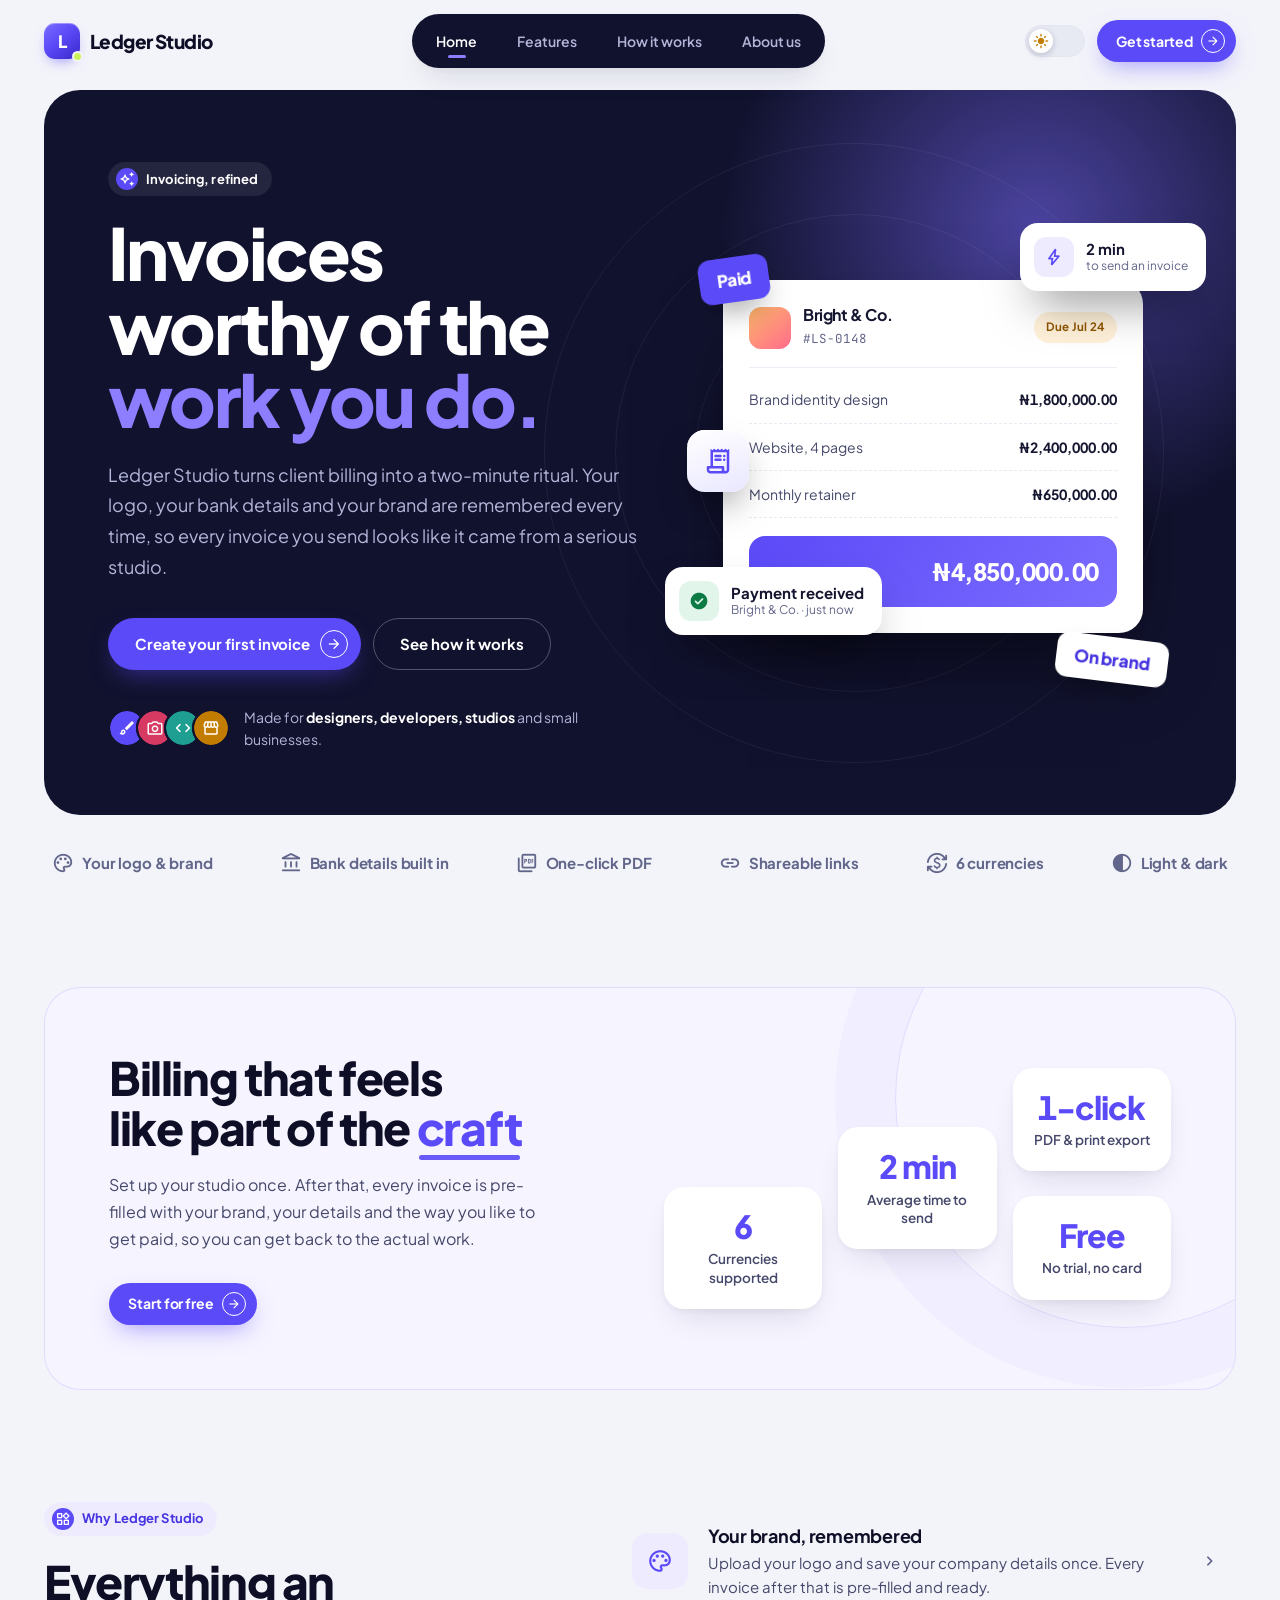
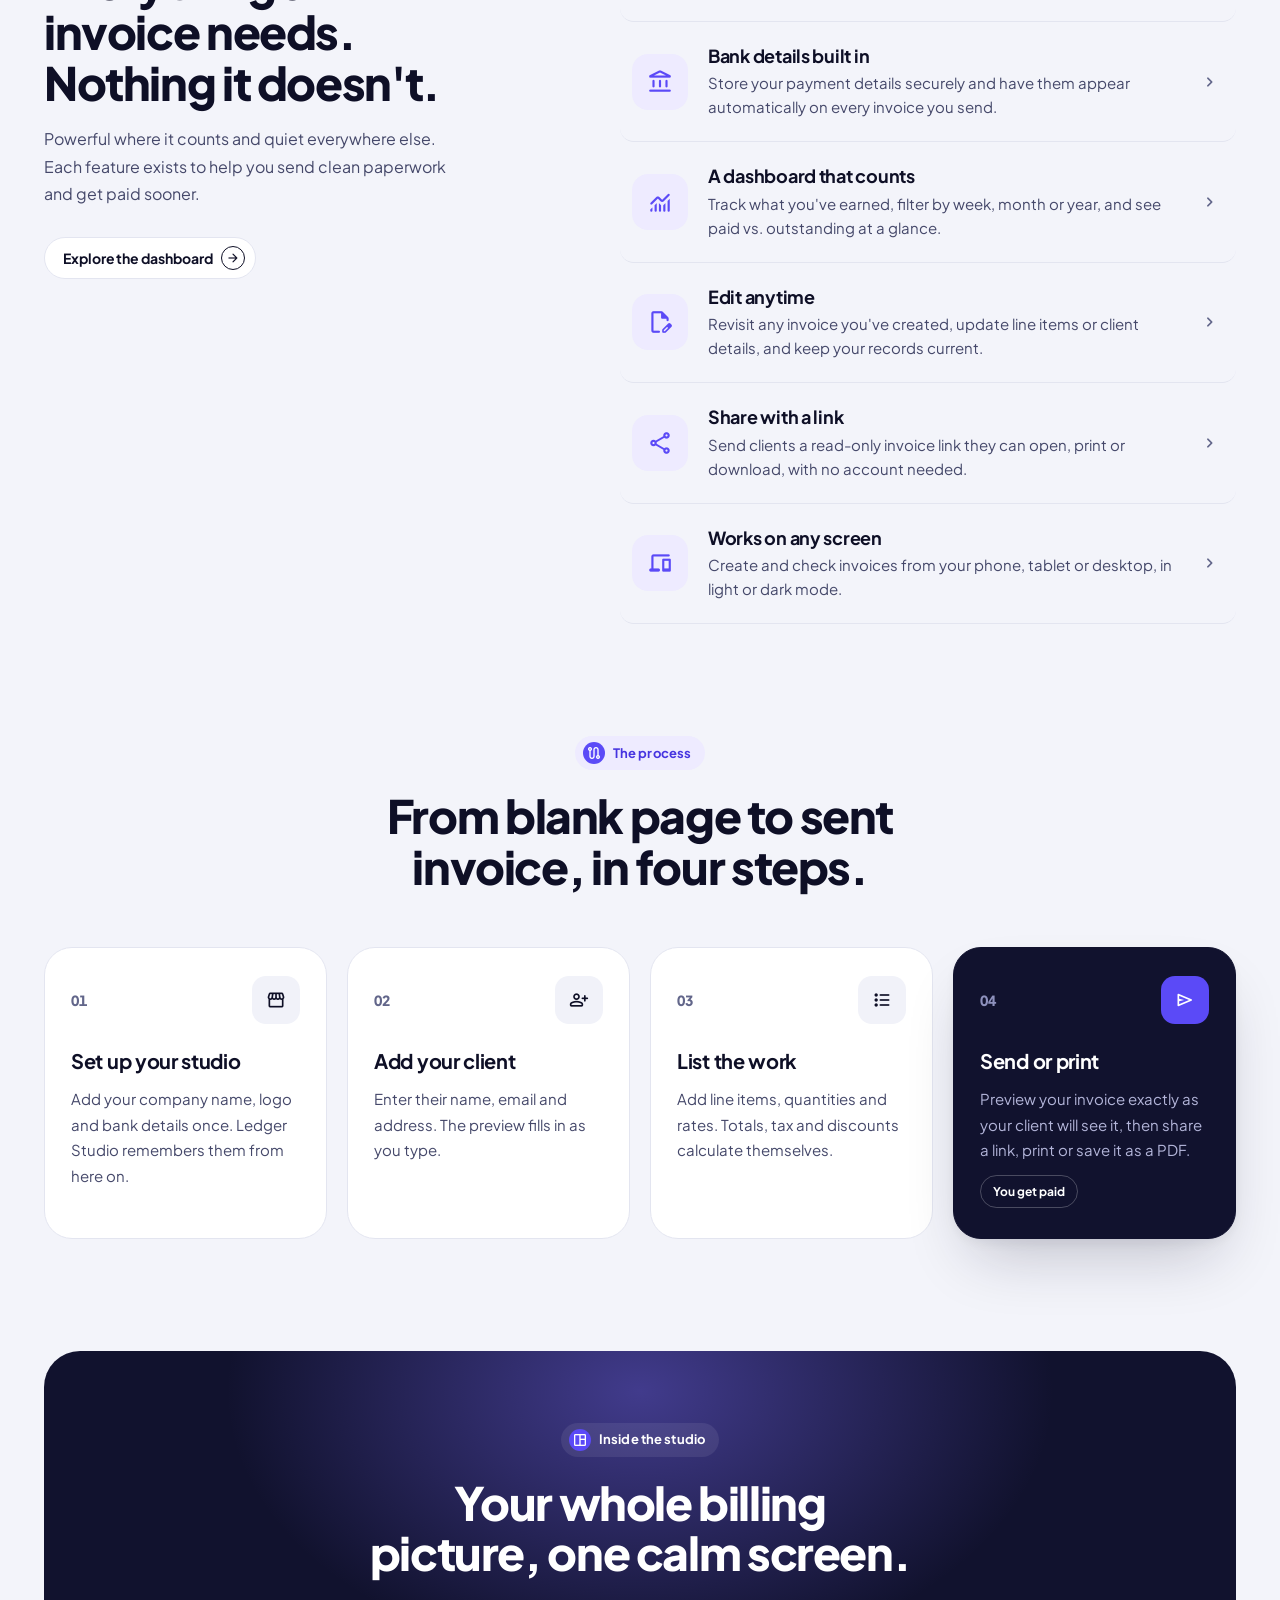
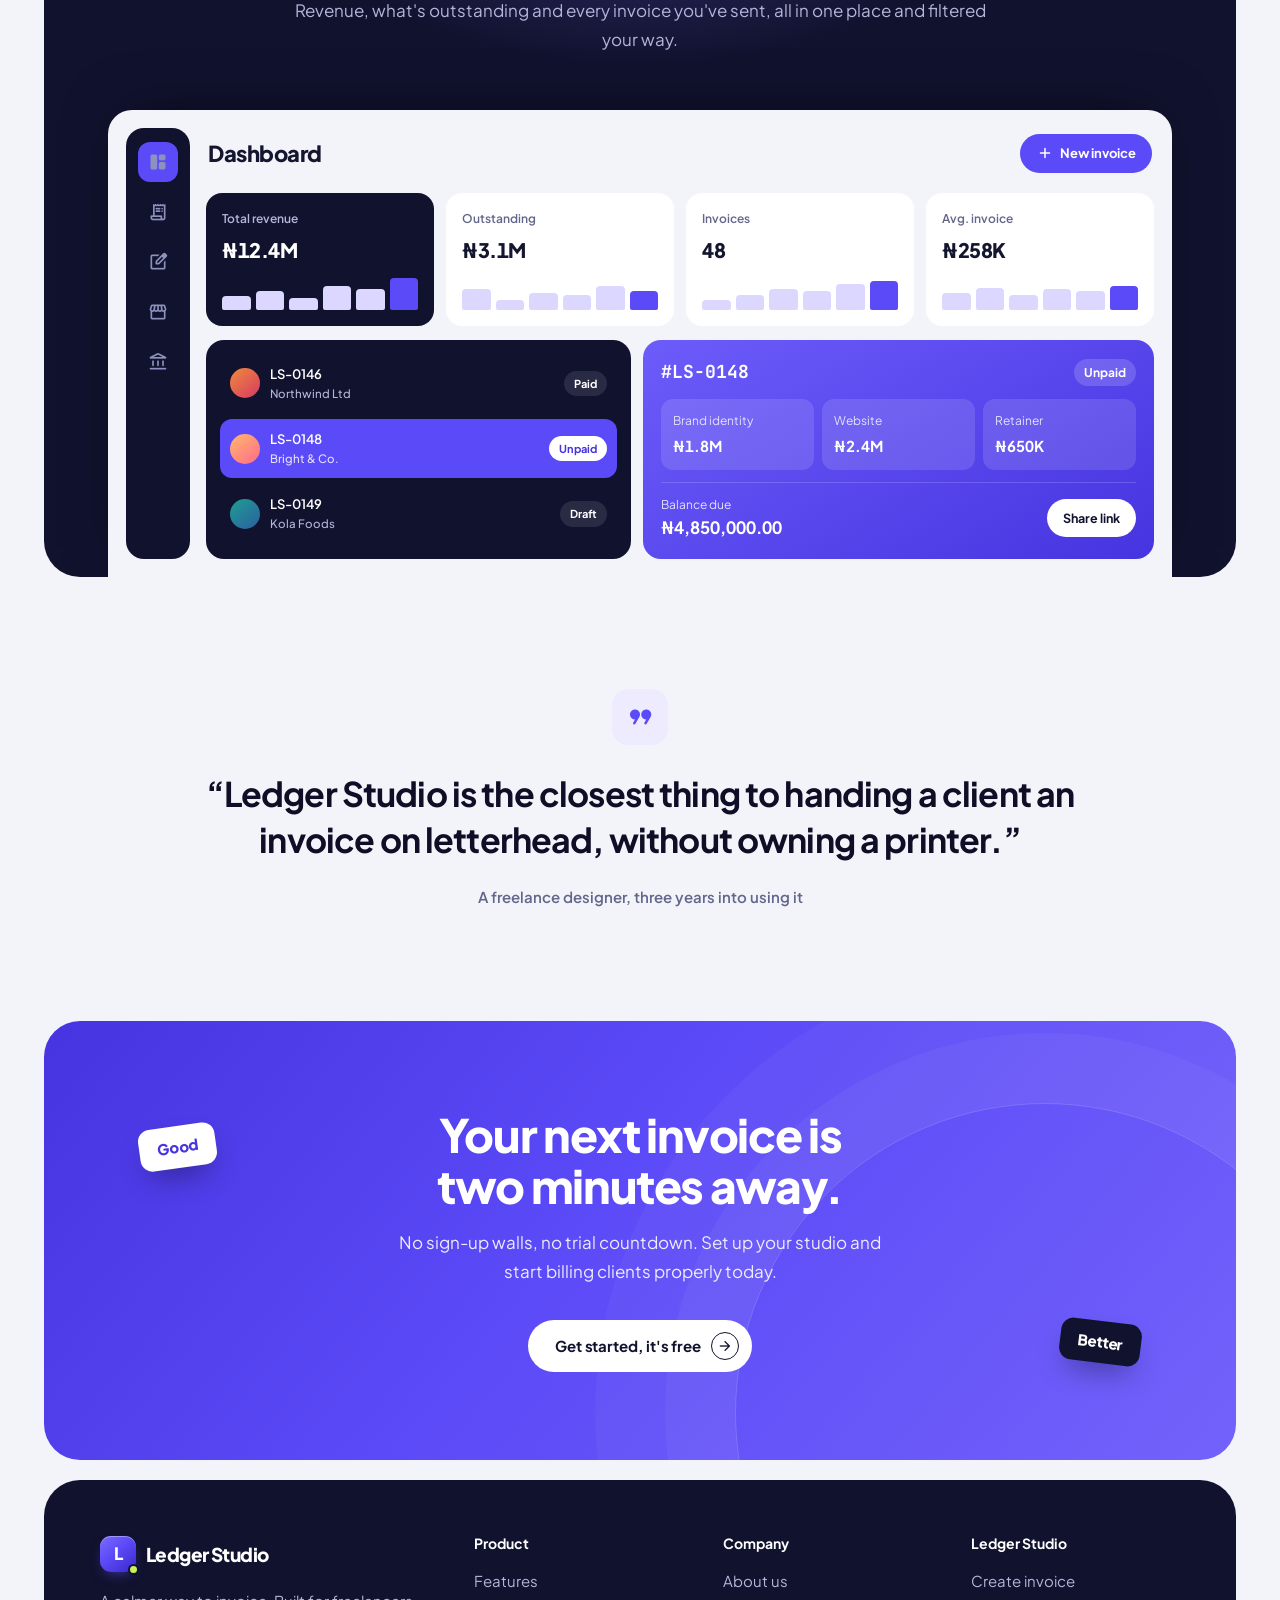
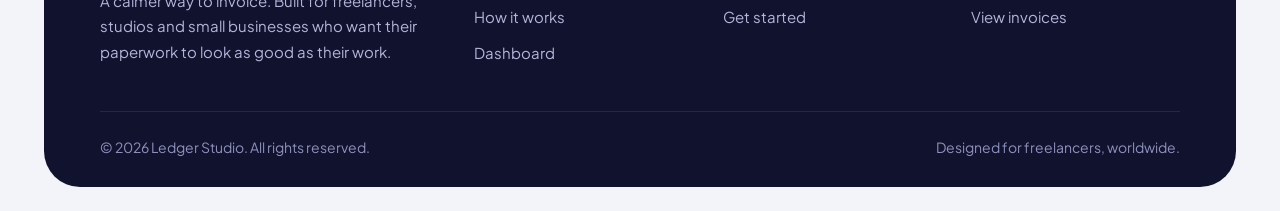
==== commit d709274e: "Add favicon and app icons - favicon.svg (vector L mark, matches the logo) with favicon.ico fallback " ====
--- a/index.html
+++ b/index.html
@@ -6,6 +6,10 @@
 <title>Ledger Studio — Beautiful invoices, generated in seconds</title>
 <meta name="description" content="Ledger Studio helps freelancers and businesses create polished, professional invoices in minutes — with your logo, your bank details, and your brand.">
 <meta name="theme-color" content="#11122E">
+<link rel="icon" href="favicon.ico" sizes="48x48">
+<link rel="icon" href="favicon.svg" type="image/svg+xml">
+<link rel="apple-touch-icon" href="apple-touch-icon.png">
+<link rel="manifest" href="site.webmanifest">
 <link rel="preconnect" href="https://fonts.googleapis.com">
 <link rel="preconnect" href="https://fonts.gstatic.com" crossorigin>
 <link rel="stylesheet" href="https://fonts.googleapis.com/css2?family=Plus+Jakarta+Sans:wght@400;500;600;700;800&family=JetBrains+Mono:wght@500;600&display=swap">
--- a/style.css
+++ b/style.css
@@ -594,22 +594,33 @@
 .value-card.featured h3{color:#fff;}
 .value-card.featured p{color:var(--navy-soft);}
 .value-card.featured .v-ic{background:#5B4AF7;color:#fff;}
-.team-grid{display:grid;grid-template-columns:repeat(4,1fr);gap:18px;}
-.team-card{background:var(--surface);border:1px solid var(--border);border-radius:var(--radius-lg);padding:30px 22px;text-align:center;}
+.team-grid{display:grid;grid-template-columns:repeat(2,minmax(0,1fr));gap:20px;max-width:1100px;margin:0 auto;}
+.team-card{
+  display:flex;align-items:flex-start;gap:24px;
+  background:var(--surface);border:1px solid var(--border);border-radius:var(--radius-lg);padding:32px;
+  transition:transform .3s var(--ease),box-shadow .3s var(--ease);
+}
+.team-card:hover{transform:translateY(-4px);box-shadow:var(--shadow-md);}
 .team-avatar{
-  width:88px;height:88px;border-radius:50%;margin:0 auto 18px;
+  width:88px;height:88px;border-radius:26px;flex-shrink:0;
   display:flex;align-items:center;justify-content:center;
-  font-size:30px;font-weight:800;color:#fff;letter-spacing:-.02em;
+  font-size:28px;font-weight:800;color:#fff;letter-spacing:-.02em;
   background:linear-gradient(140deg,#7B6CFF,#4634E0);
   box-shadow:0 0 0 6px var(--brand-soft);
   transition:transform .35s var(--ease-spring);
 }
-.team-card:nth-child(2) .team-avatar{background:linear-gradient(140deg,#F08A3C,#D63A63);}
-.team-card:nth-child(3) .team-avatar{background:linear-gradient(140deg,#1F9E92,#2B5FA0);}
-.team-card:nth-child(4) .team-avatar{background:linear-gradient(140deg,#11122E,#2A2B63);}
-.team-card:hover .team-avatar{transform:scale(1.06) rotate(-4deg);}
-.team-card h4{font-size:17px;}
-.team-card span{display:block;margin-top:4px;font-size:14px;color:var(--ink-faint);font-weight:600;}
+.team-card:nth-child(2) .team-avatar{background:linear-gradient(140deg,#F08A3C,#D63A63);box-shadow:0 0 0 6px color-mix(in srgb,#D63A63 14%,transparent);}
+.team-card:hover .team-avatar{transform:rotate(-6deg);}
+.team-info{min-width:0;}
+.team-card h3{font-size:22px;}
+.team-card p{font-size:15px;margin-top:8px;}
+.team-roles{display:flex;flex-wrap:wrap;gap:8px;margin-top:18px;}
+.team-roles li{
+  display:inline-flex;align-items:center;gap:6px;padding:7px 13px 7px 10px;border-radius:999px;white-space:nowrap;
+  background:var(--surface-2);color:var(--ink);font-size:13.5px;font-weight:700;
+}
+.team-roles .ms{font-size:18px;color:var(--brand);}
+[data-theme="dark"] .team-roles .ms{color:var(--brand-light);}
 
 /* Reveal */
 .reveal{opacity:0;transform:translateY(24px);transition:opacity .8s var(--ease),transform .8s var(--ease);}
@@ -876,12 +887,37 @@
 .line-head{display:none;grid-template-columns:1fr 84px 120px 120px 40px;gap:10px;padding:0 10px 2px;font-size:12px;font-weight:700;letter-spacing:.06em;text-transform:uppercase;color:var(--ink-faint);}
 .line-head span:nth-child(4){text-align:right;padding-right:6px;}
 .line-item{
-  display:grid;grid-template-columns:88px minmax(0,1fr) minmax(0,1.1fr) 40px;gap:10px;align-items:center;
+  display:grid;grid-template-columns:76px 88px minmax(0,1fr) minmax(0,1.1fr) 40px;gap:10px;align-items:center;
   padding:10px;border-radius:16px;background:var(--surface-2);
   animation:fadeUp .35s var(--ease) both;
 }
 .line-item input{height:44px;background:var(--surface);border:1px solid var(--border);}
-.line-item .li-desc{grid-column:1 / -1;}
+.line-item .li-desc{grid-column:2 / -1;grid-row:1;}
+.li-photo-wrap{position:relative;grid-column:1;grid-row:1 / span 2;align-self:stretch;}
+.li-photo{
+  width:100%;height:100%;min-height:76px;border-radius:14px;overflow:hidden;
+  display:flex;align-items:center;justify-content:center;
+  background:var(--surface);border:1.5px dashed var(--border);color:var(--ink-faint);
+  transition:border-color .2s var(--ease),color .2s var(--ease),background-color .2s var(--ease);
+}
+.li-photo .ms{font-size:26px;}
+.li-photo:hover,.li-photo.dragover{border-color:var(--brand);color:var(--brand);background:var(--brand-tint);}
+.li-photo.has-img{border-style:solid;border-color:var(--border);background:#fff;padding:0;}
+.li-photo.has-img img{width:100%;height:100%;object-fit:cover;}
+.li-photo-clear{
+  position:absolute;top:-8px;right:-8px;width:26px;height:26px;border-radius:50%;
+  display:flex;align-items:center;justify-content:center;
+  background:#11122E;color:#fff;border:2px solid var(--surface-2);box-shadow:var(--shadow-sm);
+}
+.li-photo-clear[hidden]{display:none;}
+.line-item.uploading .li-photo{position:relative;}
+.line-item.uploading .li-photo::after{
+  content:"";position:absolute;inset:0;margin:auto;width:26px;height:26px;border-radius:50%;
+  border:3px solid rgba(255,255,255,.7);border-top-color:#5B4AF7;animation:spin .8s linear infinite;
+  box-shadow:0 0 0 999px rgba(17,18,46,.35);
+}
+.li-photo-clear .ms{font-size:15px;}
+.li-photo-clear:hover{background:var(--danger);}
 .line-item .amt{font-size:15px;font-weight:700;text-align:right;padding-right:6px;color:var(--ink);font-variant-numeric:tabular-nums;white-space:nowrap;overflow:hidden;text-overflow:ellipsis;}
 @keyframes fadeUp{from{opacity:0;transform:translateY(6px);}to{opacity:1;transform:none;}}
 .add-line-btn{
@@ -899,6 +935,7 @@
 }
 .totals-box .row{display:flex;justify-content:space-between;gap:12px;font-size:14px;color:var(--navy-soft);}
 .totals-box .row b{color:#fff;font-weight:700;font-variant-numeric:tabular-nums;}
+.totals-box .row.grand span{white-space:nowrap;}
 .totals-box .row.grand{margin-top:4px;padding-top:14px;border-top:1px solid var(--navy-line);font-size:15px;color:#fff;font-weight:700;align-items:center;}
 .totals-box .row.grand b{font-size:24px;font-weight:800;letter-spacing:-.02em;}
 
@@ -908,32 +945,106 @@
 .preview-label{display:flex;align-items:center;gap:10px;font-size:13px;font-weight:700;color:var(--ink-faint);margin:0 0 10px 4px;}
 .preview-label .live{width:8px;height:8px;border-radius:50%;background:var(--success);box-shadow:0 0 0 4px var(--success-soft);}
 
-/* Invoice preview — always printed on white paper */
+/* Invoice document — shared by the editor preview, the public link and the PDF.
+   Uses plain hex colours only (no color-mix) so html2canvas renders it faithfully. */
 .invoice-preview{
-  background:#fff;color:#14152F;border-radius:var(--radius-md);padding:44px;
+  container-type:inline-size;
+  background:#fff;color:#14152F;border-radius:var(--radius-md);padding:28px;
   box-shadow:var(--shadow-lg);font-size:14px;border:1px solid #ECEDF5;
-}
-.invoice-preview .prev-head{display:flex;justify-content:space-between;align-items:flex-start;gap:20px;margin-bottom:30px;padding-bottom:26px;border-bottom:1px solid #ECEDF5;}
-.invoice-preview .prev-logo{width:56px;height:56px;border-radius:14px;object-fit:contain;background:#F3F4FA;}
-.invoice-preview h2{color:#14152F;font-size:22px;letter-spacing:-.02em;}
-.invoice-preview .prev-meta{text-align:right;font-size:12.5px;color:#62668A;line-height:1.7;}
-.invoice-preview .prev-meta b{color:#14152F;font-size:15px;font-family:var(--font-mono);}
-.invoice-preview .prev-badge{display:inline-block;margin-top:8px;padding:5px 12px;border-radius:999px;font-size:11px;font-weight:700;text-transform:uppercase;letter-spacing:.04em;}
-.invoice-preview .prev-parties{display:flex;justify-content:space-between;gap:20px;margin-bottom:26px;}
+  font-family:var(--font-body);
+  -webkit-print-color-adjust:exact;print-color-adjust:exact;
+}
+.inv-band{
+  position:relative;overflow:hidden;
+  display:flex;justify-content:space-between;align-items:flex-start;gap:20px;
+  background:#11122E;color:#fff;border-radius:18px;padding:26px 26px 24px;
+}
+.inv-band::after{
+  content:"";position:absolute;right:-70px;top:-90px;width:240px;height:240px;border-radius:50%;
+  background:radial-gradient(circle, rgba(124,109,255,.55) 0%, rgba(124,109,255,0) 70%);
+}
+.inv-brand{position:relative;z-index:1;display:flex;gap:14px;align-items:center;min-width:0;}
+.invoice-preview .prev-logo{width:52px;height:52px;border-radius:14px;object-fit:contain;background:#fff;padding:6px;flex-shrink:0;}
+.invoice-preview h2{color:#fff;font-size:20px;letter-spacing:-.02em;line-height:1.2;}
+.inv-company-meta{font-size:12.5px;color:#B3B5D9;margin-top:4px;}
+.inv-id{position:relative;z-index:1;text-align:right;flex-shrink:0;}
+.inv-kicker{display:block;font-size:11px;font-weight:700;letter-spacing:.14em;text-transform:uppercase;color:#A79DFF;}
+.inv-id b{display:block;font-family:var(--font-mono);font-size:19px;font-weight:600;color:#fff;margin-top:4px;letter-spacing:-.01em;}
+.invoice-preview .prev-badge{display:inline-block;margin-top:10px;padding:5px 12px;border-radius:999px;font-size:11px;font-weight:700;text-transform:uppercase;letter-spacing:.06em;}
+
+.inv-tiles{display:grid;grid-template-columns:1fr 1fr 1.35fr;gap:10px;margin-top:12px;}
+.inv-tile{background:#F6F7FB;border-radius:14px;padding:14px 16px;min-width:0;}
+.inv-tile span{display:block;font-size:11px;font-weight:700;letter-spacing:.08em;text-transform:uppercase;color:#62668A;}
+.inv-tile b{display:block;margin-top:6px;font-size:15px;line-height:1.35;font-weight:700;color:#14152F;font-variant-numeric:tabular-nums;white-space:nowrap;}
+.inv-tile.due{background:linear-gradient(120deg,#5B4AF7,#7B6CFF);}
+.inv-tile.due span{color:#E4E0FF;}
+.inv-tile.due b{color:#fff;font-size:18px;font-weight:800;letter-spacing:-.01em;}
+
+.invoice-preview .prev-parties{display:grid;grid-template-columns:1fr 1fr;gap:10px;margin:12px 0 22px;}
+.invoice-preview .prev-parties > div{border:1px solid #ECEDF5;border-radius:14px;padding:16px;text-align:left !important;}
 .invoice-preview .prev-parties h5{font-size:11px;text-transform:uppercase;letter-spacing:.08em;color:#62668A;margin-bottom:8px;font-weight:700;}
 .invoice-preview .prev-parties p{color:#2E3150;font-size:13.5px;line-height:1.6;}
-.invoice-preview table{font-size:13px;}
-.invoice-preview th{color:#62668A;border-color:#ECEDF5;background:#F6F7FB;padding:10px 12px;}
+.invoice-preview .prev-parties b{font-weight:700;color:#14152F;}
+
+.invoice-preview table{width:100%;border-collapse:collapse;font-size:13px;}
+.invoice-preview th{
+  color:#4634E0;background:#F1EFFF;border:none;padding:11px 12px;
+  font-size:11px;font-weight:700;letter-spacing:.08em;text-transform:uppercase;text-align:left;
+}
 .invoice-preview th:first-child{border-radius:10px 0 0 10px;}
 .invoice-preview th:last-child{border-radius:0 10px 10px 0;}
-.invoice-preview td{color:#2E3150;border-color:#ECEDF5;padding:12px;white-space:normal;}
+.invoice-preview td{color:#2E3150;border:none;border-bottom:1px solid #ECEDF5;padding:13px 12px;white-space:normal;vertical-align:middle;font-variant-numeric:tabular-nums;}
+.invoice-preview td:first-child{color:#14152F;font-weight:600;}
+.invoice-preview .item-cell{display:flex;align-items:center;gap:12px;}
+.invoice-preview .item-img{width:44px;height:44px;border-radius:10px;object-fit:cover;flex-shrink:0;border:1px solid #ECEDF5;background:#F6F7FB;}
+.invoice-preview.pdf-mode .item-img{width:52px;height:52px;}
+.invoice-preview td:last-child{font-weight:700;color:#14152F;}
+.invoice-preview tbody tr:last-child td{border-bottom:none;}
 .invoice-preview tbody tr:hover td{background:transparent;}
-.invoice-preview .prev-totals{margin-left:auto;max-width:290px;margin-top:14px;}
-.invoice-preview .prev-totals .row{display:flex;justify-content:space-between;gap:12px;padding:6px 0;font-size:13.5px;color:#45486A;font-variant-numeric:tabular-nums;}
-.invoice-preview .prev-totals .row.grand{margin-top:8px;padding:12px 16px;border-radius:12px;background:#5B4AF7;color:#fff;font-size:17px;font-weight:800;}
-.invoice-preview .prev-bank{margin-top:32px;padding:18px 20px;border-radius:14px;background:#F6F7FB;font-size:12.5px;color:#45486A;line-height:1.7;}
-.invoice-preview .prev-bank h5{font-size:11px;text-transform:uppercase;letter-spacing:.08em;color:#62668A;margin-bottom:6px;font-weight:700;}
-.invoice-preview .prev-notes{margin-top:18px;font-size:12.5px;color:#62668A;white-space:pre-line;}
+
+.invoice-preview .prev-totals{margin-left:auto;max-width:300px;margin-top:16px;padding-top:6px;}
+.invoice-preview .prev-totals .row{display:flex;justify-content:space-between;gap:12px;padding:6px 4px;font-size:13.5px;color:#45486A;font-variant-numeric:tabular-nums;}
+.invoice-preview .prev-totals .row span:last-child{color:#14152F;font-weight:600;}
+.invoice-preview .prev-totals .row.grand{
+  margin-top:10px;padding:14px 16px;border-radius:14px;align-items:center;
+  background:#11122E;color:#fff;font-size:14px;font-weight:700;
+}
+.invoice-preview .prev-totals .row.grand span:last-child{color:#fff;font-size:19px;font-weight:800;letter-spacing:-.01em;}
+
+.invoice-preview .prev-bank{
+  margin-top:24px;padding:16px 18px;border-radius:14px;background:#F6F7FB;border-left:4px solid #5B4AF7;
+  font-size:12.5px;color:#45486A;line-height:1.75;
+}
+.invoice-preview .prev-bank h5{font-size:11px;text-transform:uppercase;letter-spacing:.08em;color:#4634E0;margin-bottom:6px;font-weight:700;}
+.invoice-preview .prev-notes{margin-top:16px;font-size:13px;color:#45486A;white-space:pre-line;line-height:1.6;}
+.invoice-preview .prev-notes:empty{display:none;}
+.inv-foot{
+  display:flex;justify-content:space-between;align-items:center;gap:12px;flex-wrap:wrap;
+  margin-top:24px;padding-top:16px;border-top:1px dashed #E3E5F0;font-size:11.5px;color:#62668A;
+}
+.inv-foot b{color:#14152F;}
+.inv-foot .mark{display:inline-flex;align-items:center;gap:6px;font-weight:700;color:#14152F;}
+.inv-foot .mark i{width:16px;height:16px;border-radius:5px;background:linear-gradient(140deg,#7B6CFF,#4634E0);display:inline-block;}
+
+/* Narrow containers: editor column, phones */
+@container (max-width:540px){
+  .inv-band{flex-direction:column;}
+  .inv-id{text-align:left;}
+  .inv-tiles{grid-template-columns:1fr 1fr;}
+  .inv-tile.due{grid-column:1 / -1;}
+  .invoice-preview .prev-parties{grid-template-columns:1fr;}
+  .invoice-preview .prev-totals{max-width:none;}
+}
+@container (max-width:400px){
+  .invoice-preview .item-img{width:36px;height:36px;border-radius:8px;}
+  .invoice-preview .item-cell{gap:8px;}
+  .invoice-preview th:nth-child(3),.invoice-preview td:nth-child(3){display:none;}
+  .invoice-preview th,.invoice-preview td{padding-left:8px;padding-right:8px;}
+  .inv-tile.due b{font-size:17px;}
+}
+
+/* PDF capture: fixed A4 width, flat edges */
+.invoice-preview.pdf-mode{width:794px !important;max-width:none;border-radius:0;border:none;box-shadow:none;padding:40px;}
 
 /* Avatars + profile */
 .avatar{
@@ -1104,7 +1215,8 @@
   .feature-split{grid-template-columns:1fr;gap:40px;}
   .feature-split .sticky{position:static;}
   .steps{grid-template-columns:repeat(2,1fr);}
-  .values-grid,.team-grid{grid-template-columns:repeat(2,1fr);}
+  .values-grid{grid-template-columns:repeat(2,1fr);}
+  .team-grid{grid-template-columns:minmax(0,1fr);max-width:620px;}
   .split{grid-template-columns:1fr;gap:48px;}
   .editor-grid{grid-template-columns:1fr;}
   .preview-col{position:static;}
@@ -1168,7 +1280,8 @@
   .feature-card{grid-template-columns:48px 1fr;gap:16px;}
   .feature-card .chev{display:none;}
   .feature-icon{width:48px;height:48px;}
-  .steps,.values-grid,.team-grid{grid-template-columns:1fr;}
+  .steps,.values-grid{grid-template-columns:1fr;}
+  .team-card{flex-direction:column;padding:26px;gap:18px;}
   .stat-strip{grid-template-columns:1fr 1fr;}
   .preview-band{padding:44px 16px 0;border-radius:28px;}
   .dash-mock{grid-template-columns:1fr;padding:12px 12px 0;}
@@ -1184,13 +1297,14 @@
   .stat-card{min-height:0;}
   .form-grid{grid-template-columns:1fr;}
   .line-head{display:none;}
-  .line-item{grid-template-columns:64px minmax(0,1fr) 40px;}
-  .line-item .amt{grid-column:1 / 3;text-align:left;padding-left:6px;}
-  .line-item .li-remove{grid-row:3;grid-column:3;}
+  .line-item{grid-template-columns:56px 56px minmax(0,1fr) 36px;gap:8px;padding:8px;}
+  .line-item input{padding:0 10px;}
+  .li-photo{min-height:60px;}
+  .line-item .li-desc{grid-column:2 / -1;}
+  .line-item .li-remove{grid-row:2;grid-column:4;}
+  .line-item .amt{grid-row:3;grid-column:2 / 4;text-align:left;padding-left:6px;}
   .totals-box{max-width:none;}
-  .invoice-preview{padding:24px;}
-  .invoice-preview .prev-head,.invoice-preview .prev-parties{flex-direction:column;}
-  .invoice-preview .prev-meta,.invoice-preview .prev-parties > div{text-align:left !important;}
+  .invoice-preview{padding:16px;}
   .profile-head{flex-direction:column;align-items:flex-start;}
   .share-link-box{border-radius:18px;flex-direction:column;}
   .share-link-box input{height:40px;}
@@ -1208,6 +1322,6 @@
 @media print{
   body *{visibility:hidden;}
   .invoice-preview,.invoice-preview *{visibility:visible;}
-  .invoice-preview{position:absolute;top:0;left:0;width:100%;box-shadow:none;border:none;}
+  .invoice-preview{position:absolute;top:0;left:0;width:100%;box-shadow:none;border:none;border-radius:0;padding:0;}
   .public-invoice-topbar,.public-invoice-footer{display:none !important;}
 }
